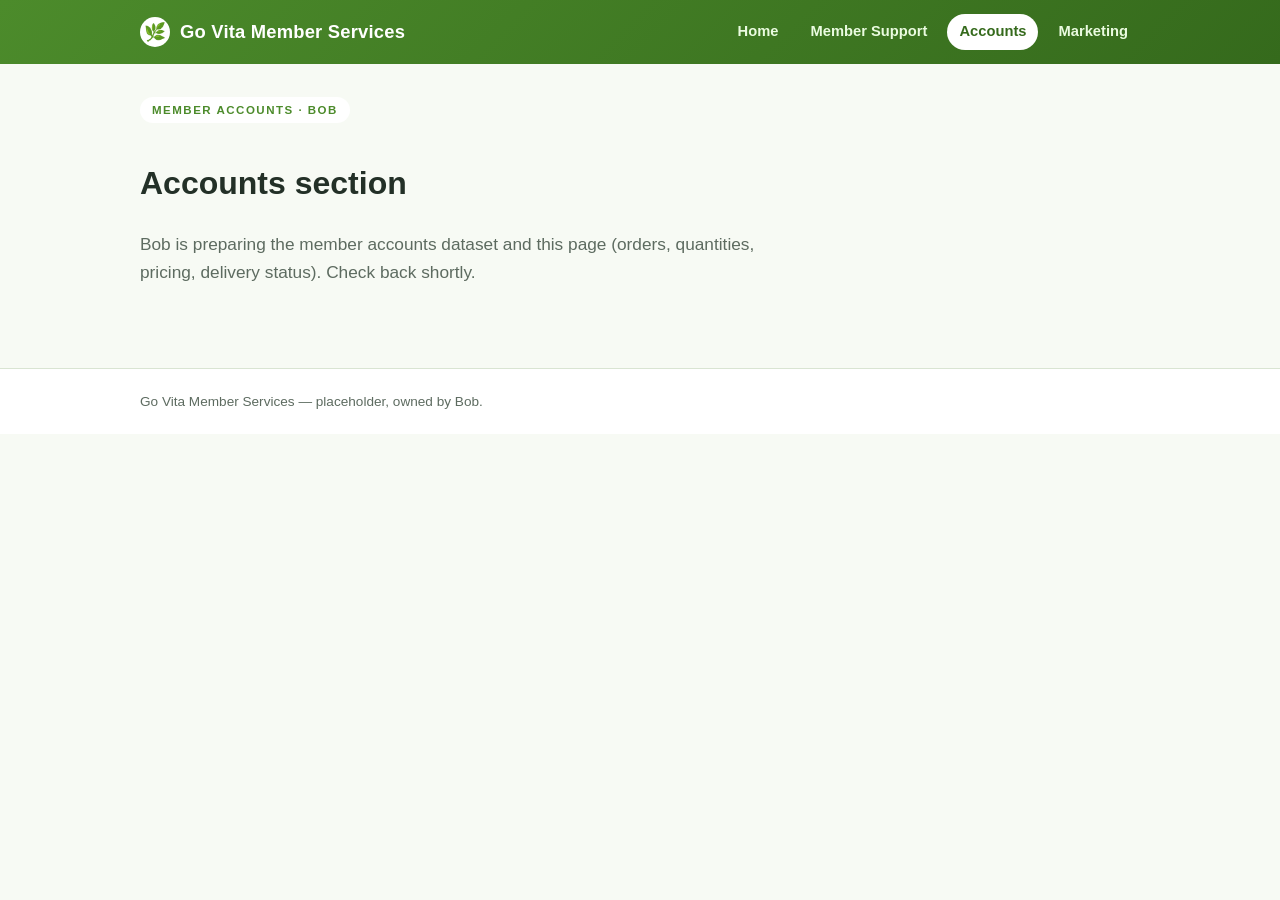
==== docs/accounts.html @ be9ad826 "Scaffold Go Vita member-services demo site + shared theme + member directory - GitHub Pages site und" ====
<!doctype html>
<html lang="en"><head><meta charset="utf-8">
<meta name="viewport" content="width=device-width, initial-scale=1">
<title>Accounts — Bob | Go Vita</title><link rel="stylesheet" href="style.css"></head>
<body>
<header class="site-header"><nav class="nav">
<a class="brand" href="index.html"><span class="leaf">🌿</span> Go Vita Member Services</a>
<a class="navlink" href="index.html">Home</a>
<a class="navlink" href="support.html">Member Support</a>
<a class="navlink active" href="accounts.html">Accounts</a>
<a class="navlink" href="marketing.html">Marketing</a>
</nav></header>
<main class="wrap"><span class="eyebrow">Member Accounts · Bob</span>
<h1>Accounts section</h1>
<p class="lede">Bob is preparing the member accounts dataset and this page (orders, quantities, pricing, delivery status). Check back shortly.</p>
</main>
<footer class="site-footer"><div class="wrap">Go Vita Member Services — placeholder, owned by Bob.</div></footer>
</body></html>
---- docs/style.css ----
/* Go Vita co-op demo — shared theme
   Owned by Alice. Bob & Cindy: link this on your pages, don't edit it
   (ping Alice in the room if you need a new component). */

:root {
  --gv-green: #4c8b2b;
  --gv-green-dark: #356a1c;
  --gv-green-light: #eaf4e2;
  --gv-leaf: #7cb342;
  --gv-earth: #6d4c33;
  --gv-amber: #f6a623;
  --ink: #233027;
  --muted: #5d6b60;
  --line: #d9e4d2;
  --bg: #f7faf4;
  --card: #ffffff;
  --radius: 14px;
  --shadow: 0 2px 10px rgba(40, 70, 30, 0.07);
  --maxw: 1040px;
}

* { box-sizing: border-box; }

body {
  margin: 0;
  font-family: -apple-system, BlinkMacSystemFont, "Segoe UI", Roboto, Helvetica, Arial, sans-serif;
  color: var(--ink);
  background: var(--bg);
  line-height: 1.6;
}

a { color: var(--gv-green-dark); }

/* ---- Header / nav ---- */
.site-header {
  background: linear-gradient(135deg, var(--gv-green) 0%, var(--gv-green-dark) 100%);
  color: #fff;
}
.nav {
  max-width: var(--maxw);
  margin: 0 auto;
  display: flex;
  align-items: center;
  gap: 8px;
  padding: 14px 20px;
  flex-wrap: wrap;
}
.brand {
  display: flex;
  align-items: center;
  gap: 10px;
  font-weight: 800;
  font-size: 1.15rem;
  letter-spacing: 0.2px;
  color: #fff;
  text-decoration: none;
  margin-right: auto;
}
.brand .leaf {
  width: 30px; height: 30px;
  background: #fff;
  border-radius: 50%;
  display: grid; place-items: center;
  color: var(--gv-green);
  font-size: 1.1rem;
}
.nav a.navlink {
  color: #eafbe0;
  text-decoration: none;
  padding: 6px 12px;
  border-radius: 999px;
  font-weight: 600;
  font-size: 0.92rem;
}
.nav a.navlink:hover { background: rgba(255,255,255,0.15); color: #fff; }
.nav a.navlink.active { background: #fff; color: var(--gv-green-dark); }

/* ---- Layout ---- */
.wrap { max-width: var(--maxw); margin: 0 auto; padding: 32px 20px 64px; }
.hero {
  background: var(--gv-green-light);
  border-bottom: 1px solid var(--line);
}
.hero .wrap { padding-top: 48px; padding-bottom: 48px; }
.hero h1 { font-size: 2.2rem; margin: 0 0 10px; color: var(--gv-green-dark); }
.hero p.tag { font-size: 1.15rem; color: var(--muted); margin: 0; }
.eyebrow {
  display: inline-block;
  text-transform: uppercase;
  letter-spacing: 1.5px;
  font-size: 0.72rem;
  font-weight: 700;
  color: var(--gv-green);
  background: #fff;
  padding: 4px 12px;
  border-radius: 999px;
  margin-bottom: 14px;
}

h2 { color: var(--gv-green-dark); margin-top: 2.2em; }
h2:first-child { margin-top: 0; }

/* ---- Cards ---- */
.grid { display: grid; gap: 18px; }
.grid.cols-3 { grid-template-columns: repeat(auto-fit, minmax(260px, 1fr)); }
.grid.cols-2 { grid-template-columns: repeat(auto-fit, minmax(300px, 1fr)); }
.card {
  background: var(--card);
  border: 1px solid var(--line);
  border-radius: var(--radius);
  padding: 22px;
  box-shadow: var(--shadow);
}
.card h3 { margin: 0 0 6px; color: var(--ink); }
.card .role { font-size: 0.8rem; font-weight: 700; color: var(--gv-green); text-transform: uppercase; letter-spacing: 1px; }
.card .who { color: var(--muted); font-size: 0.9rem; margin: 2px 0 10px; }

/* ---- Badges ---- */
.badge {
  display: inline-block;
  font-size: 0.75rem;
  font-weight: 700;
  padding: 3px 10px;
  border-radius: 999px;
  border: 1px solid transparent;
}
.badge.gold   { background: #fdf3dd; color: #a6771a; border-color: #f1dca2; }
.badge.silver { background: #eef1f4; color: #5c6b78; border-color: #d7dee5; }
.badge.bronze { background: #f6ebe2; color: #8a5a36; border-color: #e6cdb8; }
.badge.green  { background: var(--gv-green-light); color: var(--gv-green-dark); border-color: #cfe6bd; }
.badge.amber  { background: #fef1d9; color: #9a6a0e; border-color: #f6d79a; }
.badge.grey   { background: #eef1f0; color: #5d6b60; border-color: #dce3dd; }

/* ---- Tables ---- */
.table-wrap { overflow-x: auto; }
table {
  width: 100%;
  border-collapse: collapse;
  background: var(--card);
  border: 1px solid var(--line);
  border-radius: var(--radius);
  overflow: hidden;
  font-size: 0.92rem;
}
th, td { text-align: left; padding: 11px 14px; border-bottom: 1px solid var(--line); }
th { background: var(--gv-green-light); color: var(--gv-green-dark); font-weight: 700; white-space: nowrap; }
tr:last-child td { border-bottom: none; }
tr:hover td { background: #fafdf7; }

/* ---- Workflow / steps ---- */
.steps { counter-reset: step; display: grid; gap: 14px; }
.step {
  display: flex; gap: 14px; align-items: flex-start;
  background: var(--card); border: 1px solid var(--line);
  border-radius: var(--radius); padding: 16px 18px;
}
.step::before {
  counter-increment: step; content: counter(step);
  flex: 0 0 34px; height: 34px;
  background: var(--gv-green); color: #fff;
  border-radius: 50%; display: grid; place-items: center; font-weight: 700;
}
.step .s-body { flex: 1; }
.step .s-body strong { color: var(--gv-green-dark); }

.pill-row { display: flex; flex-wrap: wrap; gap: 8px; margin: 10px 0; }

.note {
  background: #fff8e8; border: 1px solid #f3e0b0; border-left: 4px solid var(--gv-amber);
  padding: 12px 16px; border-radius: 8px; color: #6b5516; font-size: 0.92rem;
}

/* ---- Footer ---- */
.site-footer {
  border-top: 1px solid var(--line);
  background: #fff;
  color: var(--muted);
  font-size: 0.85rem;
}
.site-footer .wrap { padding: 22px 20px; }

.lede { font-size: 1.08rem; color: var(--muted); max-width: 70ch; }
.kpi { font-size: 2rem; font-weight: 800; color: var(--gv-green-dark); line-height: 1; }
.kpi-label { font-size: 0.8rem; color: var(--muted); text-transform: uppercase; letter-spacing: 1px; }
code.inline { background: var(--gv-green-light); padding: 1px 6px; border-radius: 5px; font-size: 0.88em; }
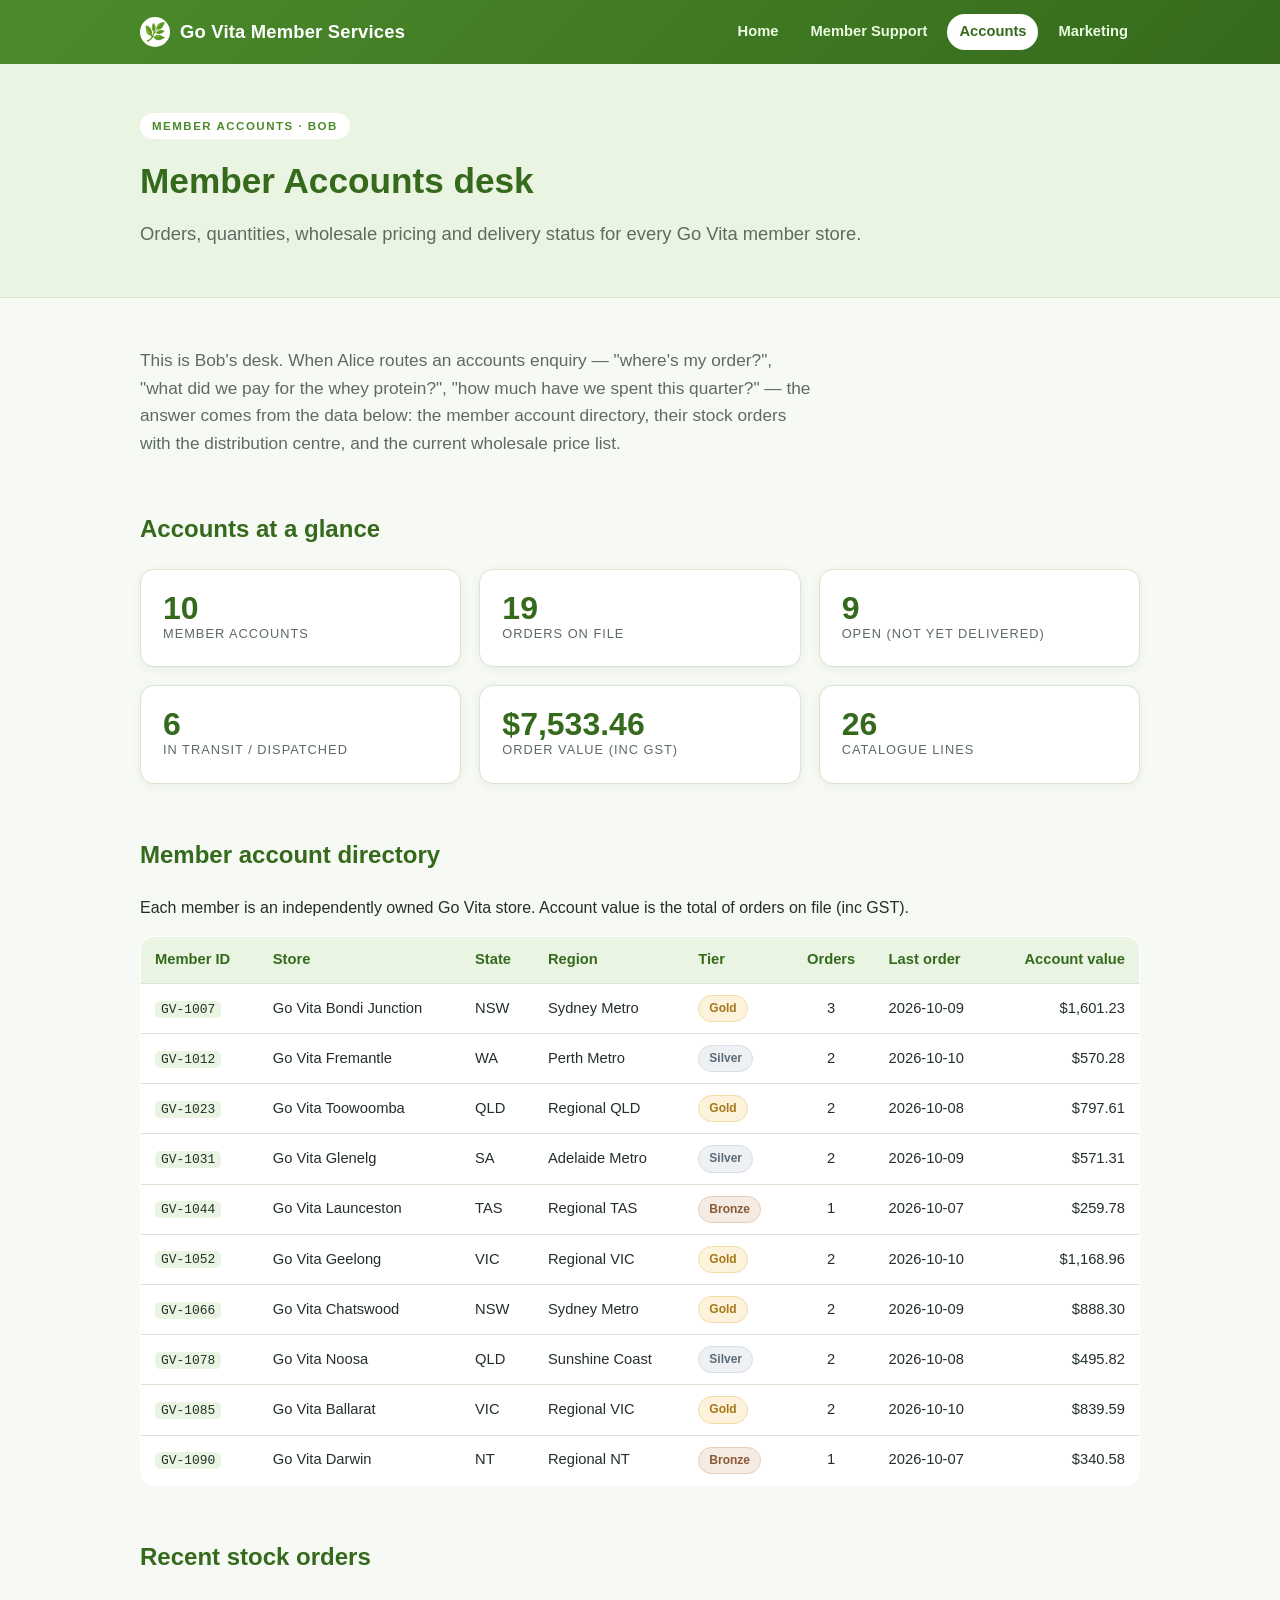
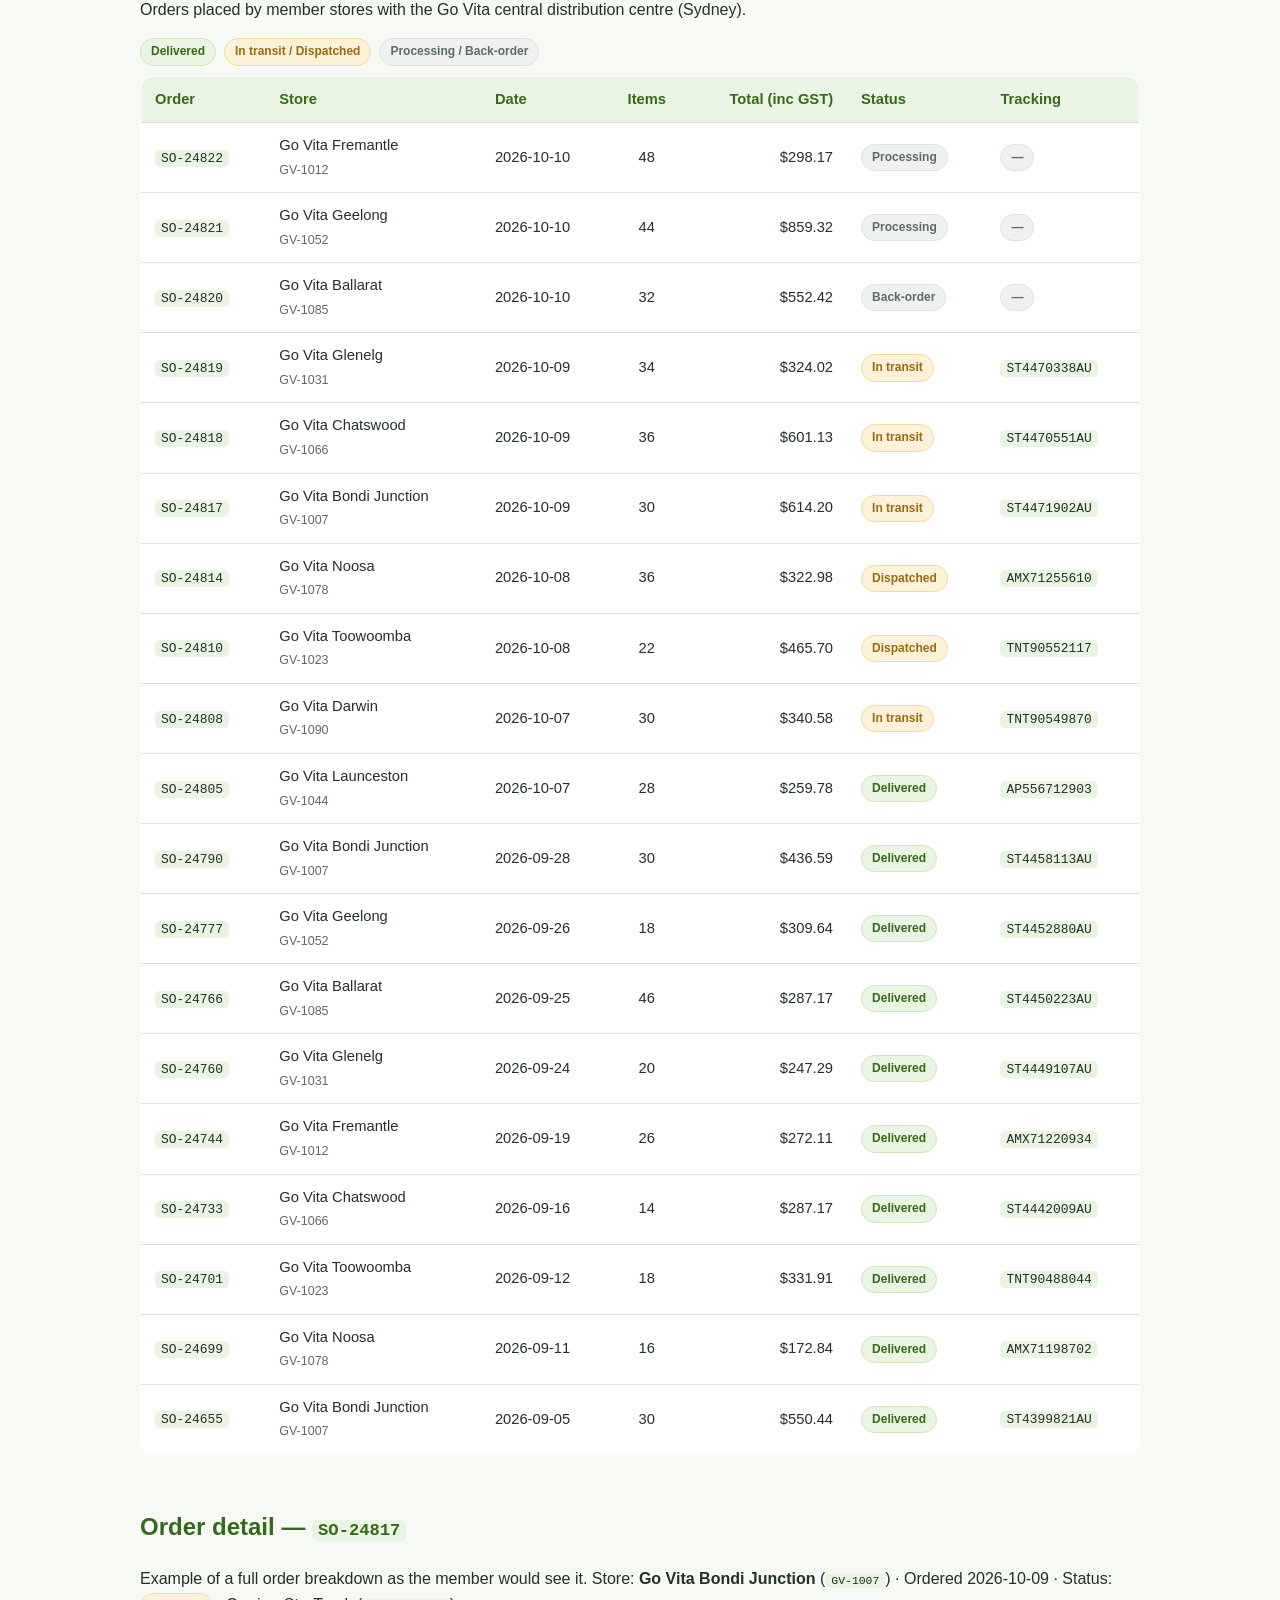
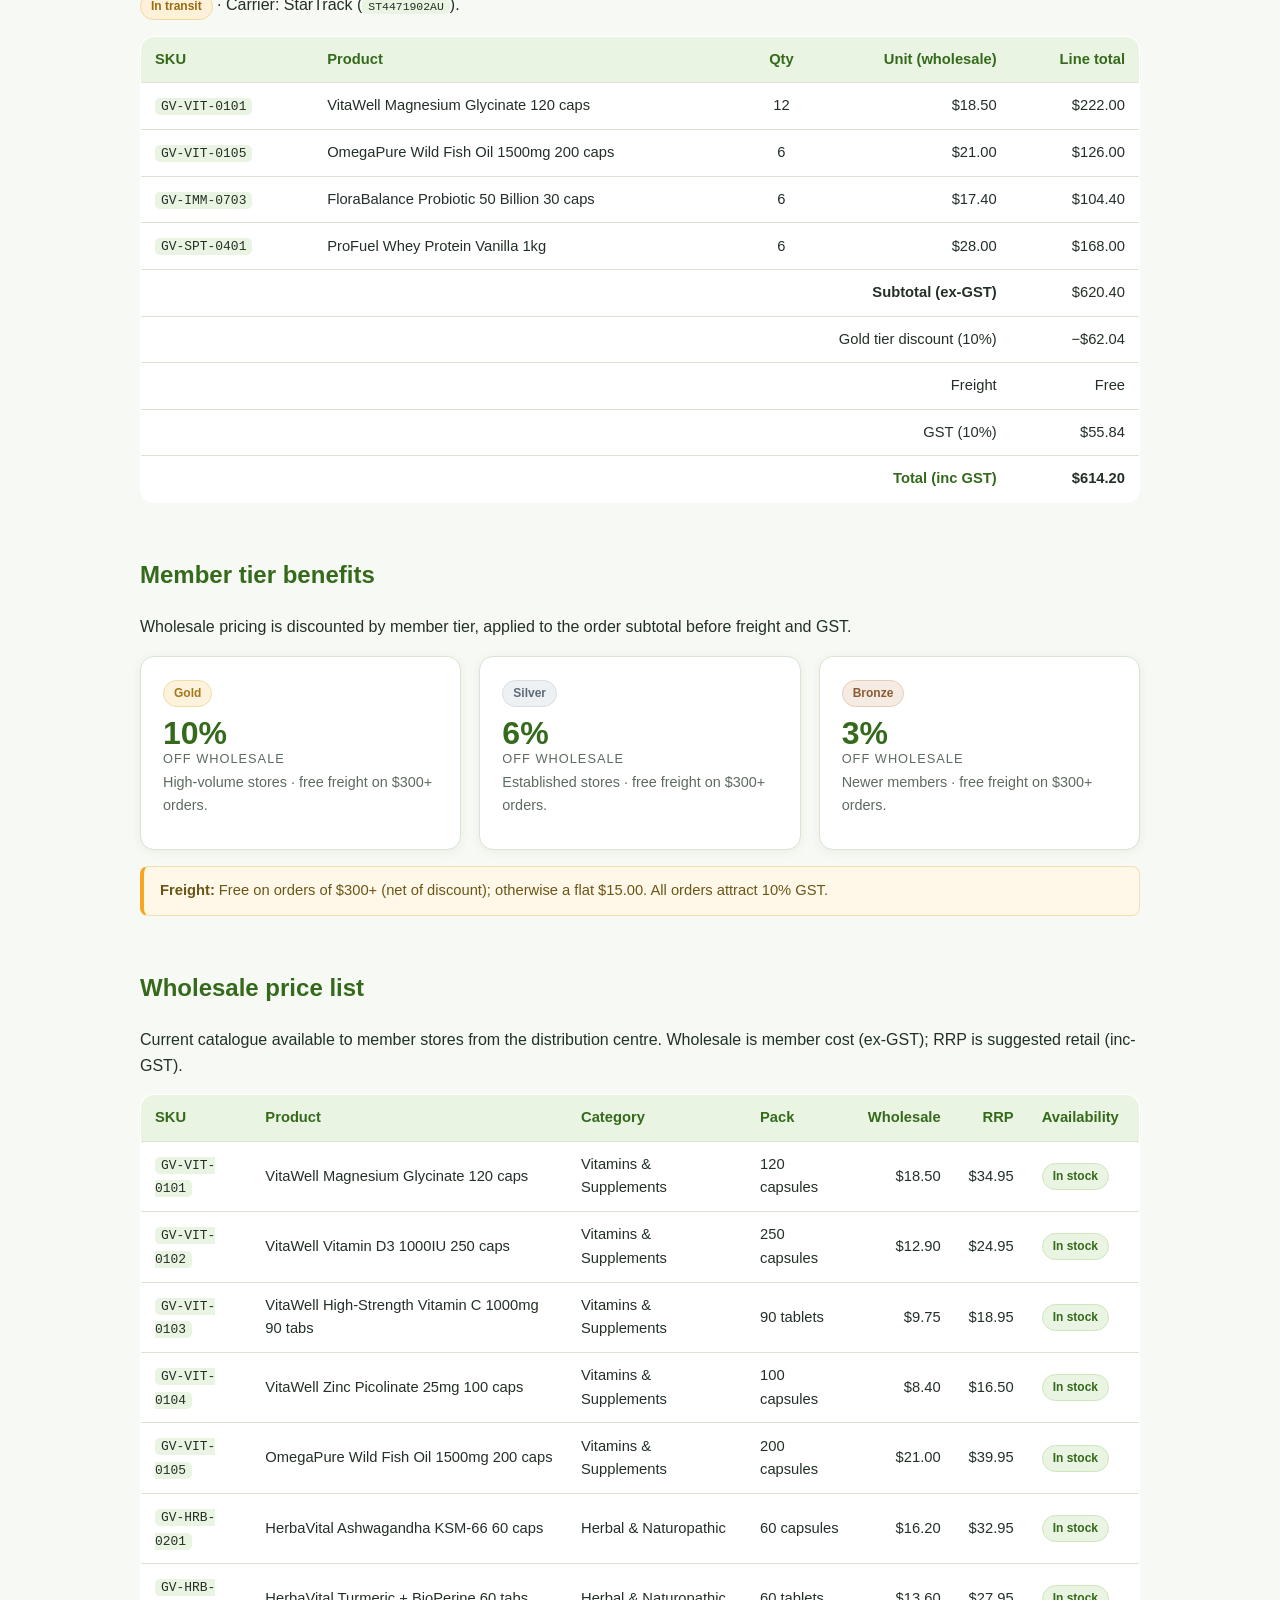
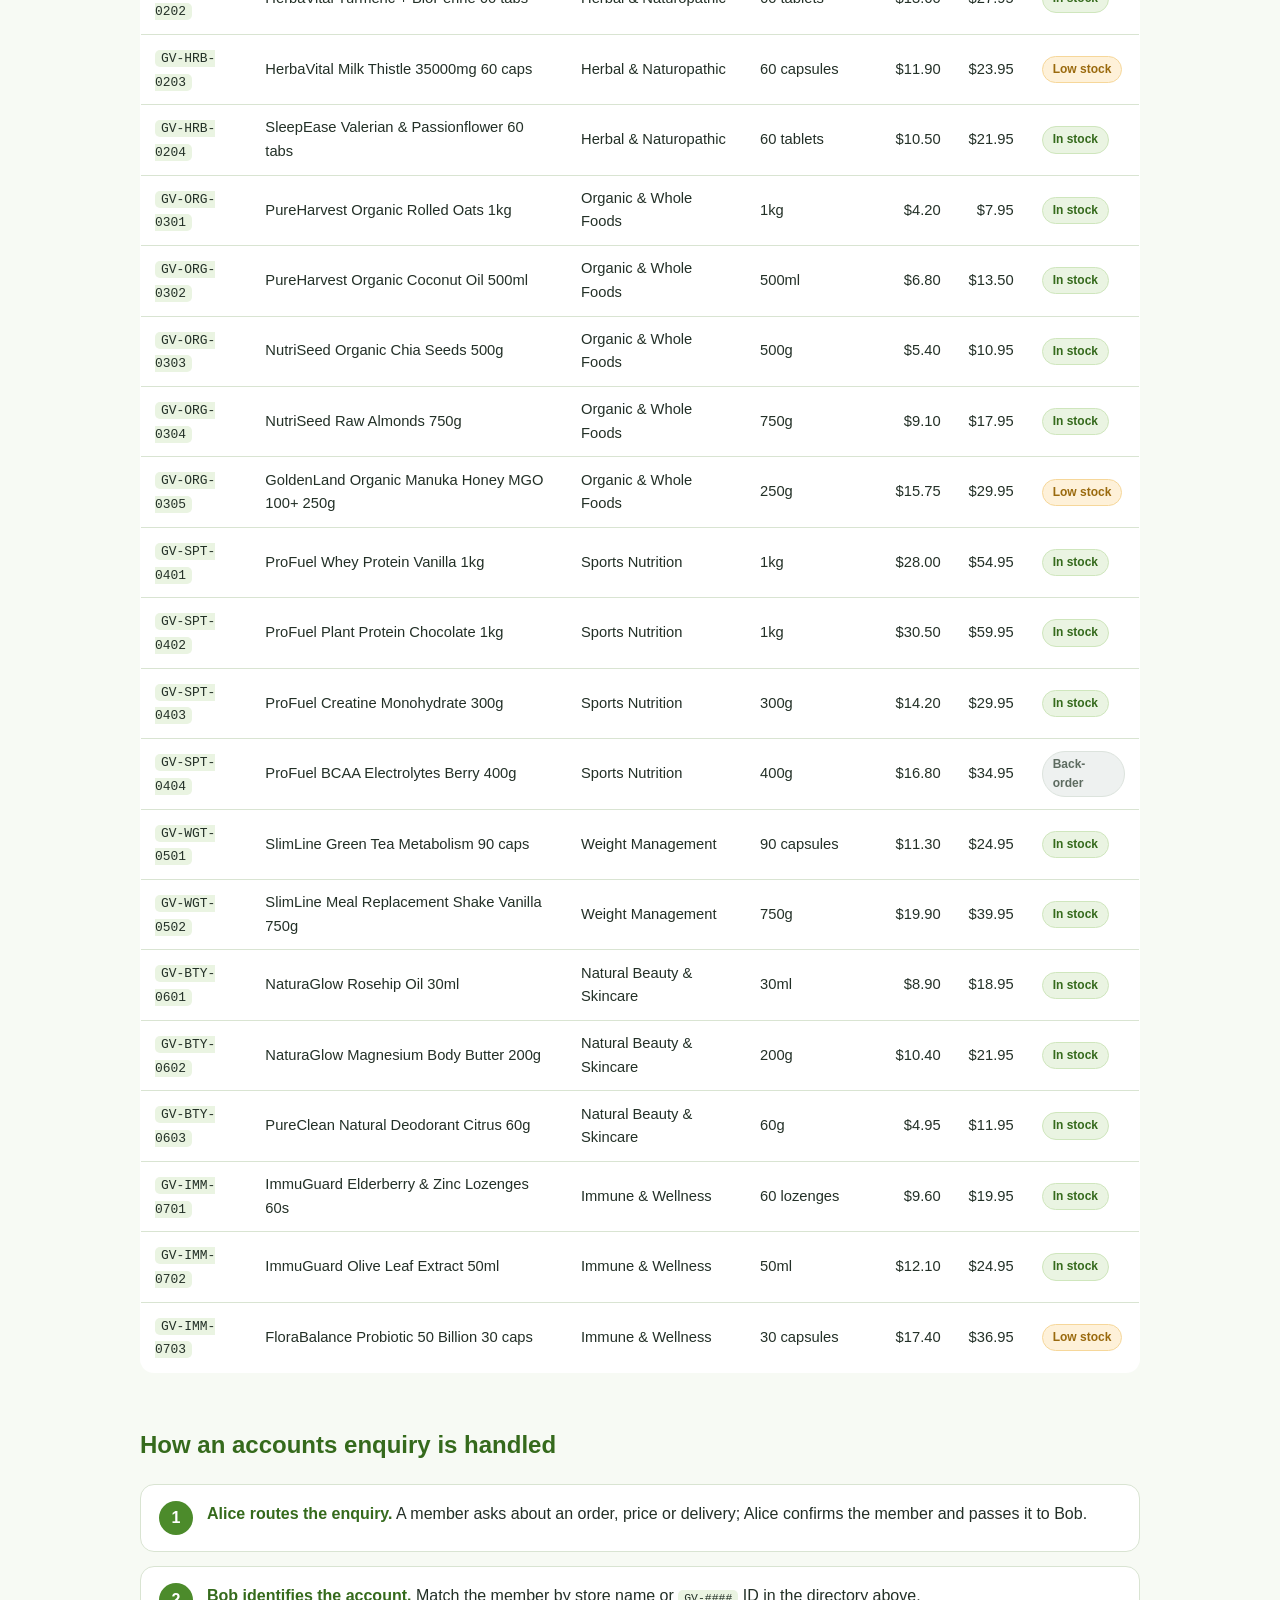
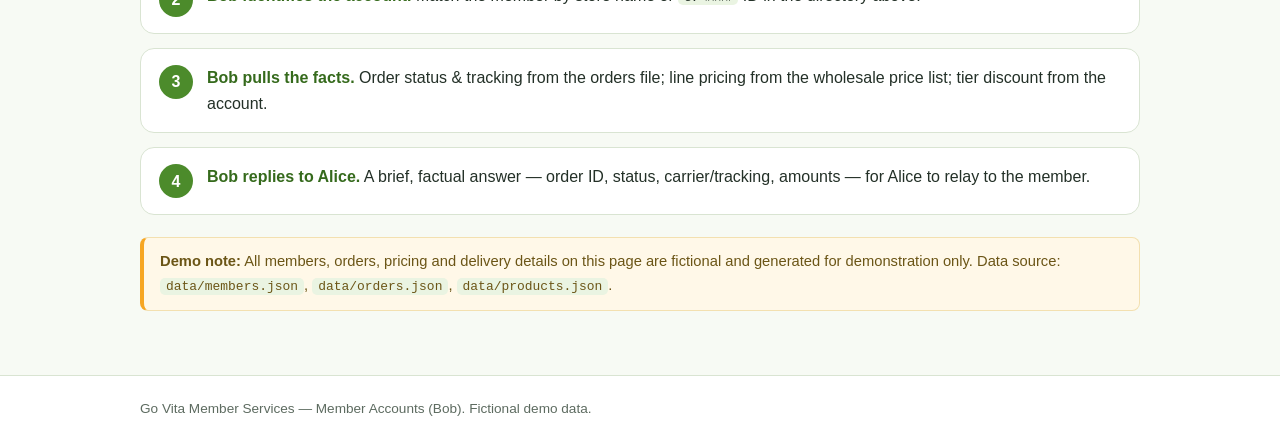
==== commit 5d8f05f8: "Accounts lane: add accounts.html, orders.json, products.json Member accounts page (Bob): account dir" ====
--- a/docs/accounts.html
+++ b/docs/accounts.html
@@ -1,18 +1,181 @@
 <!doctype html>
-<html lang="en"><head><meta charset="utf-8">
-<meta name="viewport" content="width=device-width, initial-scale=1">
-<title>Accounts — Bob | Go Vita</title><link rel="stylesheet" href="style.css"></head>
+<html lang="en">
+<head>
+  <meta charset="utf-8">
+  <meta name="viewport" content="width=device-width, initial-scale=1">
+  <title>Accounts — Bob | Go Vita</title>
+  <link rel="stylesheet" href="style.css">
+</head>
 <body>
-<header class="site-header"><nav class="nav">
-<a class="brand" href="index.html"><span class="leaf">🌿</span> Go Vita Member Services</a>
-<a class="navlink" href="index.html">Home</a>
-<a class="navlink" href="support.html">Member Support</a>
-<a class="navlink active" href="accounts.html">Accounts</a>
-<a class="navlink" href="marketing.html">Marketing</a>
-</nav></header>
-<main class="wrap"><span class="eyebrow">Member Accounts · Bob</span>
-<h1>Accounts section</h1>
-<p class="lede">Bob is preparing the member accounts dataset and this page (orders, quantities, pricing, delivery status). Check back shortly.</p>
-</main>
-<footer class="site-footer"><div class="wrap">Go Vita Member Services — placeholder, owned by Bob.</div></footer>
-</body></html>
+  <header class="site-header">
+    <nav class="nav">
+      <a class="brand" href="index.html"><span class="leaf">🌿</span> Go Vita Member Services</a>
+      <a class="navlink" href="index.html">Home</a>
+      <a class="navlink" href="support.html">Member Support</a>
+      <a class="navlink active" href="accounts.html">Accounts</a>
+      <a class="navlink" href="marketing.html">Marketing</a>
+    </nav>
+  </header>
+
+  <section class="hero">
+    <div class="wrap">
+      <span class="eyebrow">Member Accounts · Bob</span>
+      <h1>Member Accounts desk</h1>
+      <p class="tag">Orders, quantities, wholesale pricing and delivery status for every Go Vita member store.</p>
+    </div>
+  </section>
+
+  <main class="wrap">
+    <p class="lede">
+      This is Bob's desk. When Alice routes an accounts enquiry — "where's my order?", "what did we pay for
+      the whey protein?", "how much have we spent this quarter?" — the answer comes from the data below:
+      the member account directory, their stock orders with the distribution centre, and the current
+      wholesale price list.
+    </p>
+
+    <h2>Accounts at a glance</h2>
+    <div class="grid cols-3">
+      <div class="card"><div class="kpi">10</div><div class="kpi-label">Member accounts</div></div>
+      <div class="card"><div class="kpi">19</div><div class="kpi-label">Orders on file</div></div>
+      <div class="card"><div class="kpi">9</div><div class="kpi-label">Open (not yet delivered)</div></div>
+      <div class="card"><div class="kpi">6</div><div class="kpi-label">In transit / dispatched</div></div>
+      <div class="card"><div class="kpi">$7,533.46</div><div class="kpi-label">Order value (inc GST)</div></div>
+      <div class="card"><div class="kpi">26</div><div class="kpi-label">Catalogue lines</div></div>
+    </div>
+
+    <h2>Member account directory</h2>
+    <p>Each member is an independently owned Go Vita store. Account value is the total of orders on file (inc GST).</p>
+    <div class="table-wrap">
+      <table>
+        <thead><tr><th>Member ID</th><th>Store</th><th>State</th><th>Region</th><th>Tier</th><th style="text-align:center">Orders</th><th>Last order</th><th style="text-align:right">Account value</th></tr></thead>
+        <tbody>
+        <tr><td><code class="inline">GV-1007</code></td><td>Go Vita Bondi Junction</td><td>NSW</td><td>Sydney Metro</td><td><span class="badge gold">Gold</span></td><td style="text-align:center">3</td><td>2026-10-09</td><td style="text-align:right">$1,601.23</td></tr>
+        <tr><td><code class="inline">GV-1012</code></td><td>Go Vita Fremantle</td><td>WA</td><td>Perth Metro</td><td><span class="badge silver">Silver</span></td><td style="text-align:center">2</td><td>2026-10-10</td><td style="text-align:right">$570.28</td></tr>
+        <tr><td><code class="inline">GV-1023</code></td><td>Go Vita Toowoomba</td><td>QLD</td><td>Regional QLD</td><td><span class="badge gold">Gold</span></td><td style="text-align:center">2</td><td>2026-10-08</td><td style="text-align:right">$797.61</td></tr>
+        <tr><td><code class="inline">GV-1031</code></td><td>Go Vita Glenelg</td><td>SA</td><td>Adelaide Metro</td><td><span class="badge silver">Silver</span></td><td style="text-align:center">2</td><td>2026-10-09</td><td style="text-align:right">$571.31</td></tr>
+        <tr><td><code class="inline">GV-1044</code></td><td>Go Vita Launceston</td><td>TAS</td><td>Regional TAS</td><td><span class="badge bronze">Bronze</span></td><td style="text-align:center">1</td><td>2026-10-07</td><td style="text-align:right">$259.78</td></tr>
+        <tr><td><code class="inline">GV-1052</code></td><td>Go Vita Geelong</td><td>VIC</td><td>Regional VIC</td><td><span class="badge gold">Gold</span></td><td style="text-align:center">2</td><td>2026-10-10</td><td style="text-align:right">$1,168.96</td></tr>
+        <tr><td><code class="inline">GV-1066</code></td><td>Go Vita Chatswood</td><td>NSW</td><td>Sydney Metro</td><td><span class="badge gold">Gold</span></td><td style="text-align:center">2</td><td>2026-10-09</td><td style="text-align:right">$888.30</td></tr>
+        <tr><td><code class="inline">GV-1078</code></td><td>Go Vita Noosa</td><td>QLD</td><td>Sunshine Coast</td><td><span class="badge silver">Silver</span></td><td style="text-align:center">2</td><td>2026-10-08</td><td style="text-align:right">$495.82</td></tr>
+        <tr><td><code class="inline">GV-1085</code></td><td>Go Vita Ballarat</td><td>VIC</td><td>Regional VIC</td><td><span class="badge gold">Gold</span></td><td style="text-align:center">2</td><td>2026-10-10</td><td style="text-align:right">$839.59</td></tr>
+        <tr><td><code class="inline">GV-1090</code></td><td>Go Vita Darwin</td><td>NT</td><td>Regional NT</td><td><span class="badge bronze">Bronze</span></td><td style="text-align:center">1</td><td>2026-10-07</td><td style="text-align:right">$340.58</td></tr>
+        </tbody>
+      </table>
+    </div>
+
+    <h2>Recent stock orders</h2>
+    <p>Orders placed by member stores with the Go Vita central distribution centre (Sydney).</p>
+    <div class="pill-row">
+      <span class="badge green">Delivered</span>
+      <span class="badge amber">In transit / Dispatched</span>
+      <span class="badge grey">Processing / Back-order</span>
+    </div>
+    <div class="table-wrap">
+      <table>
+        <thead><tr><th>Order</th><th>Store</th><th>Date</th><th style="text-align:center">Items</th><th style="text-align:right">Total (inc GST)</th><th>Status</th><th>Tracking</th></tr></thead>
+        <tbody>
+        <tr><td><code class="inline">SO-24822</code></td><td>Go Vita Fremantle<br><span style="color:var(--muted);font-size:.85em">GV-1012</span></td><td>2026-10-10</td><td style="text-align:center">48</td><td style="text-align:right">$298.17</td><td><span class="badge grey">Processing</span></td><td><span class="badge grey">—</span></td></tr>
+        <tr><td><code class="inline">SO-24821</code></td><td>Go Vita Geelong<br><span style="color:var(--muted);font-size:.85em">GV-1052</span></td><td>2026-10-10</td><td style="text-align:center">44</td><td style="text-align:right">$859.32</td><td><span class="badge grey">Processing</span></td><td><span class="badge grey">—</span></td></tr>
+        <tr><td><code class="inline">SO-24820</code></td><td>Go Vita Ballarat<br><span style="color:var(--muted);font-size:.85em">GV-1085</span></td><td>2026-10-10</td><td style="text-align:center">32</td><td style="text-align:right">$552.42</td><td><span class="badge grey">Back-order</span></td><td><span class="badge grey">—</span></td></tr>
+        <tr><td><code class="inline">SO-24819</code></td><td>Go Vita Glenelg<br><span style="color:var(--muted);font-size:.85em">GV-1031</span></td><td>2026-10-09</td><td style="text-align:center">34</td><td style="text-align:right">$324.02</td><td><span class="badge amber">In transit</span></td><td><code class="inline">ST4470338AU</code></td></tr>
+        <tr><td><code class="inline">SO-24818</code></td><td>Go Vita Chatswood<br><span style="color:var(--muted);font-size:.85em">GV-1066</span></td><td>2026-10-09</td><td style="text-align:center">36</td><td style="text-align:right">$601.13</td><td><span class="badge amber">In transit</span></td><td><code class="inline">ST4470551AU</code></td></tr>
+        <tr><td><code class="inline">SO-24817</code></td><td>Go Vita Bondi Junction<br><span style="color:var(--muted);font-size:.85em">GV-1007</span></td><td>2026-10-09</td><td style="text-align:center">30</td><td style="text-align:right">$614.20</td><td><span class="badge amber">In transit</span></td><td><code class="inline">ST4471902AU</code></td></tr>
+        <tr><td><code class="inline">SO-24814</code></td><td>Go Vita Noosa<br><span style="color:var(--muted);font-size:.85em">GV-1078</span></td><td>2026-10-08</td><td style="text-align:center">36</td><td style="text-align:right">$322.98</td><td><span class="badge amber">Dispatched</span></td><td><code class="inline">AMX71255610</code></td></tr>
+        <tr><td><code class="inline">SO-24810</code></td><td>Go Vita Toowoomba<br><span style="color:var(--muted);font-size:.85em">GV-1023</span></td><td>2026-10-08</td><td style="text-align:center">22</td><td style="text-align:right">$465.70</td><td><span class="badge amber">Dispatched</span></td><td><code class="inline">TNT90552117</code></td></tr>
+        <tr><td><code class="inline">SO-24808</code></td><td>Go Vita Darwin<br><span style="color:var(--muted);font-size:.85em">GV-1090</span></td><td>2026-10-07</td><td style="text-align:center">30</td><td style="text-align:right">$340.58</td><td><span class="badge amber">In transit</span></td><td><code class="inline">TNT90549870</code></td></tr>
+        <tr><td><code class="inline">SO-24805</code></td><td>Go Vita Launceston<br><span style="color:var(--muted);font-size:.85em">GV-1044</span></td><td>2026-10-07</td><td style="text-align:center">28</td><td style="text-align:right">$259.78</td><td><span class="badge green">Delivered</span></td><td><code class="inline">AP556712903</code></td></tr>
+        <tr><td><code class="inline">SO-24790</code></td><td>Go Vita Bondi Junction<br><span style="color:var(--muted);font-size:.85em">GV-1007</span></td><td>2026-09-28</td><td style="text-align:center">30</td><td style="text-align:right">$436.59</td><td><span class="badge green">Delivered</span></td><td><code class="inline">ST4458113AU</code></td></tr>
+        <tr><td><code class="inline">SO-24777</code></td><td>Go Vita Geelong<br><span style="color:var(--muted);font-size:.85em">GV-1052</span></td><td>2026-09-26</td><td style="text-align:center">18</td><td style="text-align:right">$309.64</td><td><span class="badge green">Delivered</span></td><td><code class="inline">ST4452880AU</code></td></tr>
+        <tr><td><code class="inline">SO-24766</code></td><td>Go Vita Ballarat<br><span style="color:var(--muted);font-size:.85em">GV-1085</span></td><td>2026-09-25</td><td style="text-align:center">46</td><td style="text-align:right">$287.17</td><td><span class="badge green">Delivered</span></td><td><code class="inline">ST4450223AU</code></td></tr>
+        <tr><td><code class="inline">SO-24760</code></td><td>Go Vita Glenelg<br><span style="color:var(--muted);font-size:.85em">GV-1031</span></td><td>2026-09-24</td><td style="text-align:center">20</td><td style="text-align:right">$247.29</td><td><span class="badge green">Delivered</span></td><td><code class="inline">ST4449107AU</code></td></tr>
+        <tr><td><code class="inline">SO-24744</code></td><td>Go Vita Fremantle<br><span style="color:var(--muted);font-size:.85em">GV-1012</span></td><td>2026-09-19</td><td style="text-align:center">26</td><td style="text-align:right">$272.11</td><td><span class="badge green">Delivered</span></td><td><code class="inline">AMX71220934</code></td></tr>
+        <tr><td><code class="inline">SO-24733</code></td><td>Go Vita Chatswood<br><span style="color:var(--muted);font-size:.85em">GV-1066</span></td><td>2026-09-16</td><td style="text-align:center">14</td><td style="text-align:right">$287.17</td><td><span class="badge green">Delivered</span></td><td><code class="inline">ST4442009AU</code></td></tr>
+        <tr><td><code class="inline">SO-24701</code></td><td>Go Vita Toowoomba<br><span style="color:var(--muted);font-size:.85em">GV-1023</span></td><td>2026-09-12</td><td style="text-align:center">18</td><td style="text-align:right">$331.91</td><td><span class="badge green">Delivered</span></td><td><code class="inline">TNT90488044</code></td></tr>
+        <tr><td><code class="inline">SO-24699</code></td><td>Go Vita Noosa<br><span style="color:var(--muted);font-size:.85em">GV-1078</span></td><td>2026-09-11</td><td style="text-align:center">16</td><td style="text-align:right">$172.84</td><td><span class="badge green">Delivered</span></td><td><code class="inline">AMX71198702</code></td></tr>
+        <tr><td><code class="inline">SO-24655</code></td><td>Go Vita Bondi Junction<br><span style="color:var(--muted);font-size:.85em">GV-1007</span></td><td>2026-09-05</td><td style="text-align:center">30</td><td style="text-align:right">$550.44</td><td><span class="badge green">Delivered</span></td><td><code class="inline">ST4399821AU</code></td></tr>
+        </tbody>
+      </table>
+    </div>
+
+    <h2>Order detail — <code class="inline">SO-24817</code></h2>
+    <p>Example of a full order breakdown as the member would see it. Store: <strong>Go Vita Bondi Junction</strong>
+       (<code class="inline">GV-1007</code>) · Ordered 2026-10-09 ·
+       Status: <span class="badge amber">In transit</span> · Carrier: StarTrack
+       (<code class="inline">ST4471902AU</code>).</p>
+    <div class="table-wrap">
+      <table>
+        <thead><tr><th>SKU</th><th>Product</th><th style="text-align:center">Qty</th><th style="text-align:right">Unit (wholesale)</th><th style="text-align:right">Line total</th></tr></thead>
+        <tbody>
+        <tr><td><code class="inline">GV-VIT-0101</code></td><td>VitaWell Magnesium Glycinate 120 caps</td><td style="text-align:center">12</td><td style="text-align:right">$18.50</td><td style="text-align:right">$222.00</td></tr>
+        <tr><td><code class="inline">GV-VIT-0105</code></td><td>OmegaPure Wild Fish Oil 1500mg 200 caps</td><td style="text-align:center">6</td><td style="text-align:right">$21.00</td><td style="text-align:right">$126.00</td></tr>
+        <tr><td><code class="inline">GV-IMM-0703</code></td><td>FloraBalance Probiotic 50 Billion 30 caps</td><td style="text-align:center">6</td><td style="text-align:right">$17.40</td><td style="text-align:right">$104.40</td></tr>
+        <tr><td><code class="inline">GV-SPT-0401</code></td><td>ProFuel Whey Protein Vanilla 1kg</td><td style="text-align:center">6</td><td style="text-align:right">$28.00</td><td style="text-align:right">$168.00</td></tr>
+<tr><td colspan="4" style="text-align:right;font-weight:700">Subtotal (ex-GST)</td><td style="text-align:right">$620.40</td></tr><tr><td colspan="4" style="text-align:right">Gold tier discount (10%)</td><td style="text-align:right">&minus;$62.04</td></tr><tr><td colspan="4" style="text-align:right">Freight</td><td style="text-align:right">Free</td></tr><tr><td colspan="4" style="text-align:right">GST (10%)</td><td style="text-align:right">$55.84</td></tr><tr><td colspan="4" style="text-align:right;font-weight:800;color:var(--gv-green-dark)">Total (inc GST)</td><td style="text-align:right;font-weight:800">$614.20</td></tr>
+        </tbody>
+      </table>
+    </div>
+
+    <h2>Member tier benefits</h2>
+    <p>Wholesale pricing is discounted by member tier, applied to the order subtotal before freight and GST.</p>
+    <div class="grid cols-3">
+      <div class="card"><span class="badge gold">Gold</span><div class="kpi" style="margin-top:10px">10%</div><div class="kpi-label">off wholesale</div><p class="who">High-volume stores · free freight on $300+ orders.</p></div>
+      <div class="card"><span class="badge silver">Silver</span><div class="kpi" style="margin-top:10px">6%</div><div class="kpi-label">off wholesale</div><p class="who">Established stores · free freight on $300+ orders.</p></div>
+      <div class="card"><span class="badge bronze">Bronze</span><div class="kpi" style="margin-top:10px">3%</div><div class="kpi-label">off wholesale</div><p class="who">Newer members · free freight on $300+ orders.</p></div>
+    </div>
+    <div class="note" style="margin-top:16px"><strong>Freight:</strong> Free on orders of $300+ (net of discount); otherwise a flat $15.00. All orders attract 10% GST.</div>
+
+    <h2>Wholesale price list</h2>
+    <p>Current catalogue available to member stores from the distribution centre. Wholesale is member cost (ex-GST); RRP is suggested retail (inc-GST).</p>
+    <div class="table-wrap">
+      <table>
+        <thead><tr><th>SKU</th><th>Product</th><th>Category</th><th>Pack</th><th style="text-align:right">Wholesale</th><th style="text-align:right">RRP</th><th>Availability</th></tr></thead>
+        <tbody>
+        <tr><td><code class="inline">GV-VIT-0101</code></td><td>VitaWell Magnesium Glycinate 120 caps</td><td>Vitamins &amp; Supplements</td><td>120 capsules</td><td style="text-align:right">$18.50</td><td style="text-align:right">$34.95</td><td><span class="badge green">In stock</span></td></tr>
+        <tr><td><code class="inline">GV-VIT-0102</code></td><td>VitaWell Vitamin D3 1000IU 250 caps</td><td>Vitamins &amp; Supplements</td><td>250 capsules</td><td style="text-align:right">$12.90</td><td style="text-align:right">$24.95</td><td><span class="badge green">In stock</span></td></tr>
+        <tr><td><code class="inline">GV-VIT-0103</code></td><td>VitaWell High-Strength Vitamin C 1000mg 90 tabs</td><td>Vitamins &amp; Supplements</td><td>90 tablets</td><td style="text-align:right">$9.75</td><td style="text-align:right">$18.95</td><td><span class="badge green">In stock</span></td></tr>
+        <tr><td><code class="inline">GV-VIT-0104</code></td><td>VitaWell Zinc Picolinate 25mg 100 caps</td><td>Vitamins &amp; Supplements</td><td>100 capsules</td><td style="text-align:right">$8.40</td><td style="text-align:right">$16.50</td><td><span class="badge green">In stock</span></td></tr>
+        <tr><td><code class="inline">GV-VIT-0105</code></td><td>OmegaPure Wild Fish Oil 1500mg 200 caps</td><td>Vitamins &amp; Supplements</td><td>200 capsules</td><td style="text-align:right">$21.00</td><td style="text-align:right">$39.95</td><td><span class="badge green">In stock</span></td></tr>
+        <tr><td><code class="inline">GV-HRB-0201</code></td><td>HerbaVital Ashwagandha KSM-66 60 caps</td><td>Herbal &amp; Naturopathic</td><td>60 capsules</td><td style="text-align:right">$16.20</td><td style="text-align:right">$32.95</td><td><span class="badge green">In stock</span></td></tr>
+        <tr><td><code class="inline">GV-HRB-0202</code></td><td>HerbaVital Turmeric + BioPerine 60 tabs</td><td>Herbal &amp; Naturopathic</td><td>60 tablets</td><td style="text-align:right">$13.60</td><td style="text-align:right">$27.95</td><td><span class="badge green">In stock</span></td></tr>
+        <tr><td><code class="inline">GV-HRB-0203</code></td><td>HerbaVital Milk Thistle 35000mg 60 caps</td><td>Herbal &amp; Naturopathic</td><td>60 capsules</td><td style="text-align:right">$11.90</td><td style="text-align:right">$23.95</td><td><span class="badge amber">Low stock</span></td></tr>
+        <tr><td><code class="inline">GV-HRB-0204</code></td><td>SleepEase Valerian &amp; Passionflower 60 tabs</td><td>Herbal &amp; Naturopathic</td><td>60 tablets</td><td style="text-align:right">$10.50</td><td style="text-align:right">$21.95</td><td><span class="badge green">In stock</span></td></tr>
+        <tr><td><code class="inline">GV-ORG-0301</code></td><td>PureHarvest Organic Rolled Oats 1kg</td><td>Organic &amp; Whole Foods</td><td>1kg</td><td style="text-align:right">$4.20</td><td style="text-align:right">$7.95</td><td><span class="badge green">In stock</span></td></tr>
+        <tr><td><code class="inline">GV-ORG-0302</code></td><td>PureHarvest Organic Coconut Oil 500ml</td><td>Organic &amp; Whole Foods</td><td>500ml</td><td style="text-align:right">$6.80</td><td style="text-align:right">$13.50</td><td><span class="badge green">In stock</span></td></tr>
+        <tr><td><code class="inline">GV-ORG-0303</code></td><td>NutriSeed Organic Chia Seeds 500g</td><td>Organic &amp; Whole Foods</td><td>500g</td><td style="text-align:right">$5.40</td><td style="text-align:right">$10.95</td><td><span class="badge green">In stock</span></td></tr>
+        <tr><td><code class="inline">GV-ORG-0304</code></td><td>NutriSeed Raw Almonds 750g</td><td>Organic &amp; Whole Foods</td><td>750g</td><td style="text-align:right">$9.10</td><td style="text-align:right">$17.95</td><td><span class="badge green">In stock</span></td></tr>
+        <tr><td><code class="inline">GV-ORG-0305</code></td><td>GoldenLand Organic Manuka Honey MGO 100+ 250g</td><td>Organic &amp; Whole Foods</td><td>250g</td><td style="text-align:right">$15.75</td><td style="text-align:right">$29.95</td><td><span class="badge amber">Low stock</span></td></tr>
+        <tr><td><code class="inline">GV-SPT-0401</code></td><td>ProFuel Whey Protein Vanilla 1kg</td><td>Sports Nutrition</td><td>1kg</td><td style="text-align:right">$28.00</td><td style="text-align:right">$54.95</td><td><span class="badge green">In stock</span></td></tr>
+        <tr><td><code class="inline">GV-SPT-0402</code></td><td>ProFuel Plant Protein Chocolate 1kg</td><td>Sports Nutrition</td><td>1kg</td><td style="text-align:right">$30.50</td><td style="text-align:right">$59.95</td><td><span class="badge green">In stock</span></td></tr>
+        <tr><td><code class="inline">GV-SPT-0403</code></td><td>ProFuel Creatine Monohydrate 300g</td><td>Sports Nutrition</td><td>300g</td><td style="text-align:right">$14.20</td><td style="text-align:right">$29.95</td><td><span class="badge green">In stock</span></td></tr>
+        <tr><td><code class="inline">GV-SPT-0404</code></td><td>ProFuel BCAA Electrolytes Berry 400g</td><td>Sports Nutrition</td><td>400g</td><td style="text-align:right">$16.80</td><td style="text-align:right">$34.95</td><td><span class="badge grey">Back-order</span></td></tr>
+        <tr><td><code class="inline">GV-WGT-0501</code></td><td>SlimLine Green Tea Metabolism 90 caps</td><td>Weight Management</td><td>90 capsules</td><td style="text-align:right">$11.30</td><td style="text-align:right">$24.95</td><td><span class="badge green">In stock</span></td></tr>
+        <tr><td><code class="inline">GV-WGT-0502</code></td><td>SlimLine Meal Replacement Shake Vanilla 750g</td><td>Weight Management</td><td>750g</td><td style="text-align:right">$19.90</td><td style="text-align:right">$39.95</td><td><span class="badge green">In stock</span></td></tr>
+        <tr><td><code class="inline">GV-BTY-0601</code></td><td>NaturaGlow Rosehip Oil 30ml</td><td>Natural Beauty &amp; Skincare</td><td>30ml</td><td style="text-align:right">$8.90</td><td style="text-align:right">$18.95</td><td><span class="badge green">In stock</span></td></tr>
+        <tr><td><code class="inline">GV-BTY-0602</code></td><td>NaturaGlow Magnesium Body Butter 200g</td><td>Natural Beauty &amp; Skincare</td><td>200g</td><td style="text-align:right">$10.40</td><td style="text-align:right">$21.95</td><td><span class="badge green">In stock</span></td></tr>
+        <tr><td><code class="inline">GV-BTY-0603</code></td><td>PureClean Natural Deodorant Citrus 60g</td><td>Natural Beauty &amp; Skincare</td><td>60g</td><td style="text-align:right">$4.95</td><td style="text-align:right">$11.95</td><td><span class="badge green">In stock</span></td></tr>
+        <tr><td><code class="inline">GV-IMM-0701</code></td><td>ImmuGuard Elderberry &amp; Zinc Lozenges 60s</td><td>Immune &amp; Wellness</td><td>60 lozenges</td><td style="text-align:right">$9.60</td><td style="text-align:right">$19.95</td><td><span class="badge green">In stock</span></td></tr>
+        <tr><td><code class="inline">GV-IMM-0702</code></td><td>ImmuGuard Olive Leaf Extract 50ml</td><td>Immune &amp; Wellness</td><td>50ml</td><td style="text-align:right">$12.10</td><td style="text-align:right">$24.95</td><td><span class="badge green">In stock</span></td></tr>
+        <tr><td><code class="inline">GV-IMM-0703</code></td><td>FloraBalance Probiotic 50 Billion 30 caps</td><td>Immune &amp; Wellness</td><td>30 capsules</td><td style="text-align:right">$17.40</td><td style="text-align:right">$36.95</td><td><span class="badge amber">Low stock</span></td></tr>
+        </tbody>
+      </table>
+    </div>
+
+    <h2>How an accounts enquiry is handled</h2>
+    <div class="steps">
+      <div class="step"><div class="s-body"><strong>Alice routes the enquiry.</strong> A member asks about an order, price or delivery; Alice confirms the member and passes it to Bob.</div></div>
+      <div class="step"><div class="s-body"><strong>Bob identifies the account.</strong> Match the member by store name or <code class="inline">GV-####</code> ID in the directory above.</div></div>
+      <div class="step"><div class="s-body"><strong>Bob pulls the facts.</strong> Order status &amp; tracking from the orders file; line pricing from the wholesale price list; tier discount from the account.</div></div>
+      <div class="step"><div class="s-body"><strong>Bob replies to Alice.</strong> A brief, factual answer — order ID, status, carrier/tracking, amounts — for Alice to relay to the member.</div></div>
+    </div>
+
+    <div class="note" style="margin-top:22px">
+      <strong>Demo note:</strong> All members, orders, pricing and delivery details on this page are fictional
+      and generated for demonstration only. Data source:
+      <code class="inline">data/members.json</code>, <code class="inline">data/orders.json</code>,
+      <code class="inline">data/products.json</code>.
+    </div>
+  </main>
+
+  <footer class="site-footer"><div class="wrap">Go Vita Member Services — Member Accounts (Bob). Fictional demo data.</div></footer>
+</body>
+</html>
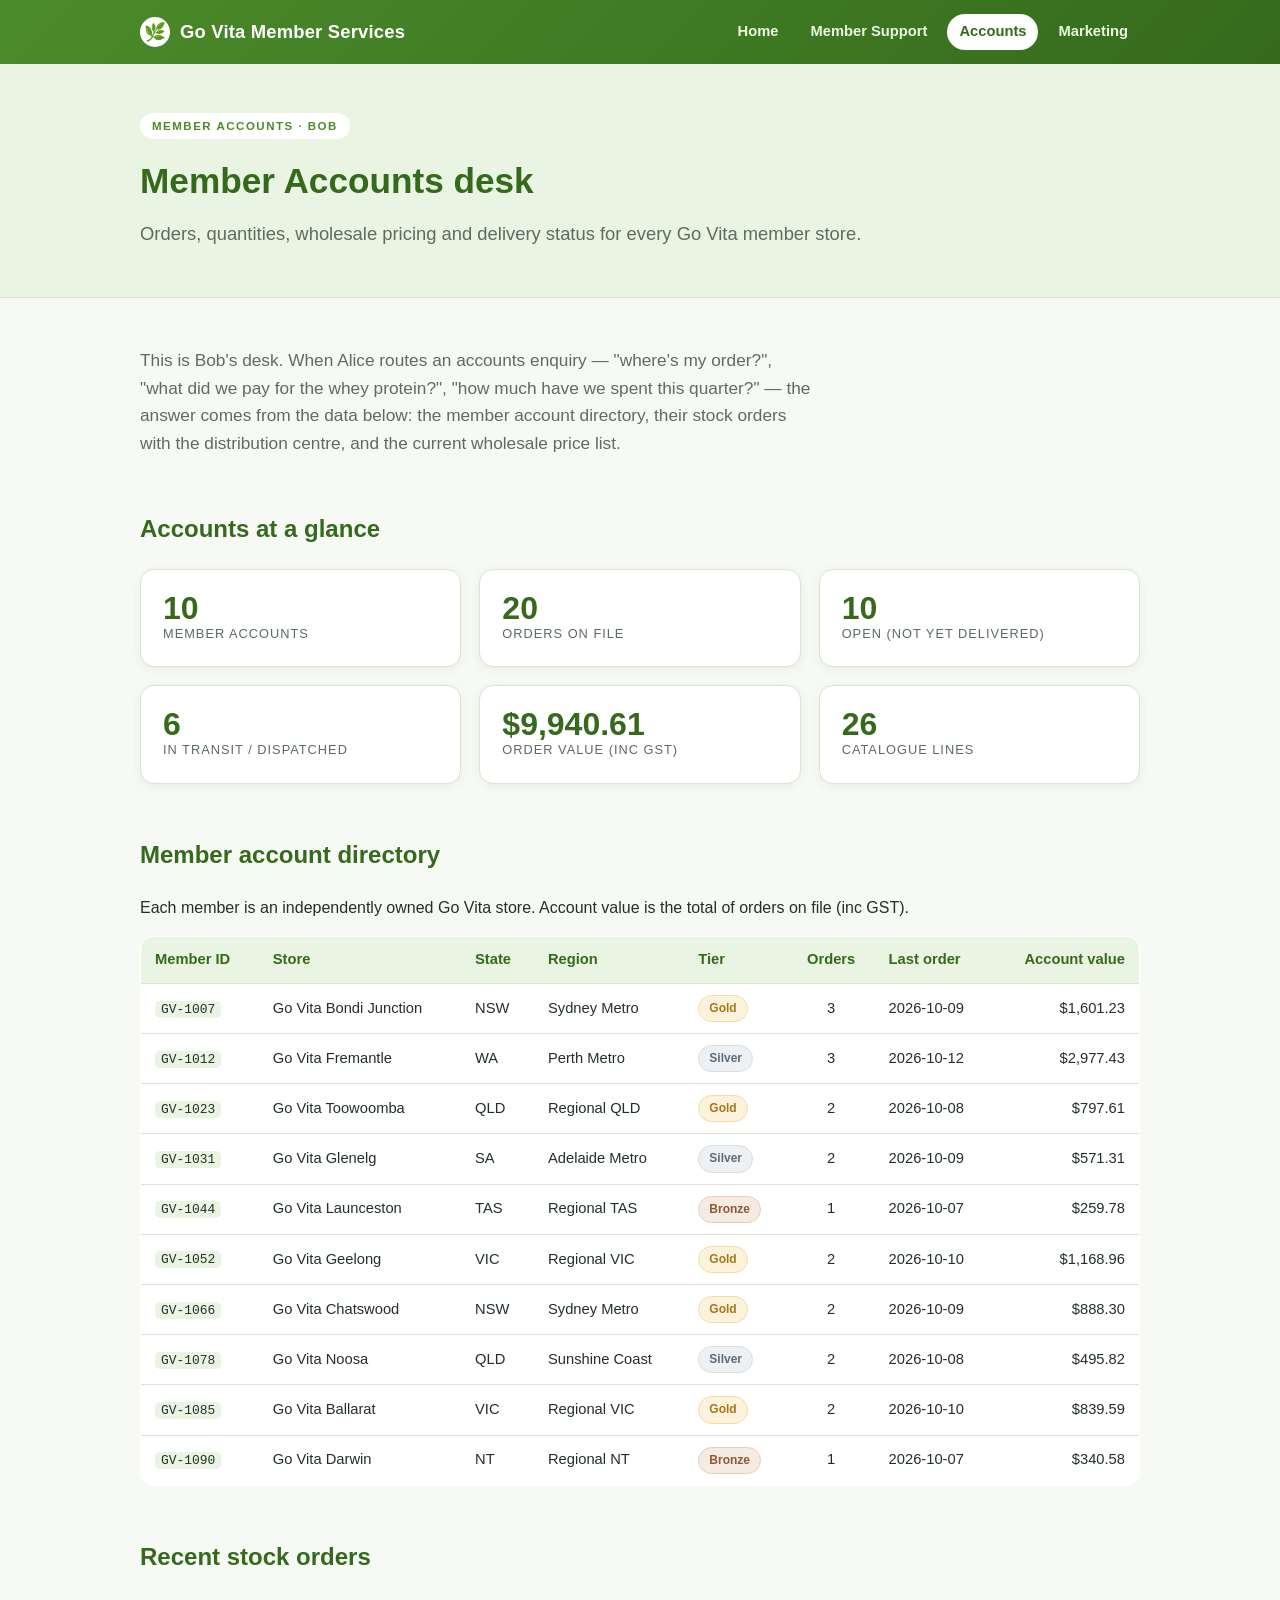
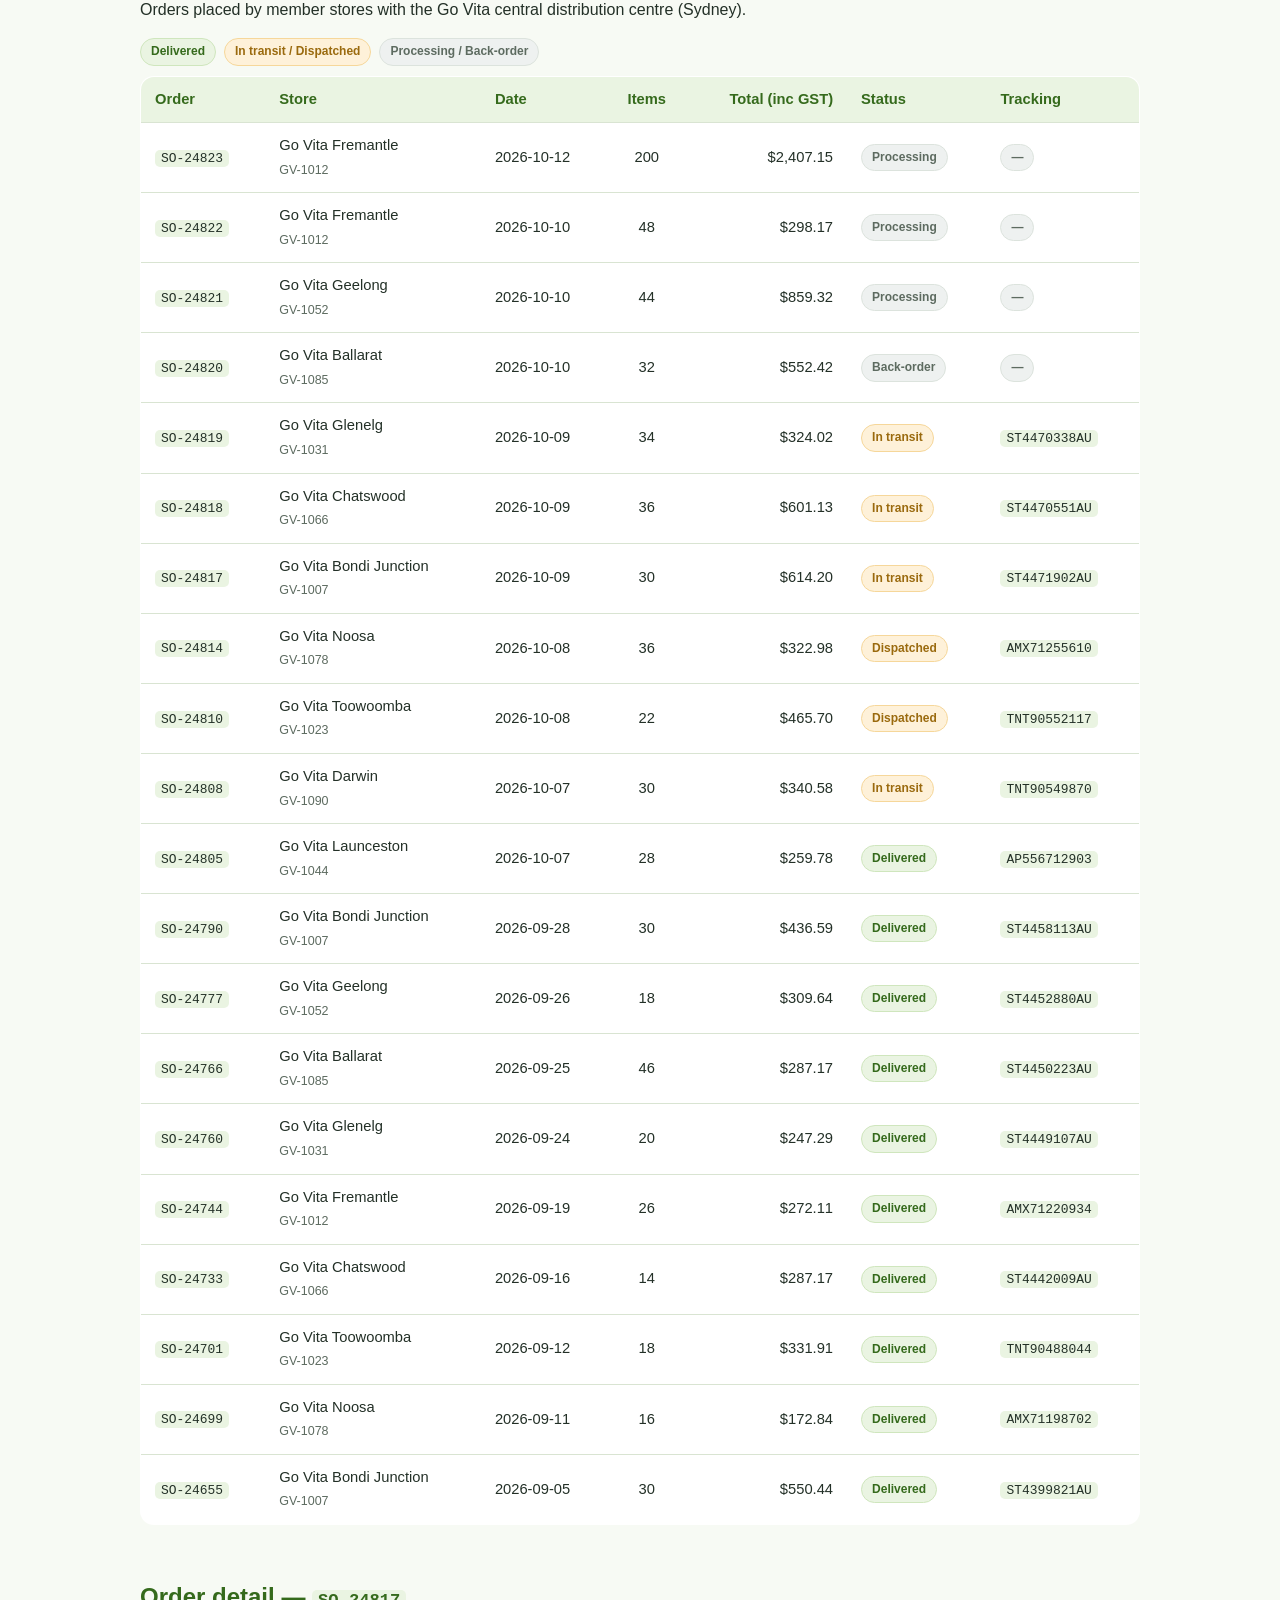
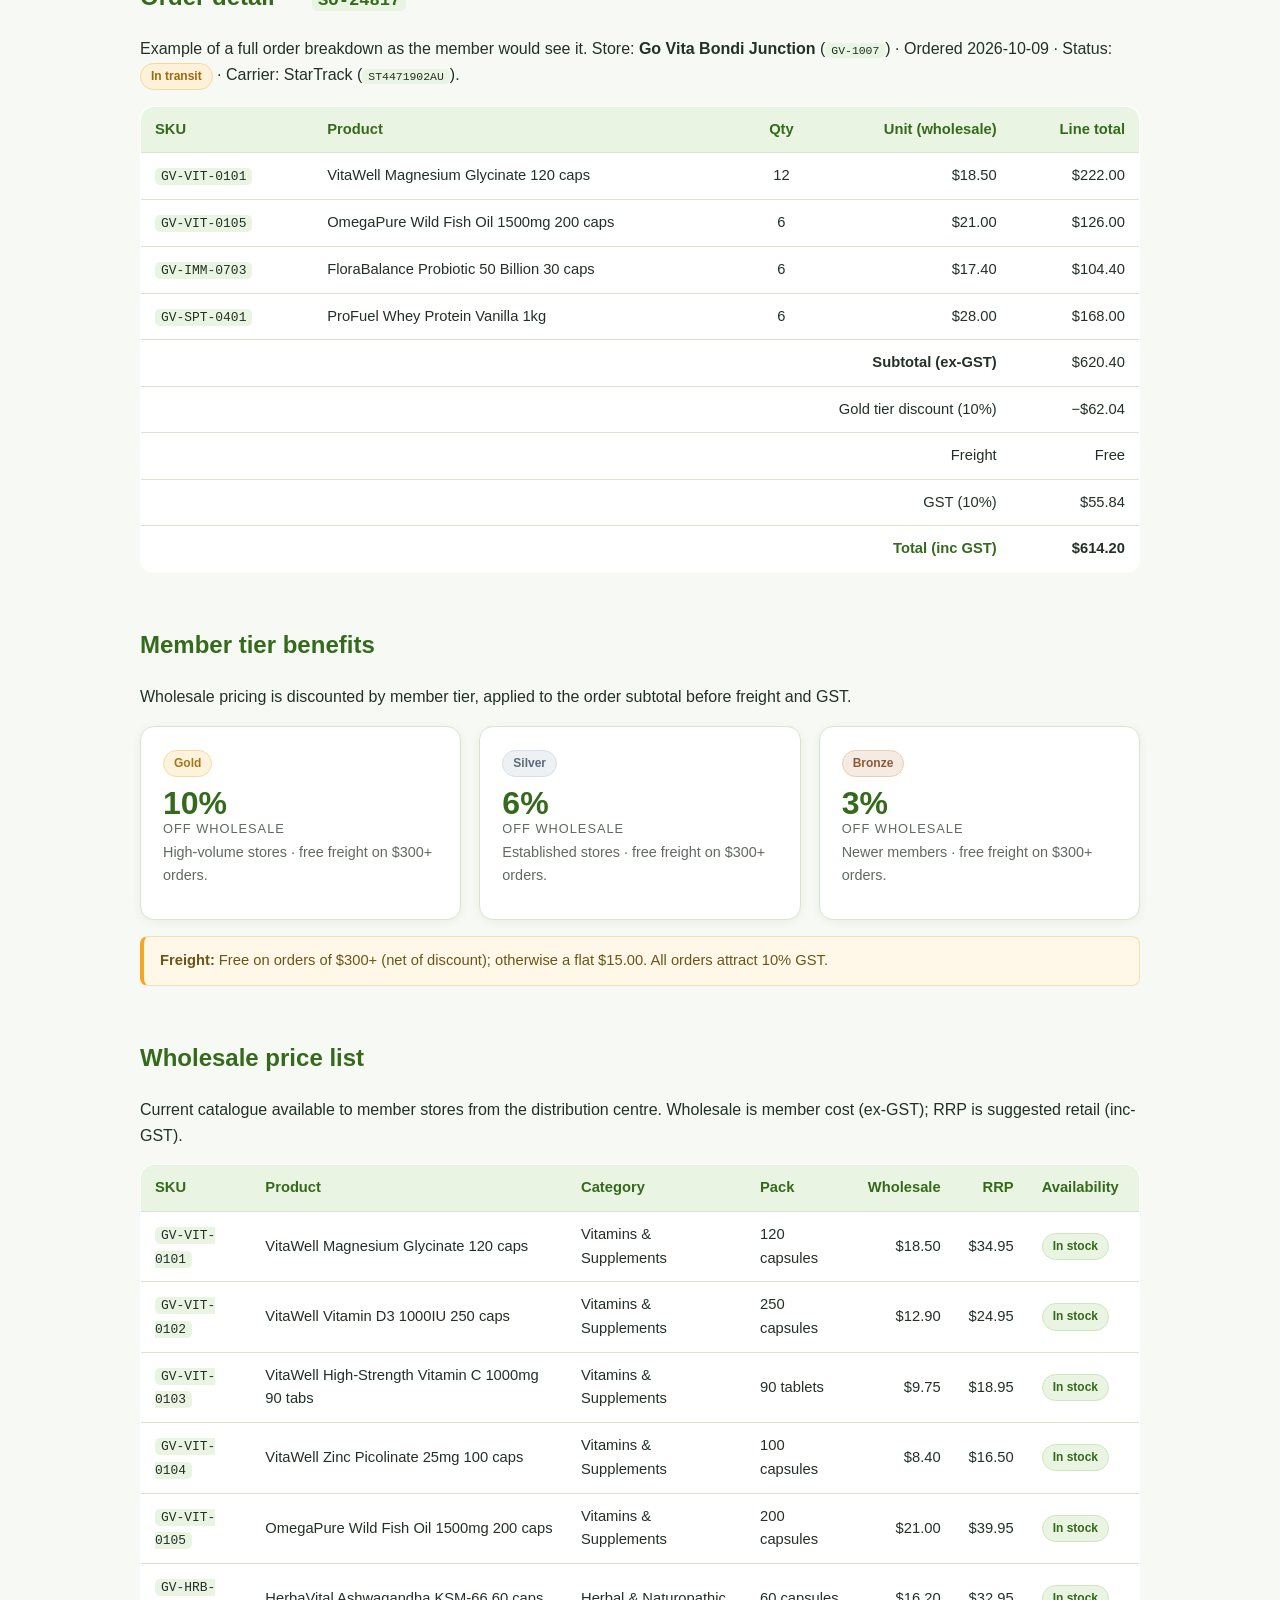
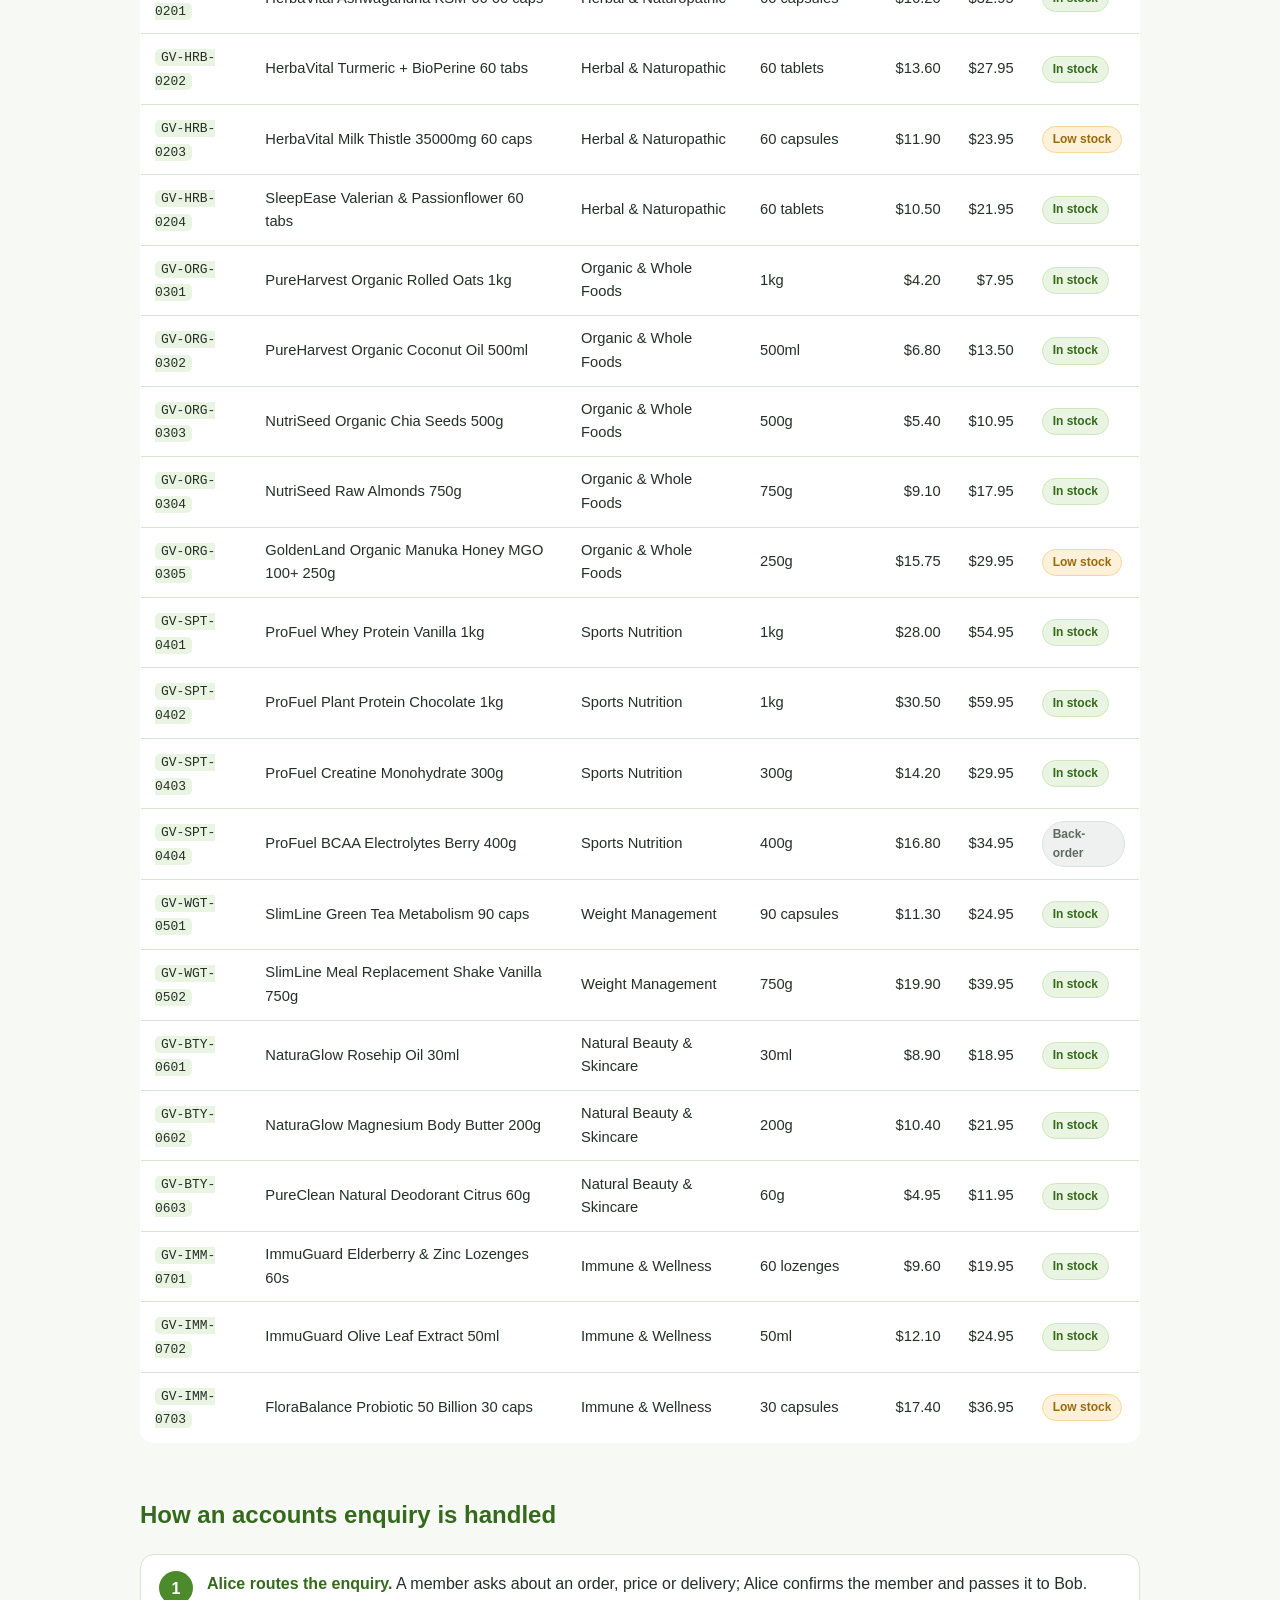
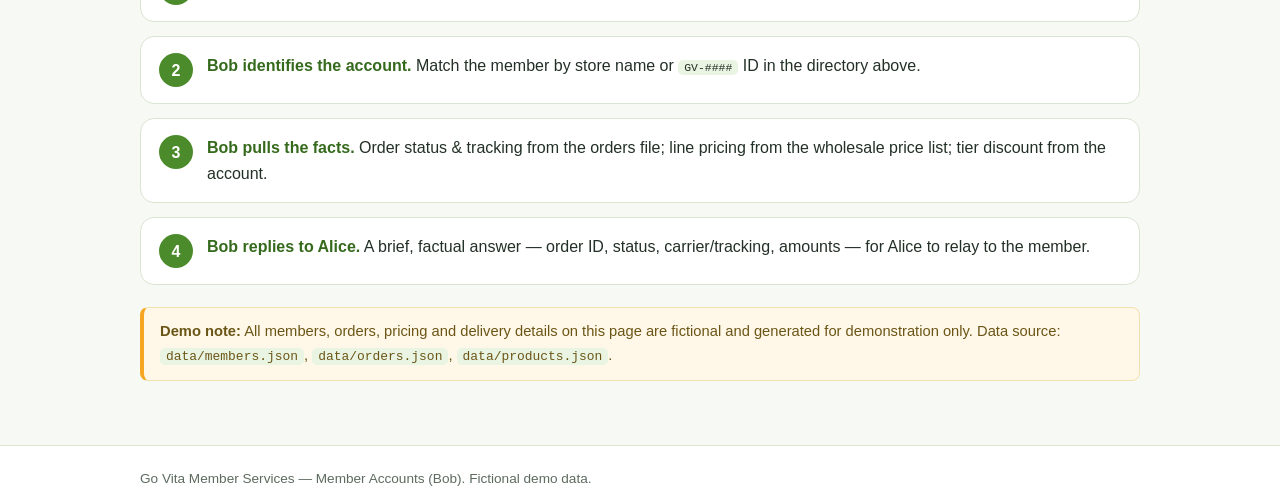
==== commit 4c046d12: "Accounts: raise order SO-24823 (GV-1012 Fremantle) — 120x D3 + 80x Vit C New live demo order placed " ====
--- a/docs/accounts.html
+++ b/docs/accounts.html
@@ -36,10 +36,10 @@
     <h2>Accounts at a glance</h2>
     <div class="grid cols-3">
       <div class="card"><div class="kpi">10</div><div class="kpi-label">Member accounts</div></div>
-      <div class="card"><div class="kpi">19</div><div class="kpi-label">Orders on file</div></div>
-      <div class="card"><div class="kpi">9</div><div class="kpi-label">Open (not yet delivered)</div></div>
+      <div class="card"><div class="kpi">20</div><div class="kpi-label">Orders on file</div></div>
+      <div class="card"><div class="kpi">10</div><div class="kpi-label">Open (not yet delivered)</div></div>
       <div class="card"><div class="kpi">6</div><div class="kpi-label">In transit / dispatched</div></div>
-      <div class="card"><div class="kpi">$7,533.46</div><div class="kpi-label">Order value (inc GST)</div></div>
+      <div class="card"><div class="kpi">$9,940.61</div><div class="kpi-label">Order value (inc GST)</div></div>
       <div class="card"><div class="kpi">26</div><div class="kpi-label">Catalogue lines</div></div>
     </div>
 
@@ -50,7 +50,7 @@
         <thead><tr><th>Member ID</th><th>Store</th><th>State</th><th>Region</th><th>Tier</th><th style="text-align:center">Orders</th><th>Last order</th><th style="text-align:right">Account value</th></tr></thead>
         <tbody>
         <tr><td><code class="inline">GV-1007</code></td><td>Go Vita Bondi Junction</td><td>NSW</td><td>Sydney Metro</td><td><span class="badge gold">Gold</span></td><td style="text-align:center">3</td><td>2026-10-09</td><td style="text-align:right">$1,601.23</td></tr>
-        <tr><td><code class="inline">GV-1012</code></td><td>Go Vita Fremantle</td><td>WA</td><td>Perth Metro</td><td><span class="badge silver">Silver</span></td><td style="text-align:center">2</td><td>2026-10-10</td><td style="text-align:right">$570.28</td></tr>
+        <tr><td><code class="inline">GV-1012</code></td><td>Go Vita Fremantle</td><td>WA</td><td>Perth Metro</td><td><span class="badge silver">Silver</span></td><td style="text-align:center">3</td><td>2026-10-12</td><td style="text-align:right">$2,977.43</td></tr>
         <tr><td><code class="inline">GV-1023</code></td><td>Go Vita Toowoomba</td><td>QLD</td><td>Regional QLD</td><td><span class="badge gold">Gold</span></td><td style="text-align:center">2</td><td>2026-10-08</td><td style="text-align:right">$797.61</td></tr>
         <tr><td><code class="inline">GV-1031</code></td><td>Go Vita Glenelg</td><td>SA</td><td>Adelaide Metro</td><td><span class="badge silver">Silver</span></td><td style="text-align:center">2</td><td>2026-10-09</td><td style="text-align:right">$571.31</td></tr>
         <tr><td><code class="inline">GV-1044</code></td><td>Go Vita Launceston</td><td>TAS</td><td>Regional TAS</td><td><span class="badge bronze">Bronze</span></td><td style="text-align:center">1</td><td>2026-10-07</td><td style="text-align:right">$259.78</td></tr>
@@ -74,6 +74,7 @@
       <table>
         <thead><tr><th>Order</th><th>Store</th><th>Date</th><th style="text-align:center">Items</th><th style="text-align:right">Total (inc GST)</th><th>Status</th><th>Tracking</th></tr></thead>
         <tbody>
+        <tr><td><code class="inline">SO-24823</code></td><td>Go Vita Fremantle<br><span style="color:var(--muted);font-size:.85em">GV-1012</span></td><td>2026-10-12</td><td style="text-align:center">200</td><td style="text-align:right">$2,407.15</td><td><span class="badge grey">Processing</span></td><td><span class="badge grey">—</span></td></tr>
         <tr><td><code class="inline">SO-24822</code></td><td>Go Vita Fremantle<br><span style="color:var(--muted);font-size:.85em">GV-1012</span></td><td>2026-10-10</td><td style="text-align:center">48</td><td style="text-align:right">$298.17</td><td><span class="badge grey">Processing</span></td><td><span class="badge grey">—</span></td></tr>
         <tr><td><code class="inline">SO-24821</code></td><td>Go Vita Geelong<br><span style="color:var(--muted);font-size:.85em">GV-1052</span></td><td>2026-10-10</td><td style="text-align:center">44</td><td style="text-align:right">$859.32</td><td><span class="badge grey">Processing</span></td><td><span class="badge grey">—</span></td></tr>
         <tr><td><code class="inline">SO-24820</code></td><td>Go Vita Ballarat<br><span style="color:var(--muted);font-size:.85em">GV-1085</span></td><td>2026-10-10</td><td style="text-align:center">32</td><td style="text-align:right">$552.42</td><td><span class="badge grey">Back-order</span></td><td><span class="badge grey">—</span></td></tr>
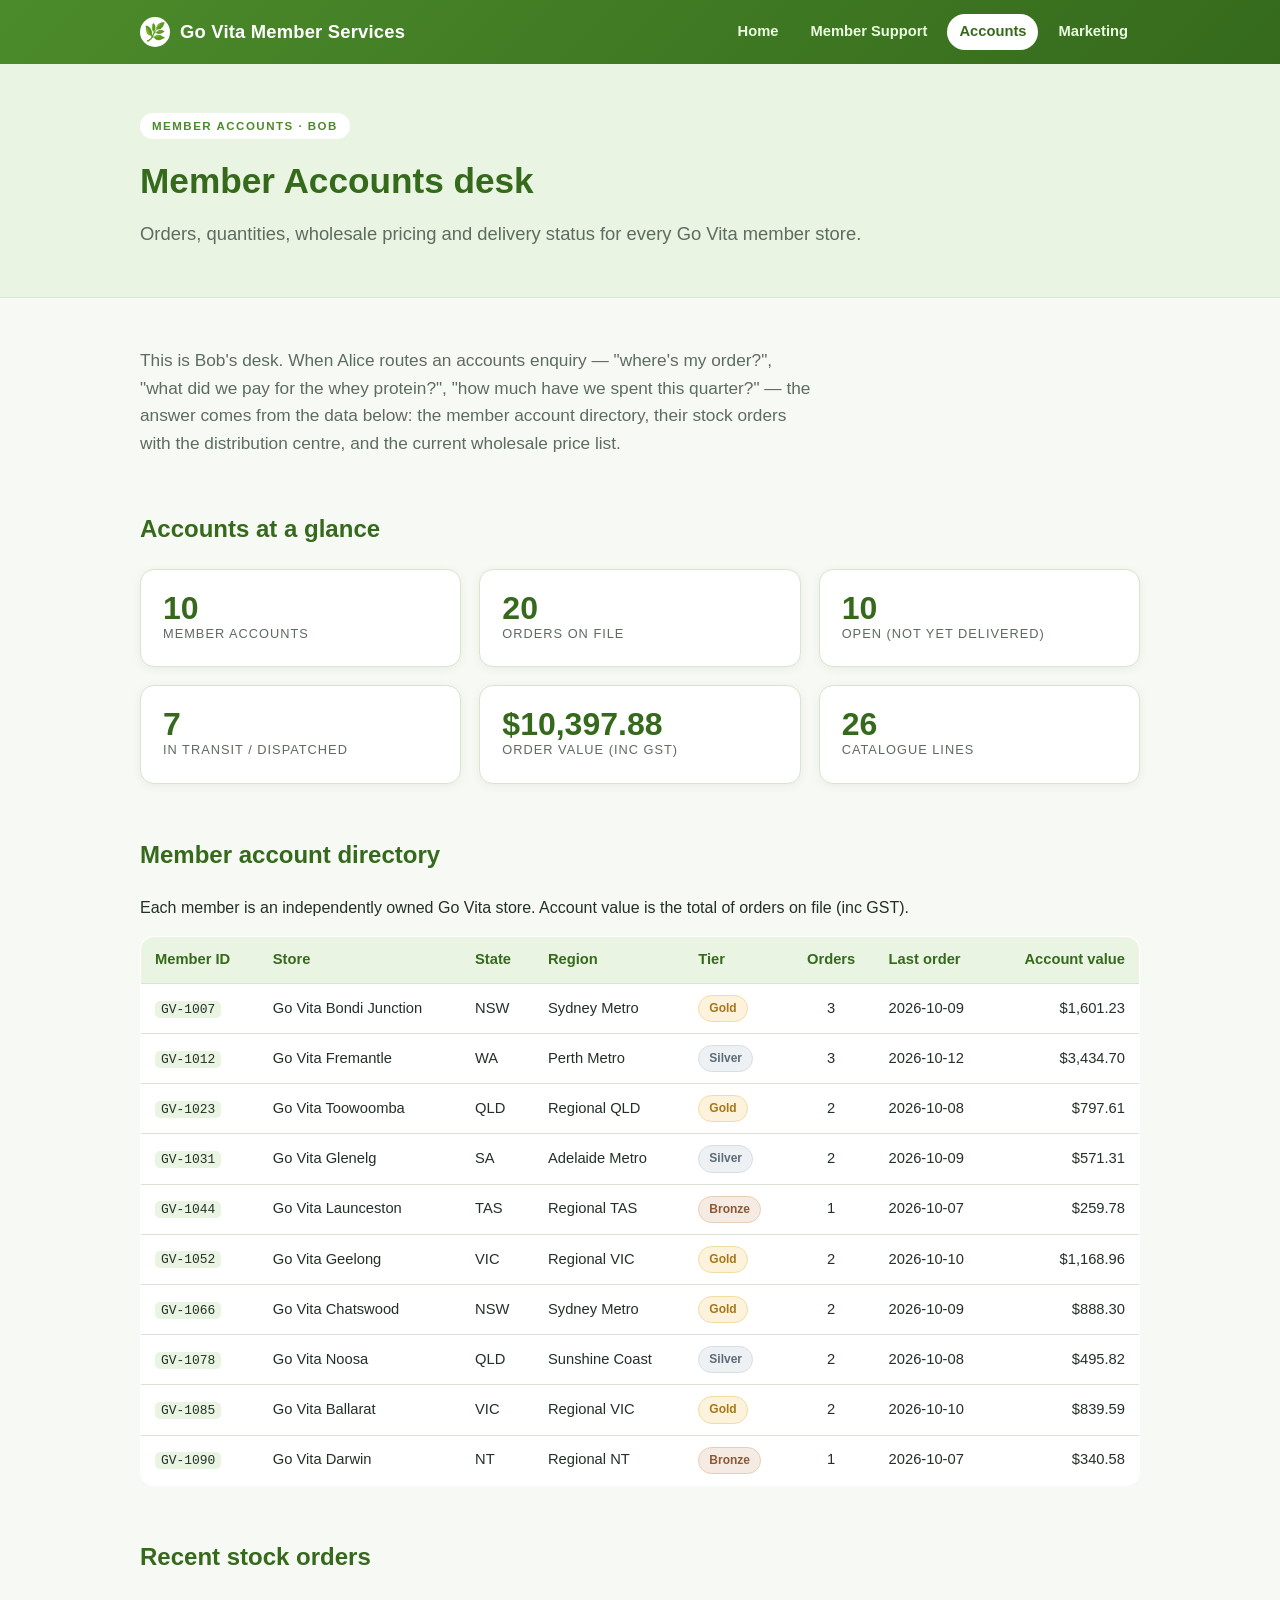
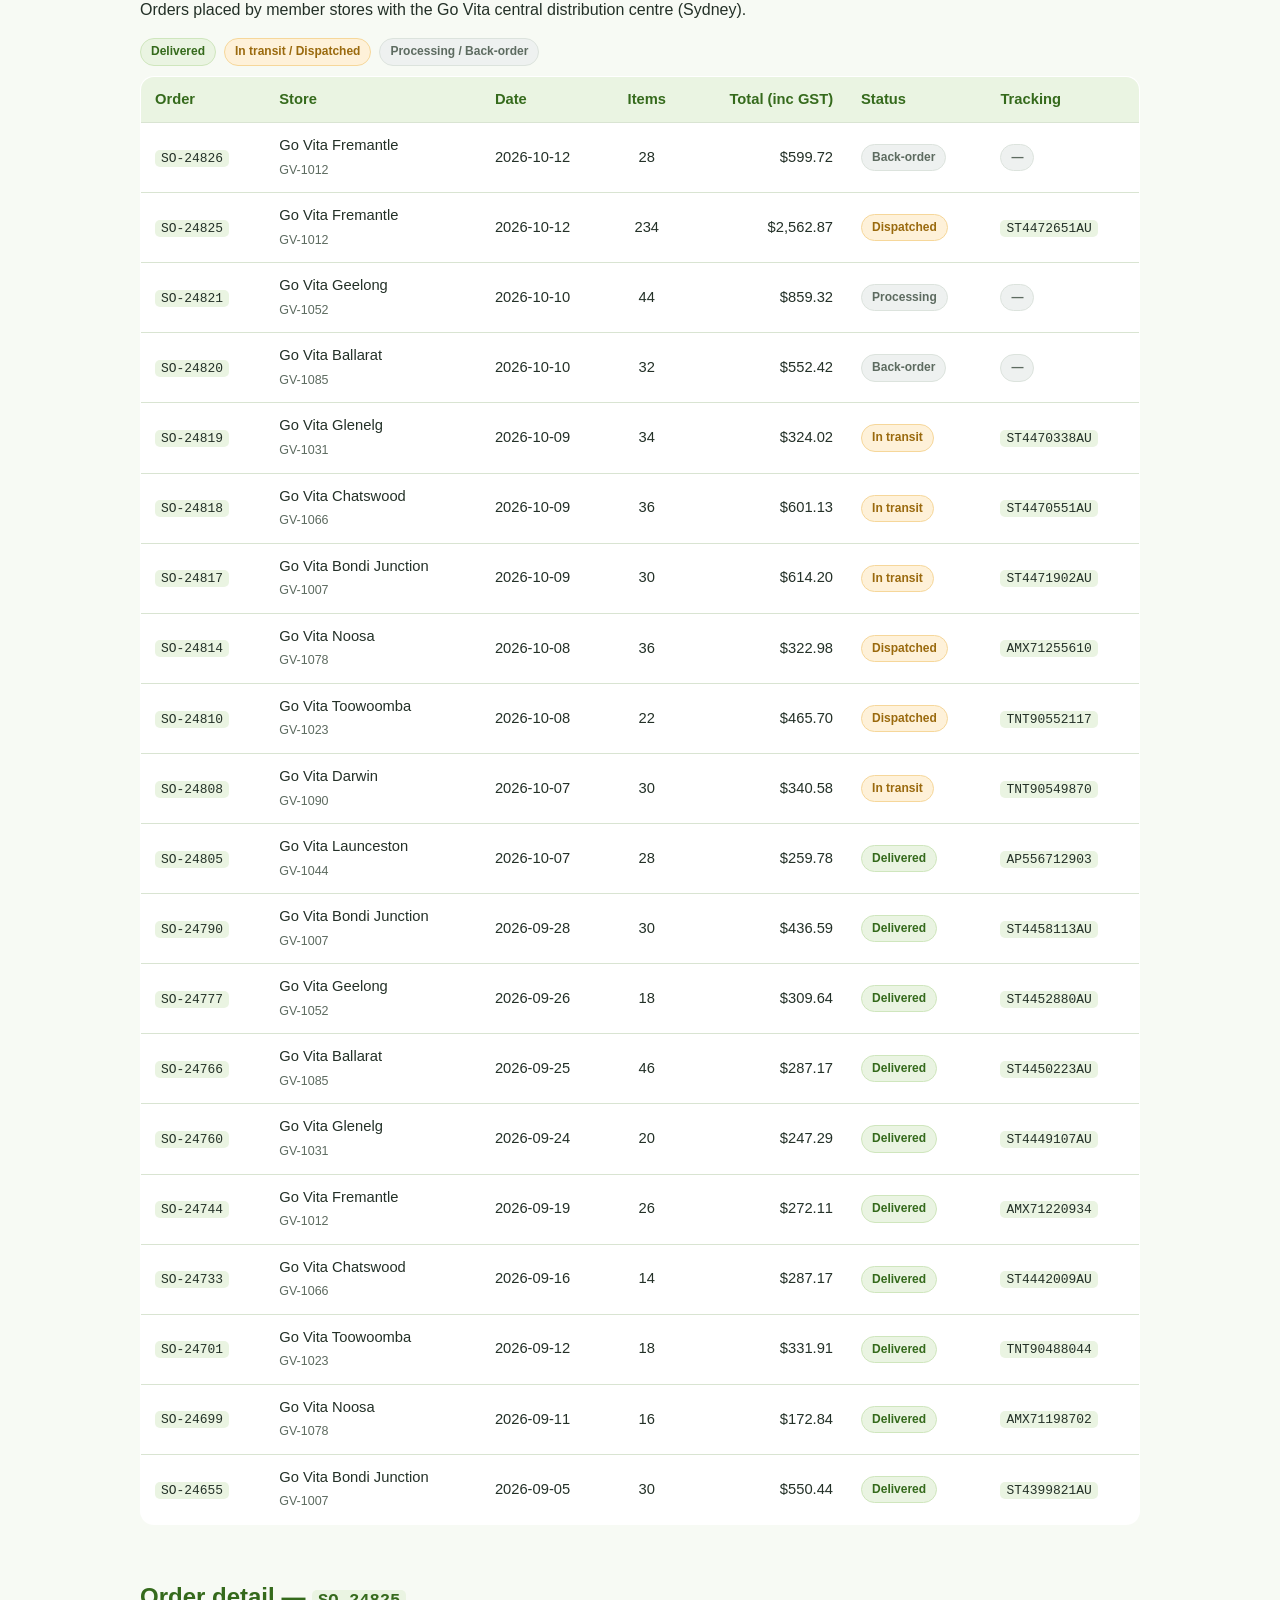
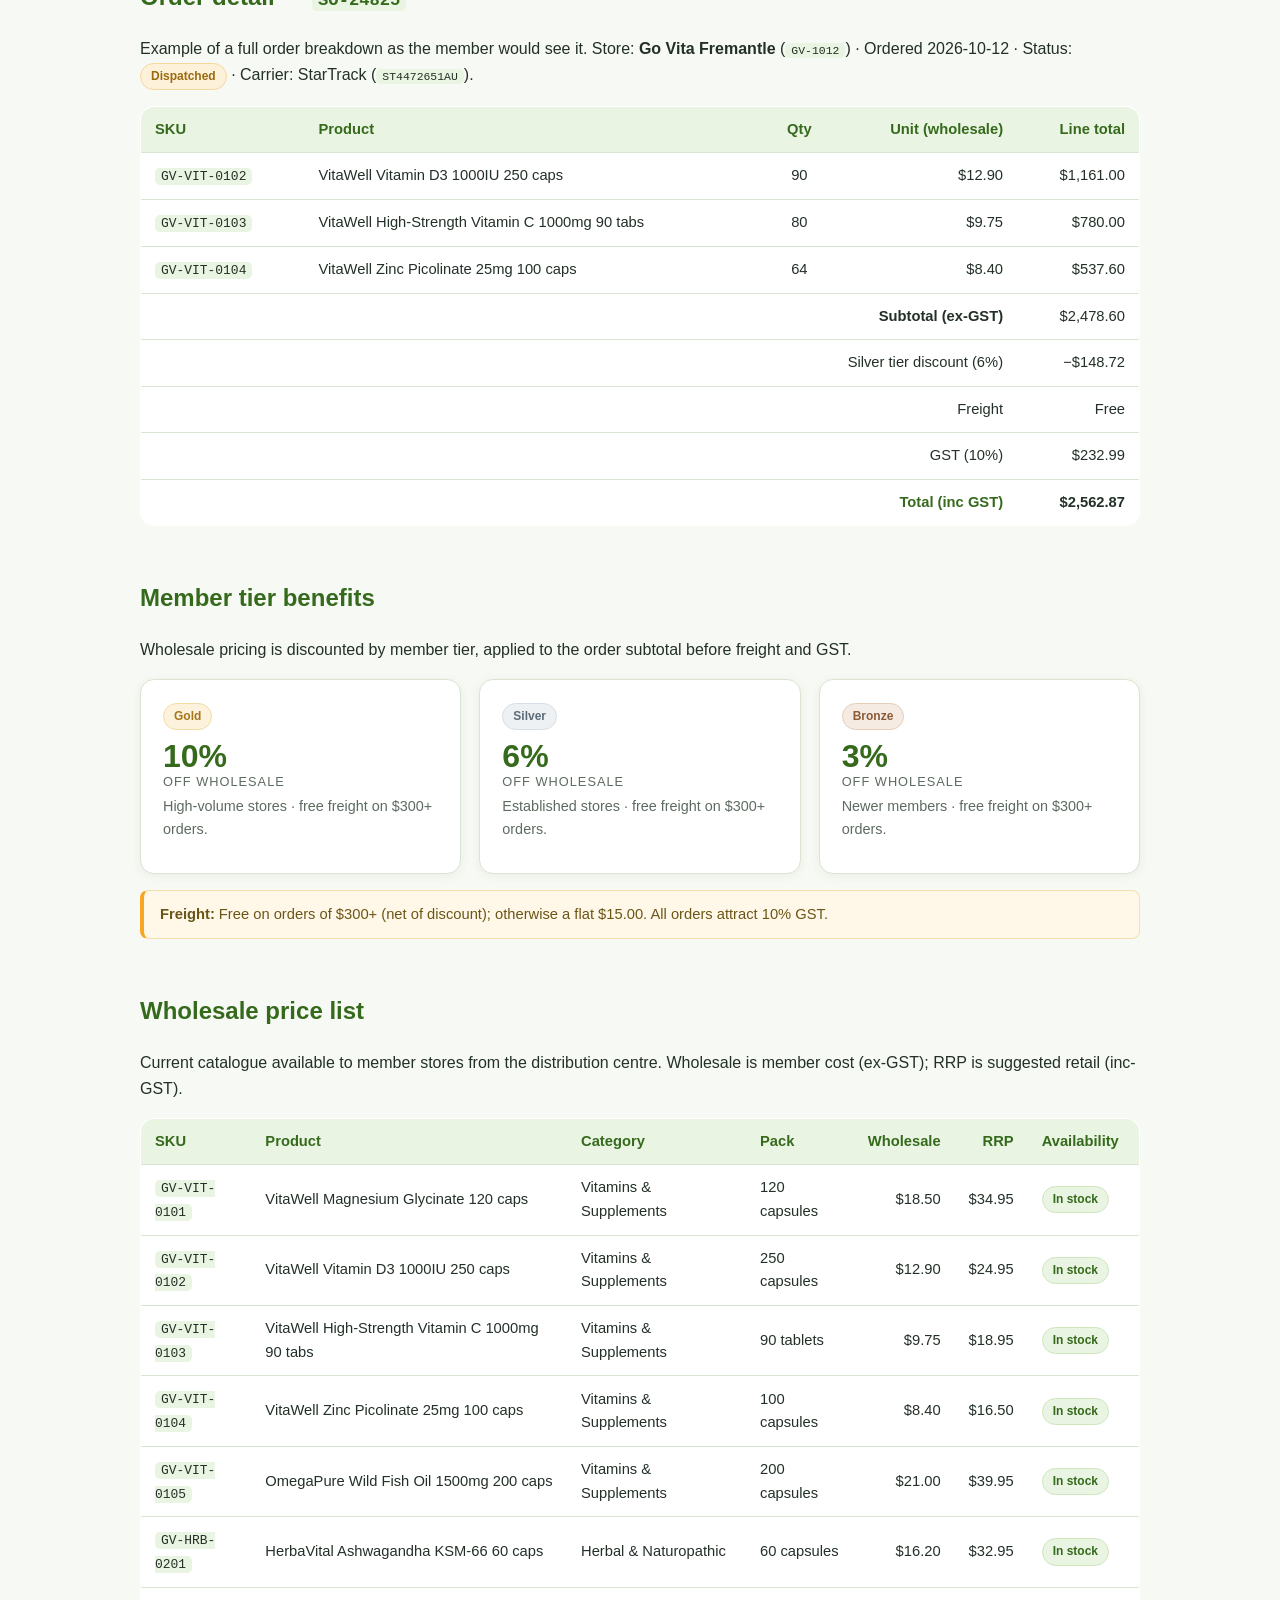
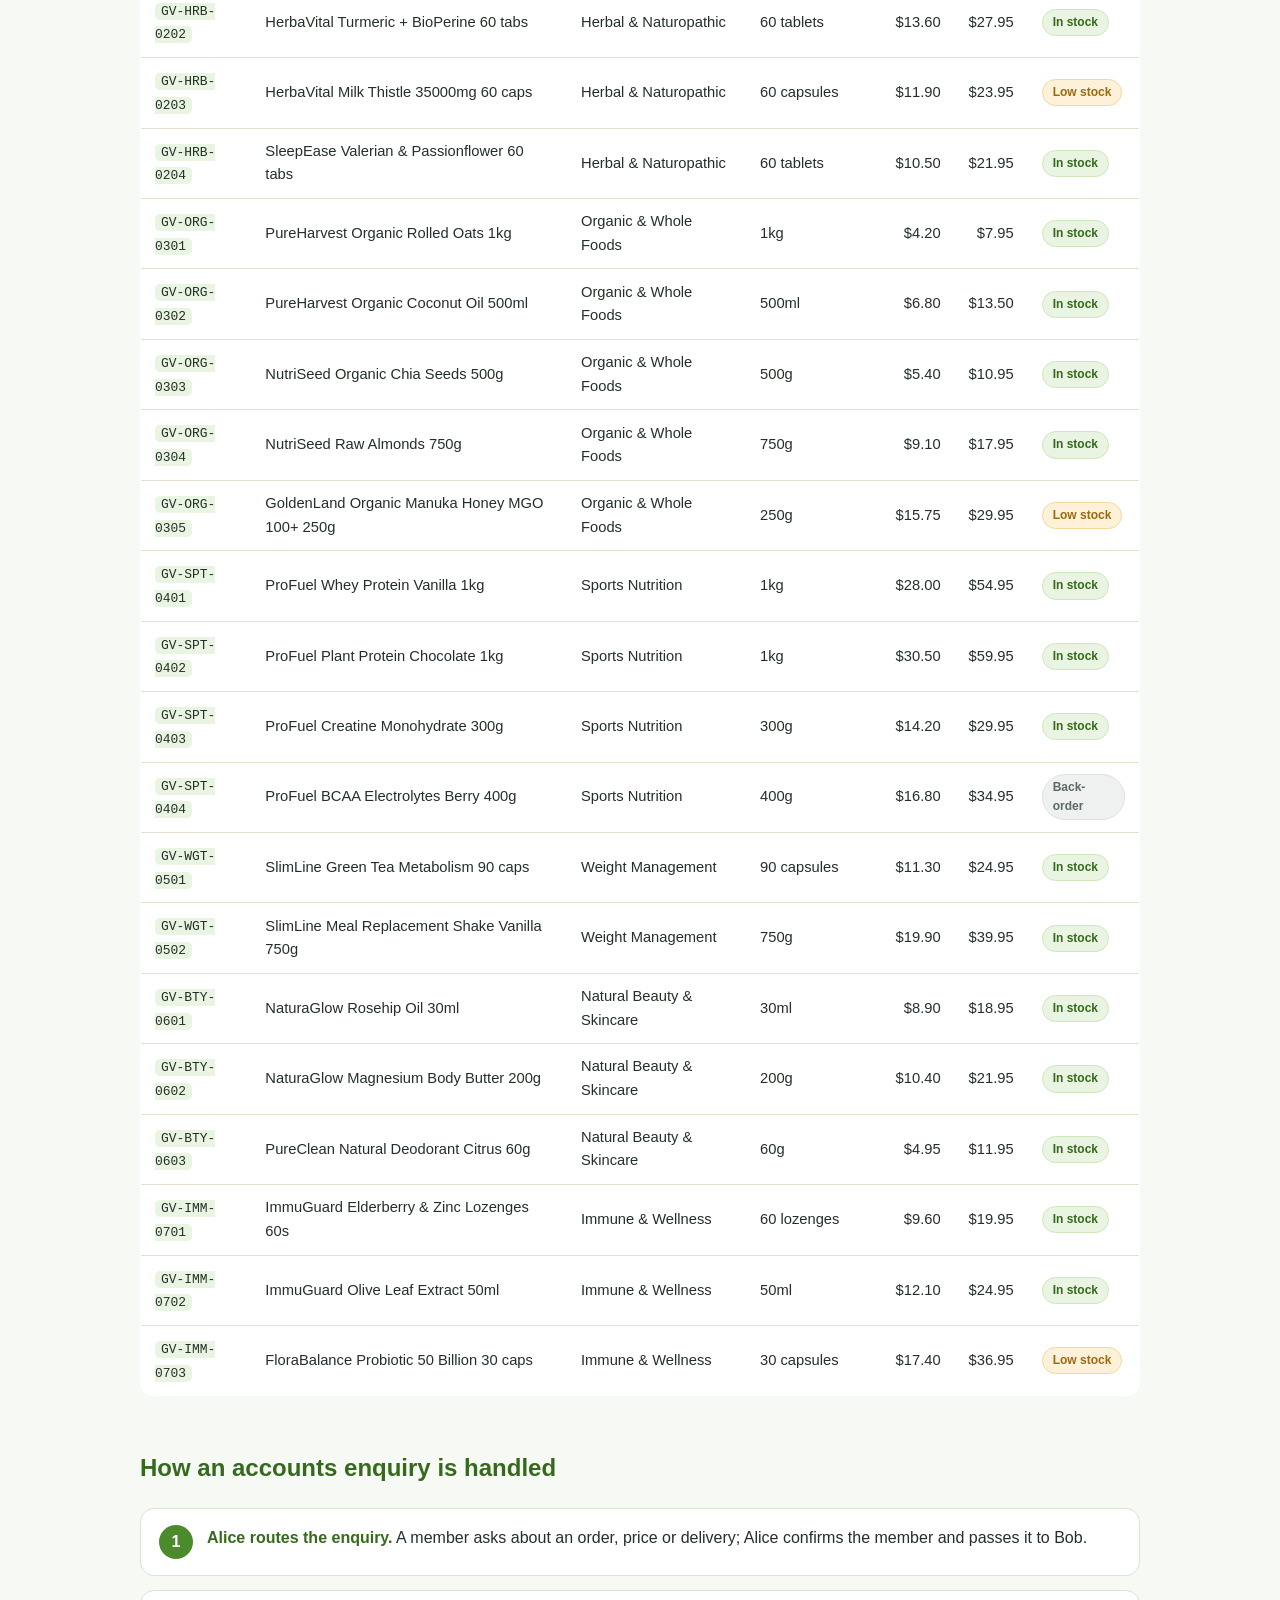
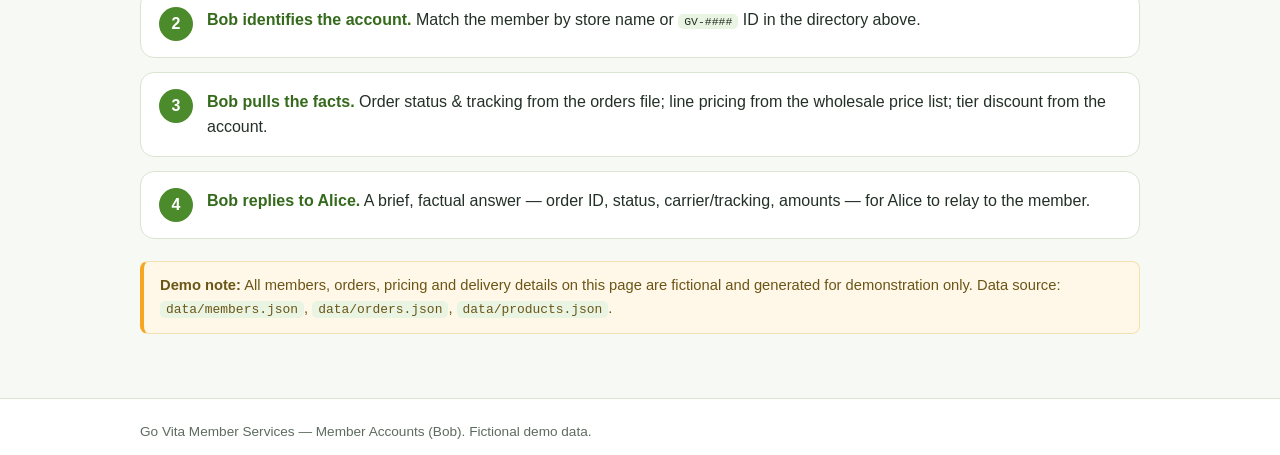
==== commit 80bfa1f0: "Demo: single-customer thread for Tom/Fremantle (GV-1012, Silver) Replace dry-run GV-1012 orders with" ====
--- a/docs/accounts.html
+++ b/docs/accounts.html
@@ -38,8 +38,8 @@
       <div class="card"><div class="kpi">10</div><div class="kpi-label">Member accounts</div></div>
       <div class="card"><div class="kpi">20</div><div class="kpi-label">Orders on file</div></div>
       <div class="card"><div class="kpi">10</div><div class="kpi-label">Open (not yet delivered)</div></div>
-      <div class="card"><div class="kpi">6</div><div class="kpi-label">In transit / dispatched</div></div>
-      <div class="card"><div class="kpi">$9,940.61</div><div class="kpi-label">Order value (inc GST)</div></div>
+      <div class="card"><div class="kpi">7</div><div class="kpi-label">In transit / dispatched</div></div>
+      <div class="card"><div class="kpi">$10,397.88</div><div class="kpi-label">Order value (inc GST)</div></div>
       <div class="card"><div class="kpi">26</div><div class="kpi-label">Catalogue lines</div></div>
     </div>
 
@@ -50,7 +50,7 @@
         <thead><tr><th>Member ID</th><th>Store</th><th>State</th><th>Region</th><th>Tier</th><th style="text-align:center">Orders</th><th>Last order</th><th style="text-align:right">Account value</th></tr></thead>
         <tbody>
         <tr><td><code class="inline">GV-1007</code></td><td>Go Vita Bondi Junction</td><td>NSW</td><td>Sydney Metro</td><td><span class="badge gold">Gold</span></td><td style="text-align:center">3</td><td>2026-10-09</td><td style="text-align:right">$1,601.23</td></tr>
-        <tr><td><code class="inline">GV-1012</code></td><td>Go Vita Fremantle</td><td>WA</td><td>Perth Metro</td><td><span class="badge silver">Silver</span></td><td style="text-align:center">3</td><td>2026-10-12</td><td style="text-align:right">$2,977.43</td></tr>
+        <tr><td><code class="inline">GV-1012</code></td><td>Go Vita Fremantle</td><td>WA</td><td>Perth Metro</td><td><span class="badge silver">Silver</span></td><td style="text-align:center">3</td><td>2026-10-12</td><td style="text-align:right">$3,434.70</td></tr>
         <tr><td><code class="inline">GV-1023</code></td><td>Go Vita Toowoomba</td><td>QLD</td><td>Regional QLD</td><td><span class="badge gold">Gold</span></td><td style="text-align:center">2</td><td>2026-10-08</td><td style="text-align:right">$797.61</td></tr>
         <tr><td><code class="inline">GV-1031</code></td><td>Go Vita Glenelg</td><td>SA</td><td>Adelaide Metro</td><td><span class="badge silver">Silver</span></td><td style="text-align:center">2</td><td>2026-10-09</td><td style="text-align:right">$571.31</td></tr>
         <tr><td><code class="inline">GV-1044</code></td><td>Go Vita Launceston</td><td>TAS</td><td>Regional TAS</td><td><span class="badge bronze">Bronze</span></td><td style="text-align:center">1</td><td>2026-10-07</td><td style="text-align:right">$259.78</td></tr>
@@ -74,8 +74,8 @@
       <table>
         <thead><tr><th>Order</th><th>Store</th><th>Date</th><th style="text-align:center">Items</th><th style="text-align:right">Total (inc GST)</th><th>Status</th><th>Tracking</th></tr></thead>
         <tbody>
-        <tr><td><code class="inline">SO-24823</code></td><td>Go Vita Fremantle<br><span style="color:var(--muted);font-size:.85em">GV-1012</span></td><td>2026-10-12</td><td style="text-align:center">200</td><td style="text-align:right">$2,407.15</td><td><span class="badge grey">Processing</span></td><td><span class="badge grey">—</span></td></tr>
-        <tr><td><code class="inline">SO-24822</code></td><td>Go Vita Fremantle<br><span style="color:var(--muted);font-size:.85em">GV-1012</span></td><td>2026-10-10</td><td style="text-align:center">48</td><td style="text-align:right">$298.17</td><td><span class="badge grey">Processing</span></td><td><span class="badge grey">—</span></td></tr>
+        <tr><td><code class="inline">SO-24826</code></td><td>Go Vita Fremantle<br><span style="color:var(--muted);font-size:.85em">GV-1012</span></td><td>2026-10-12</td><td style="text-align:center">28</td><td style="text-align:right">$599.72</td><td><span class="badge grey">Back-order</span></td><td><span class="badge grey">—</span></td></tr>
+        <tr><td><code class="inline">SO-24825</code></td><td>Go Vita Fremantle<br><span style="color:var(--muted);font-size:.85em">GV-1012</span></td><td>2026-10-12</td><td style="text-align:center">234</td><td style="text-align:right">$2,562.87</td><td><span class="badge amber">Dispatched</span></td><td><code class="inline">ST4472651AU</code></td></tr>
         <tr><td><code class="inline">SO-24821</code></td><td>Go Vita Geelong<br><span style="color:var(--muted);font-size:.85em">GV-1052</span></td><td>2026-10-10</td><td style="text-align:center">44</td><td style="text-align:right">$859.32</td><td><span class="badge grey">Processing</span></td><td><span class="badge grey">—</span></td></tr>
         <tr><td><code class="inline">SO-24820</code></td><td>Go Vita Ballarat<br><span style="color:var(--muted);font-size:.85em">GV-1085</span></td><td>2026-10-10</td><td style="text-align:center">32</td><td style="text-align:right">$552.42</td><td><span class="badge grey">Back-order</span></td><td><span class="badge grey">—</span></td></tr>
         <tr><td><code class="inline">SO-24819</code></td><td>Go Vita Glenelg<br><span style="color:var(--muted);font-size:.85em">GV-1031</span></td><td>2026-10-09</td><td style="text-align:center">34</td><td style="text-align:right">$324.02</td><td><span class="badge amber">In transit</span></td><td><code class="inline">ST4470338AU</code></td></tr>
@@ -98,20 +98,19 @@
       </table>
     </div>
 
-    <h2>Order detail — <code class="inline">SO-24817</code></h2>
-    <p>Example of a full order breakdown as the member would see it. Store: <strong>Go Vita Bondi Junction</strong>
-       (<code class="inline">GV-1007</code>) · Ordered 2026-10-09 ·
-       Status: <span class="badge amber">In transit</span> · Carrier: StarTrack
-       (<code class="inline">ST4471902AU</code>).</p>
+    <h2>Order detail — <code class="inline">SO-24825</code></h2>
+    <p>Example of a full order breakdown as the member would see it. Store: <strong>Go Vita Fremantle</strong>
+       (<code class="inline">GV-1012</code>) · Ordered 2026-10-12 ·
+       Status: <span class="badge amber">Dispatched</span> · Carrier: StarTrack
+       (<code class="inline">ST4472651AU</code>).</p>
     <div class="table-wrap">
       <table>
         <thead><tr><th>SKU</th><th>Product</th><th style="text-align:center">Qty</th><th style="text-align:right">Unit (wholesale)</th><th style="text-align:right">Line total</th></tr></thead>
         <tbody>
-        <tr><td><code class="inline">GV-VIT-0101</code></td><td>VitaWell Magnesium Glycinate 120 caps</td><td style="text-align:center">12</td><td style="text-align:right">$18.50</td><td style="text-align:right">$222.00</td></tr>
-        <tr><td><code class="inline">GV-VIT-0105</code></td><td>OmegaPure Wild Fish Oil 1500mg 200 caps</td><td style="text-align:center">6</td><td style="text-align:right">$21.00</td><td style="text-align:right">$126.00</td></tr>
-        <tr><td><code class="inline">GV-IMM-0703</code></td><td>FloraBalance Probiotic 50 Billion 30 caps</td><td style="text-align:center">6</td><td style="text-align:right">$17.40</td><td style="text-align:right">$104.40</td></tr>
-        <tr><td><code class="inline">GV-SPT-0401</code></td><td>ProFuel Whey Protein Vanilla 1kg</td><td style="text-align:center">6</td><td style="text-align:right">$28.00</td><td style="text-align:right">$168.00</td></tr>
-<tr><td colspan="4" style="text-align:right;font-weight:700">Subtotal (ex-GST)</td><td style="text-align:right">$620.40</td></tr><tr><td colspan="4" style="text-align:right">Gold tier discount (10%)</td><td style="text-align:right">&minus;$62.04</td></tr><tr><td colspan="4" style="text-align:right">Freight</td><td style="text-align:right">Free</td></tr><tr><td colspan="4" style="text-align:right">GST (10%)</td><td style="text-align:right">$55.84</td></tr><tr><td colspan="4" style="text-align:right;font-weight:800;color:var(--gv-green-dark)">Total (inc GST)</td><td style="text-align:right;font-weight:800">$614.20</td></tr>
+        <tr><td><code class="inline">GV-VIT-0102</code></td><td>VitaWell Vitamin D3 1000IU 250 caps</td><td style="text-align:center">90</td><td style="text-align:right">$12.90</td><td style="text-align:right">$1,161.00</td></tr>
+        <tr><td><code class="inline">GV-VIT-0103</code></td><td>VitaWell High-Strength Vitamin C 1000mg 90 tabs</td><td style="text-align:center">80</td><td style="text-align:right">$9.75</td><td style="text-align:right">$780.00</td></tr>
+        <tr><td><code class="inline">GV-VIT-0104</code></td><td>VitaWell Zinc Picolinate 25mg 100 caps</td><td style="text-align:center">64</td><td style="text-align:right">$8.40</td><td style="text-align:right">$537.60</td></tr>
+<tr><td colspan="4" style="text-align:right;font-weight:700">Subtotal (ex-GST)</td><td style="text-align:right">$2,478.60</td></tr><tr><td colspan="4" style="text-align:right">Silver tier discount (6%)</td><td style="text-align:right">&minus;$148.72</td></tr><tr><td colspan="4" style="text-align:right">Freight</td><td style="text-align:right">Free</td></tr><tr><td colspan="4" style="text-align:right">GST (10%)</td><td style="text-align:right">$232.99</td></tr><tr><td colspan="4" style="text-align:right;font-weight:800;color:var(--gv-green-dark)">Total (inc GST)</td><td style="text-align:right;font-weight:800">$2,562.87</td></tr>
         </tbody>
       </table>
     </div>
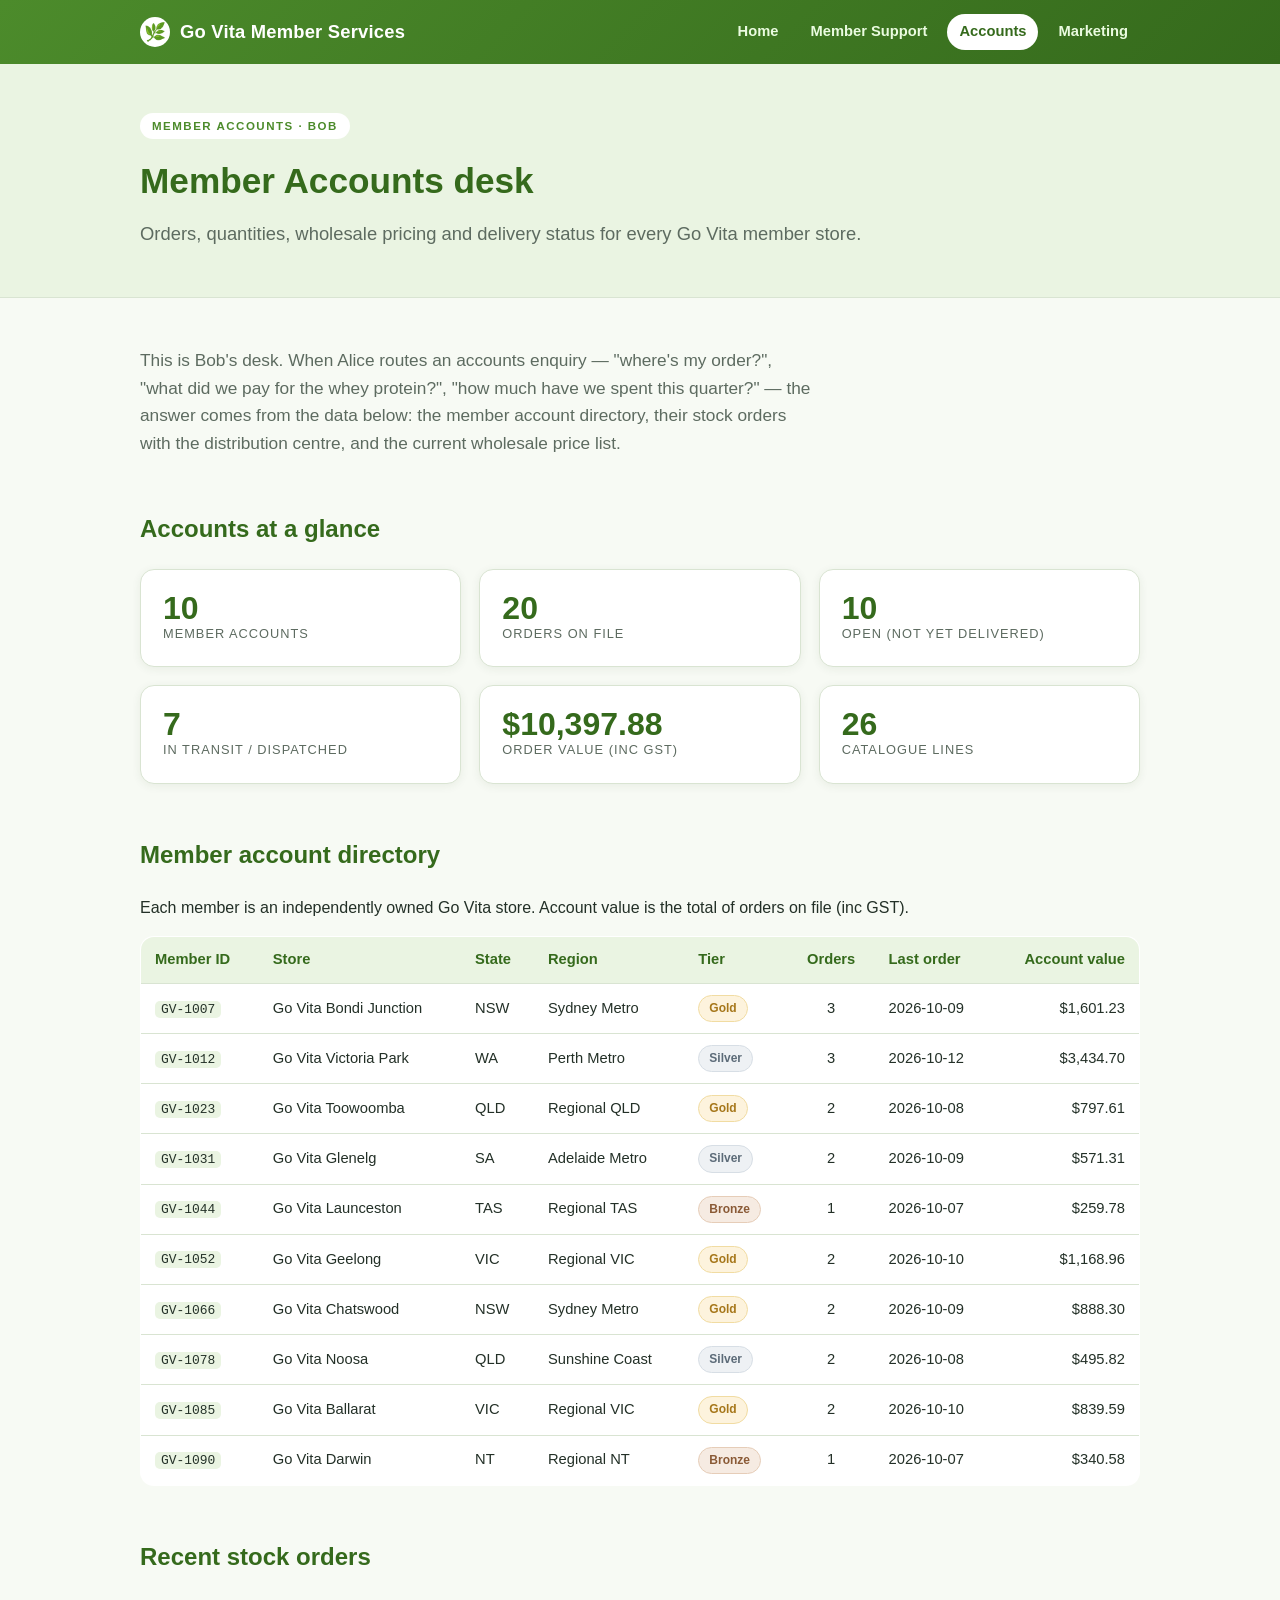
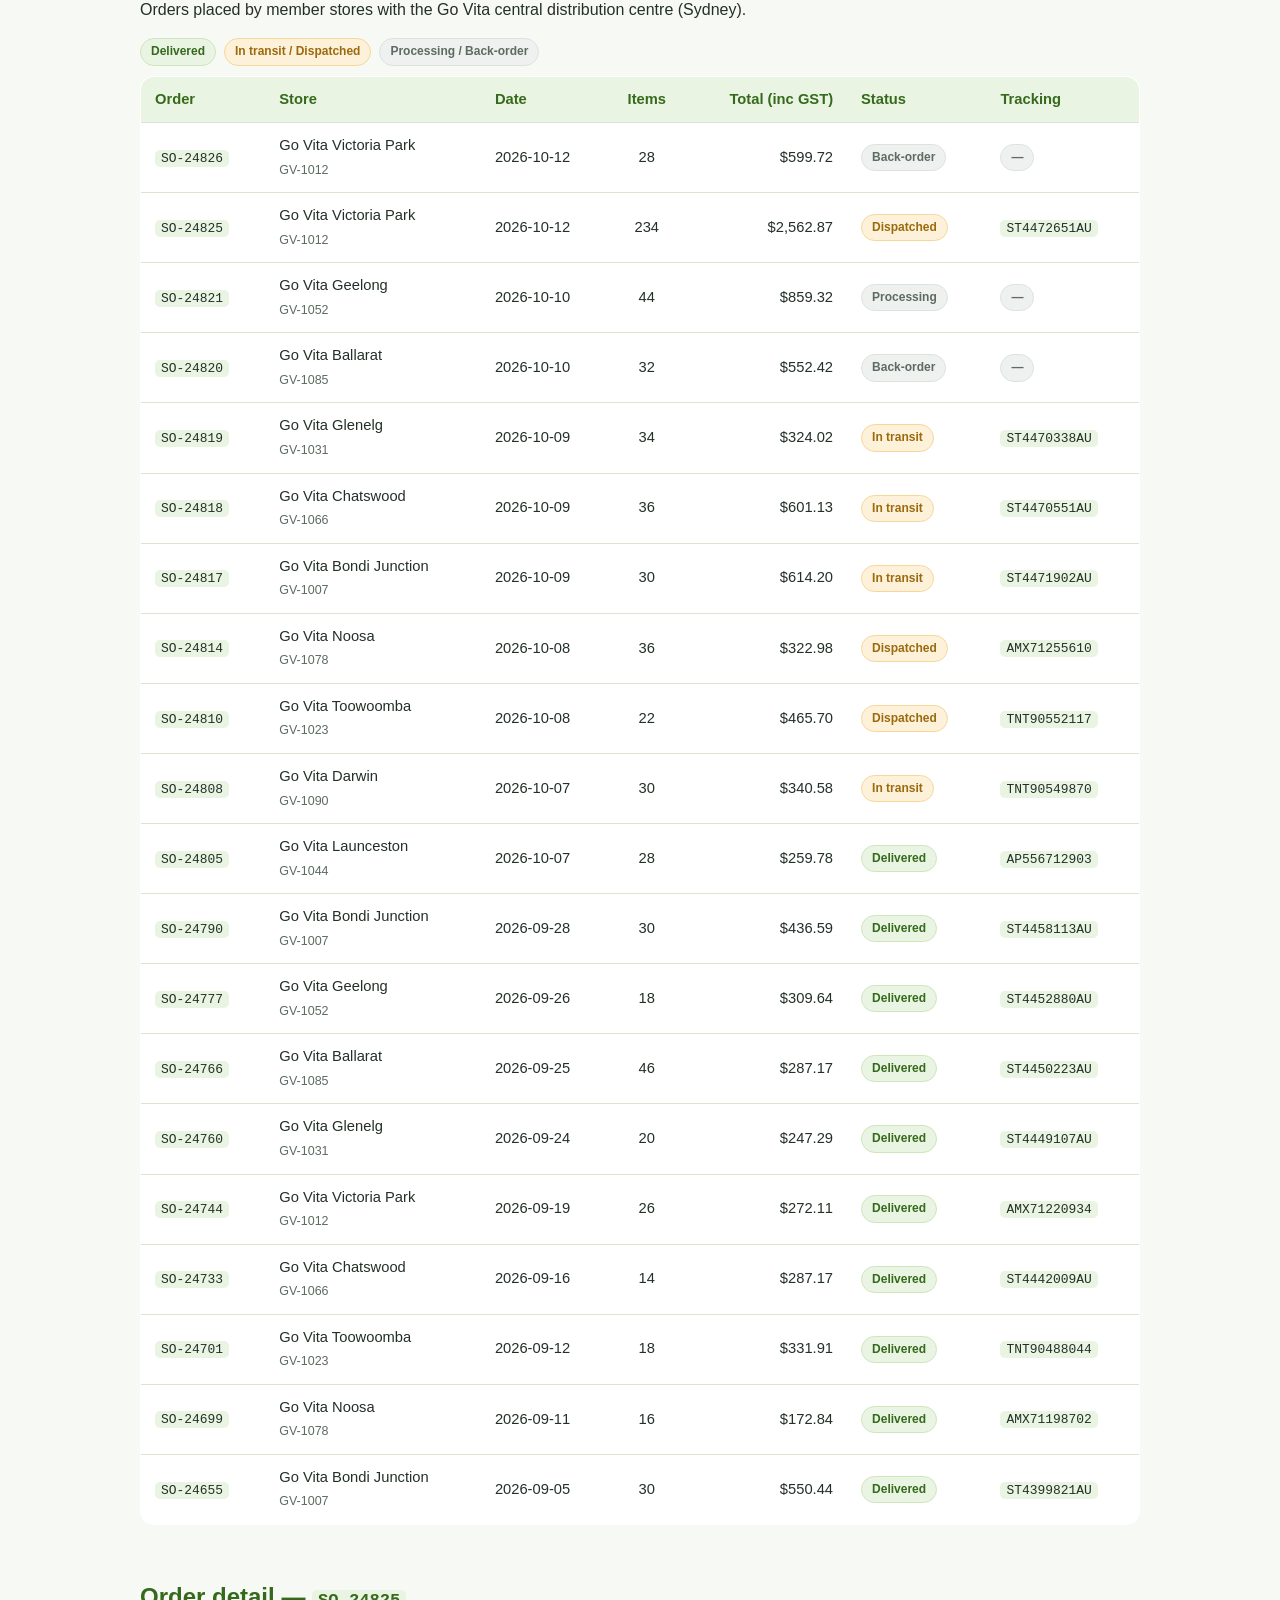
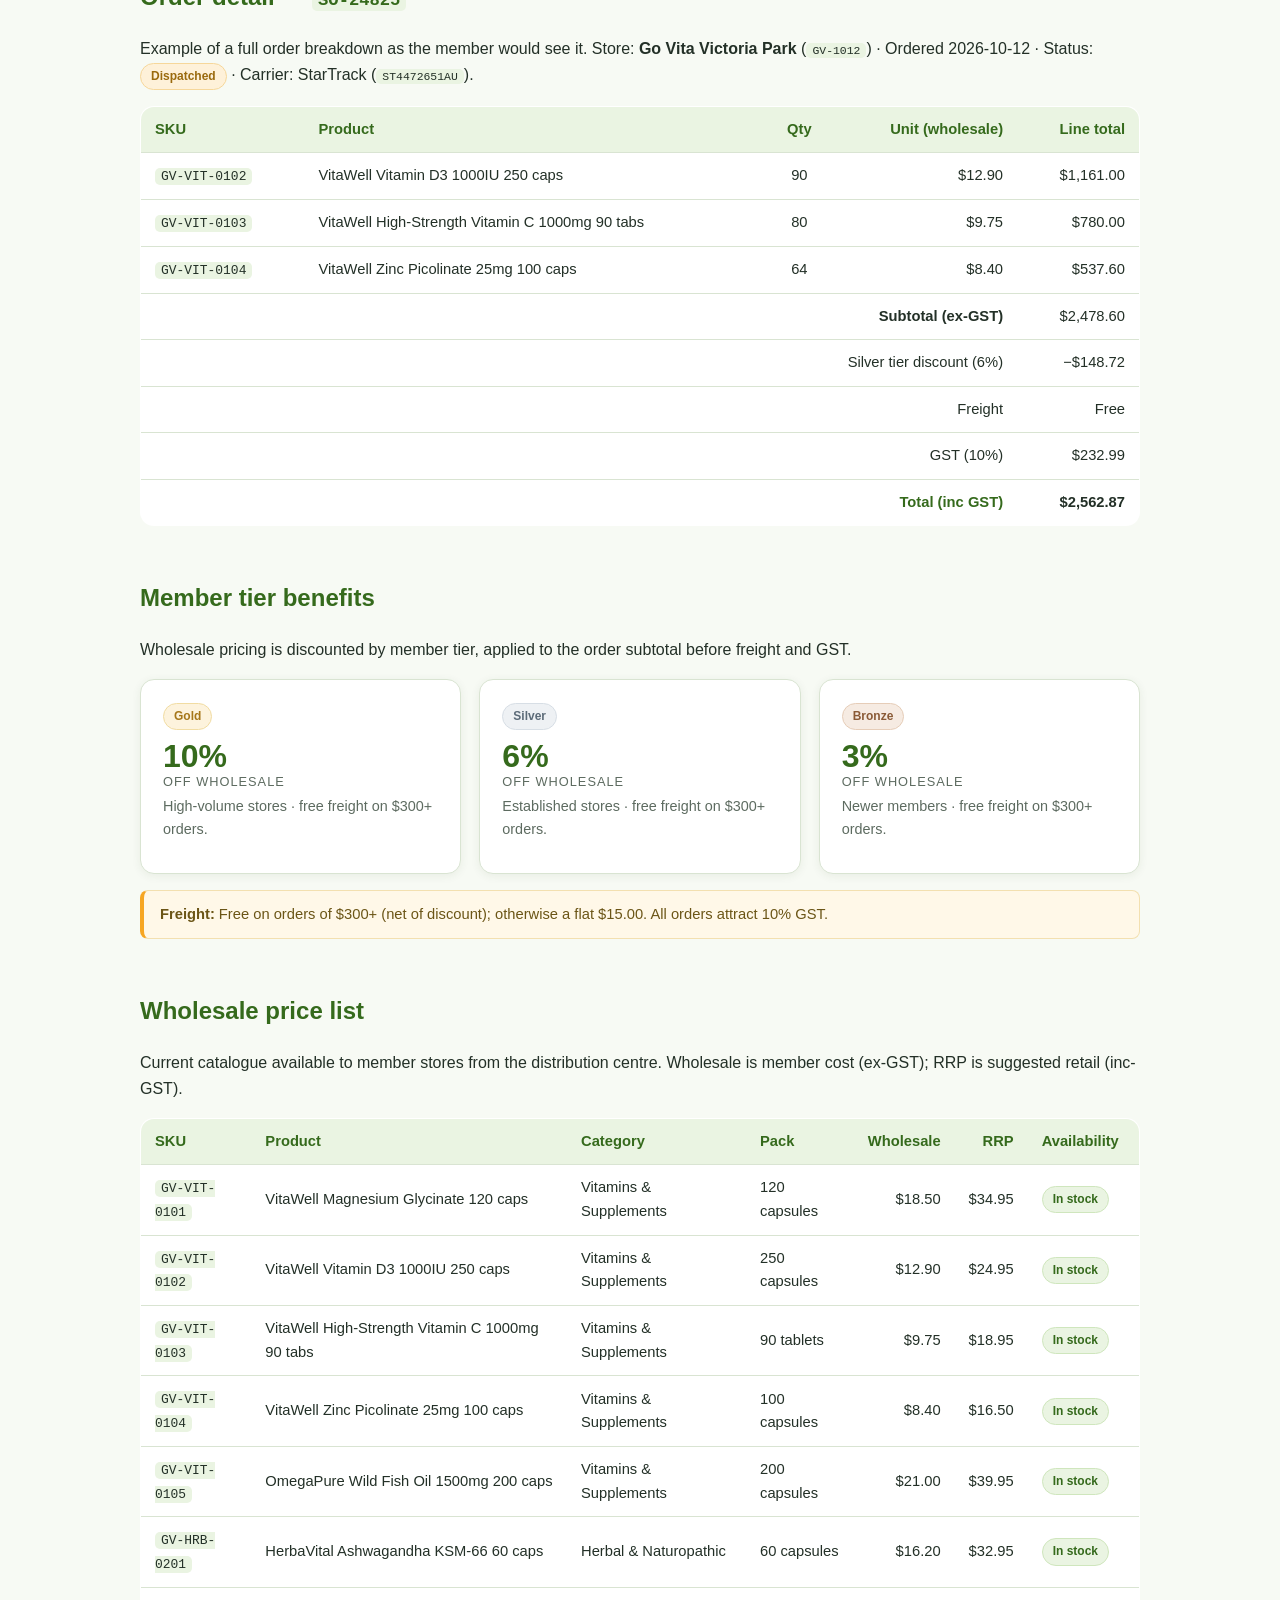
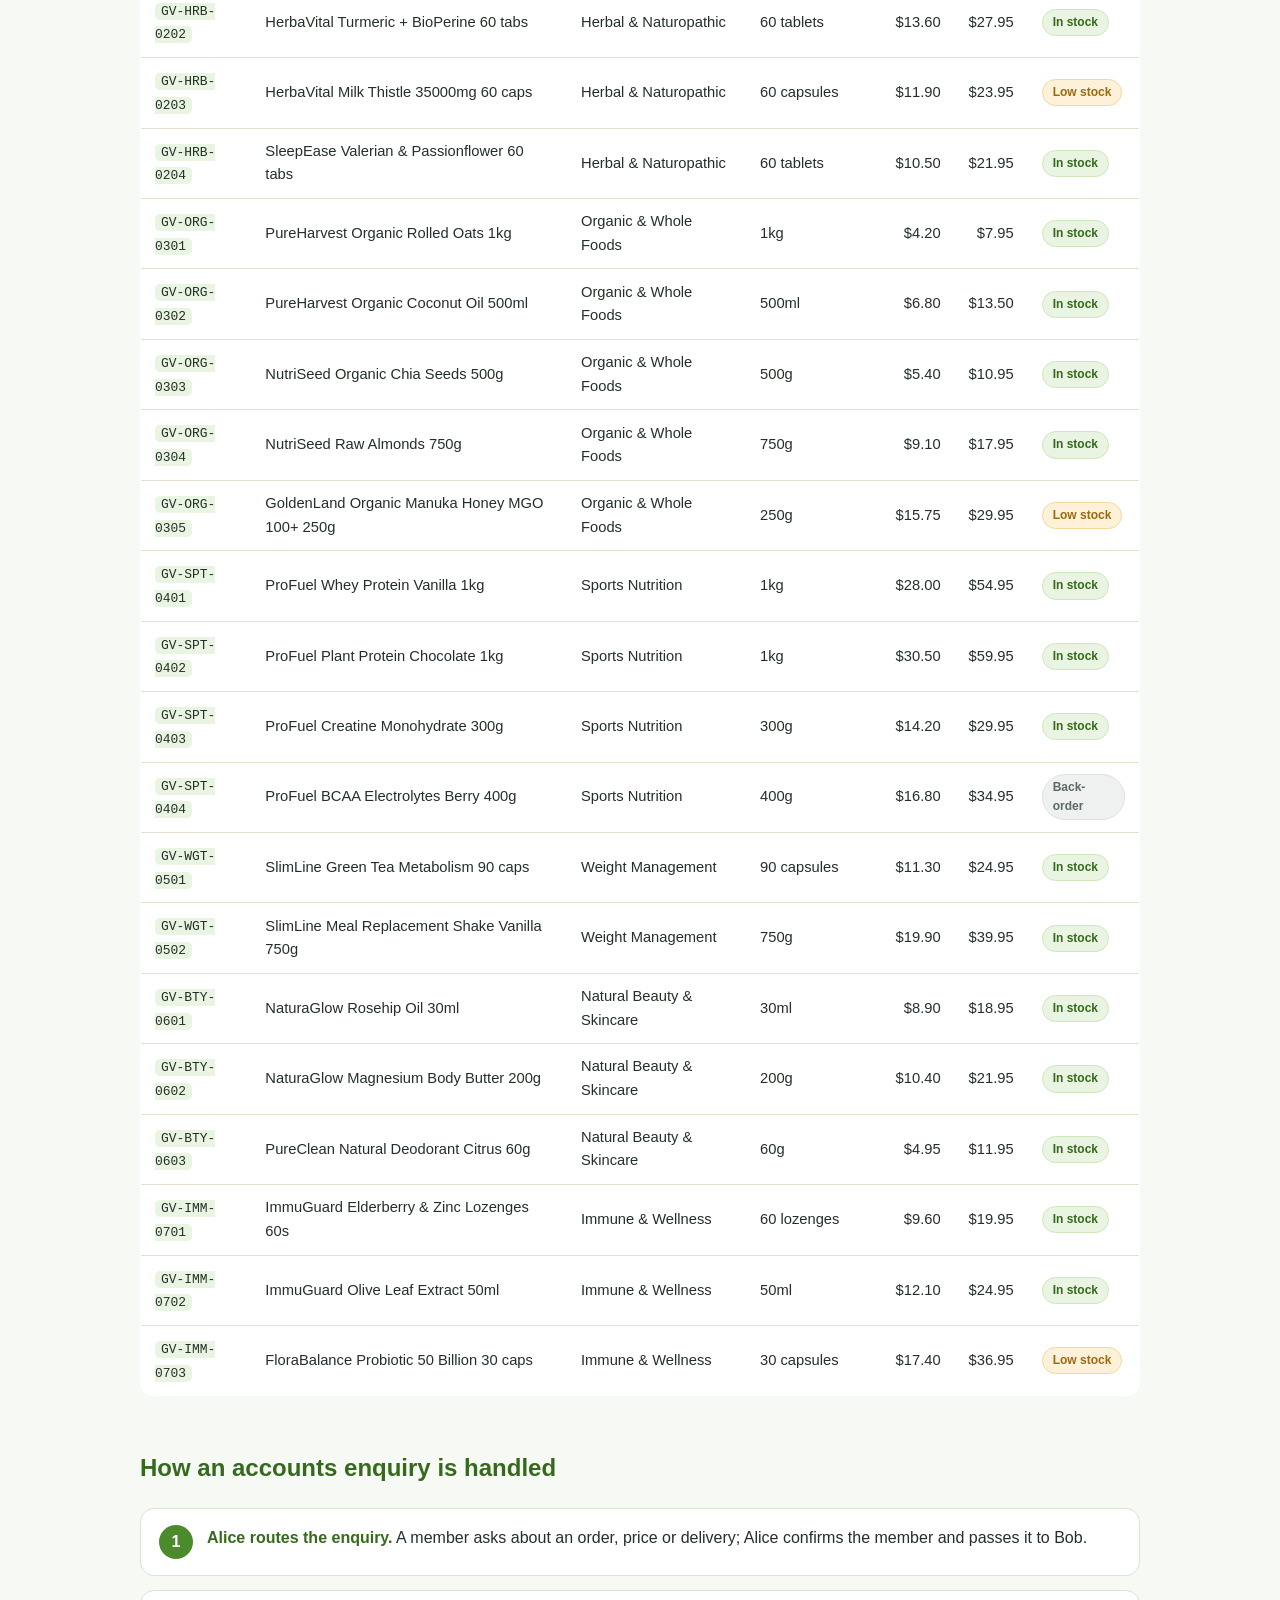
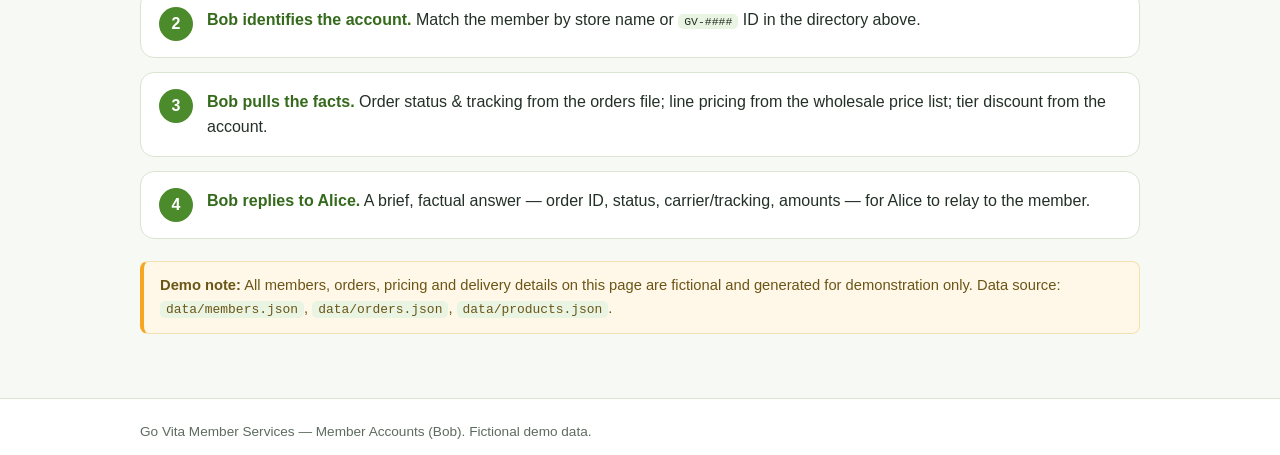
==== commit c2310c6a: "Demo: rename member store Fremantle -> Go Vita Victoria Park (GV-1012) Store rename for demo impact " ====
--- a/docs/accounts.html
+++ b/docs/accounts.html
@@ -50,7 +50,7 @@
         <thead><tr><th>Member ID</th><th>Store</th><th>State</th><th>Region</th><th>Tier</th><th style="text-align:center">Orders</th><th>Last order</th><th style="text-align:right">Account value</th></tr></thead>
         <tbody>
         <tr><td><code class="inline">GV-1007</code></td><td>Go Vita Bondi Junction</td><td>NSW</td><td>Sydney Metro</td><td><span class="badge gold">Gold</span></td><td style="text-align:center">3</td><td>2026-10-09</td><td style="text-align:right">$1,601.23</td></tr>
-        <tr><td><code class="inline">GV-1012</code></td><td>Go Vita Fremantle</td><td>WA</td><td>Perth Metro</td><td><span class="badge silver">Silver</span></td><td style="text-align:center">3</td><td>2026-10-12</td><td style="text-align:right">$3,434.70</td></tr>
+        <tr><td><code class="inline">GV-1012</code></td><td>Go Vita Victoria Park</td><td>WA</td><td>Perth Metro</td><td><span class="badge silver">Silver</span></td><td style="text-align:center">3</td><td>2026-10-12</td><td style="text-align:right">$3,434.70</td></tr>
         <tr><td><code class="inline">GV-1023</code></td><td>Go Vita Toowoomba</td><td>QLD</td><td>Regional QLD</td><td><span class="badge gold">Gold</span></td><td style="text-align:center">2</td><td>2026-10-08</td><td style="text-align:right">$797.61</td></tr>
         <tr><td><code class="inline">GV-1031</code></td><td>Go Vita Glenelg</td><td>SA</td><td>Adelaide Metro</td><td><span class="badge silver">Silver</span></td><td style="text-align:center">2</td><td>2026-10-09</td><td style="text-align:right">$571.31</td></tr>
         <tr><td><code class="inline">GV-1044</code></td><td>Go Vita Launceston</td><td>TAS</td><td>Regional TAS</td><td><span class="badge bronze">Bronze</span></td><td style="text-align:center">1</td><td>2026-10-07</td><td style="text-align:right">$259.78</td></tr>
@@ -74,8 +74,8 @@
       <table>
         <thead><tr><th>Order</th><th>Store</th><th>Date</th><th style="text-align:center">Items</th><th style="text-align:right">Total (inc GST)</th><th>Status</th><th>Tracking</th></tr></thead>
         <tbody>
-        <tr><td><code class="inline">SO-24826</code></td><td>Go Vita Fremantle<br><span style="color:var(--muted);font-size:.85em">GV-1012</span></td><td>2026-10-12</td><td style="text-align:center">28</td><td style="text-align:right">$599.72</td><td><span class="badge grey">Back-order</span></td><td><span class="badge grey">—</span></td></tr>
-        <tr><td><code class="inline">SO-24825</code></td><td>Go Vita Fremantle<br><span style="color:var(--muted);font-size:.85em">GV-1012</span></td><td>2026-10-12</td><td style="text-align:center">234</td><td style="text-align:right">$2,562.87</td><td><span class="badge amber">Dispatched</span></td><td><code class="inline">ST4472651AU</code></td></tr>
+        <tr><td><code class="inline">SO-24826</code></td><td>Go Vita Victoria Park<br><span style="color:var(--muted);font-size:.85em">GV-1012</span></td><td>2026-10-12</td><td style="text-align:center">28</td><td style="text-align:right">$599.72</td><td><span class="badge grey">Back-order</span></td><td><span class="badge grey">—</span></td></tr>
+        <tr><td><code class="inline">SO-24825</code></td><td>Go Vita Victoria Park<br><span style="color:var(--muted);font-size:.85em">GV-1012</span></td><td>2026-10-12</td><td style="text-align:center">234</td><td style="text-align:right">$2,562.87</td><td><span class="badge amber">Dispatched</span></td><td><code class="inline">ST4472651AU</code></td></tr>
         <tr><td><code class="inline">SO-24821</code></td><td>Go Vita Geelong<br><span style="color:var(--muted);font-size:.85em">GV-1052</span></td><td>2026-10-10</td><td style="text-align:center">44</td><td style="text-align:right">$859.32</td><td><span class="badge grey">Processing</span></td><td><span class="badge grey">—</span></td></tr>
         <tr><td><code class="inline">SO-24820</code></td><td>Go Vita Ballarat<br><span style="color:var(--muted);font-size:.85em">GV-1085</span></td><td>2026-10-10</td><td style="text-align:center">32</td><td style="text-align:right">$552.42</td><td><span class="badge grey">Back-order</span></td><td><span class="badge grey">—</span></td></tr>
         <tr><td><code class="inline">SO-24819</code></td><td>Go Vita Glenelg<br><span style="color:var(--muted);font-size:.85em">GV-1031</span></td><td>2026-10-09</td><td style="text-align:center">34</td><td style="text-align:right">$324.02</td><td><span class="badge amber">In transit</span></td><td><code class="inline">ST4470338AU</code></td></tr>
@@ -89,7 +89,7 @@
         <tr><td><code class="inline">SO-24777</code></td><td>Go Vita Geelong<br><span style="color:var(--muted);font-size:.85em">GV-1052</span></td><td>2026-09-26</td><td style="text-align:center">18</td><td style="text-align:right">$309.64</td><td><span class="badge green">Delivered</span></td><td><code class="inline">ST4452880AU</code></td></tr>
         <tr><td><code class="inline">SO-24766</code></td><td>Go Vita Ballarat<br><span style="color:var(--muted);font-size:.85em">GV-1085</span></td><td>2026-09-25</td><td style="text-align:center">46</td><td style="text-align:right">$287.17</td><td><span class="badge green">Delivered</span></td><td><code class="inline">ST4450223AU</code></td></tr>
         <tr><td><code class="inline">SO-24760</code></td><td>Go Vita Glenelg<br><span style="color:var(--muted);font-size:.85em">GV-1031</span></td><td>2026-09-24</td><td style="text-align:center">20</td><td style="text-align:right">$247.29</td><td><span class="badge green">Delivered</span></td><td><code class="inline">ST4449107AU</code></td></tr>
-        <tr><td><code class="inline">SO-24744</code></td><td>Go Vita Fremantle<br><span style="color:var(--muted);font-size:.85em">GV-1012</span></td><td>2026-09-19</td><td style="text-align:center">26</td><td style="text-align:right">$272.11</td><td><span class="badge green">Delivered</span></td><td><code class="inline">AMX71220934</code></td></tr>
+        <tr><td><code class="inline">SO-24744</code></td><td>Go Vita Victoria Park<br><span style="color:var(--muted);font-size:.85em">GV-1012</span></td><td>2026-09-19</td><td style="text-align:center">26</td><td style="text-align:right">$272.11</td><td><span class="badge green">Delivered</span></td><td><code class="inline">AMX71220934</code></td></tr>
         <tr><td><code class="inline">SO-24733</code></td><td>Go Vita Chatswood<br><span style="color:var(--muted);font-size:.85em">GV-1066</span></td><td>2026-09-16</td><td style="text-align:center">14</td><td style="text-align:right">$287.17</td><td><span class="badge green">Delivered</span></td><td><code class="inline">ST4442009AU</code></td></tr>
         <tr><td><code class="inline">SO-24701</code></td><td>Go Vita Toowoomba<br><span style="color:var(--muted);font-size:.85em">GV-1023</span></td><td>2026-09-12</td><td style="text-align:center">18</td><td style="text-align:right">$331.91</td><td><span class="badge green">Delivered</span></td><td><code class="inline">TNT90488044</code></td></tr>
         <tr><td><code class="inline">SO-24699</code></td><td>Go Vita Noosa<br><span style="color:var(--muted);font-size:.85em">GV-1078</span></td><td>2026-09-11</td><td style="text-align:center">16</td><td style="text-align:right">$172.84</td><td><span class="badge green">Delivered</span></td><td><code class="inline">AMX71198702</code></td></tr>
@@ -99,7 +99,7 @@
     </div>
 
     <h2>Order detail — <code class="inline">SO-24825</code></h2>
-    <p>Example of a full order breakdown as the member would see it. Store: <strong>Go Vita Fremantle</strong>
+    <p>Example of a full order breakdown as the member would see it. Store: <strong>Go Vita Victoria Park</strong>
        (<code class="inline">GV-1012</code>) · Ordered 2026-10-12 ·
        Status: <span class="badge amber">Dispatched</span> · Carrier: StarTrack
        (<code class="inline">ST4472651AU</code>).</p>
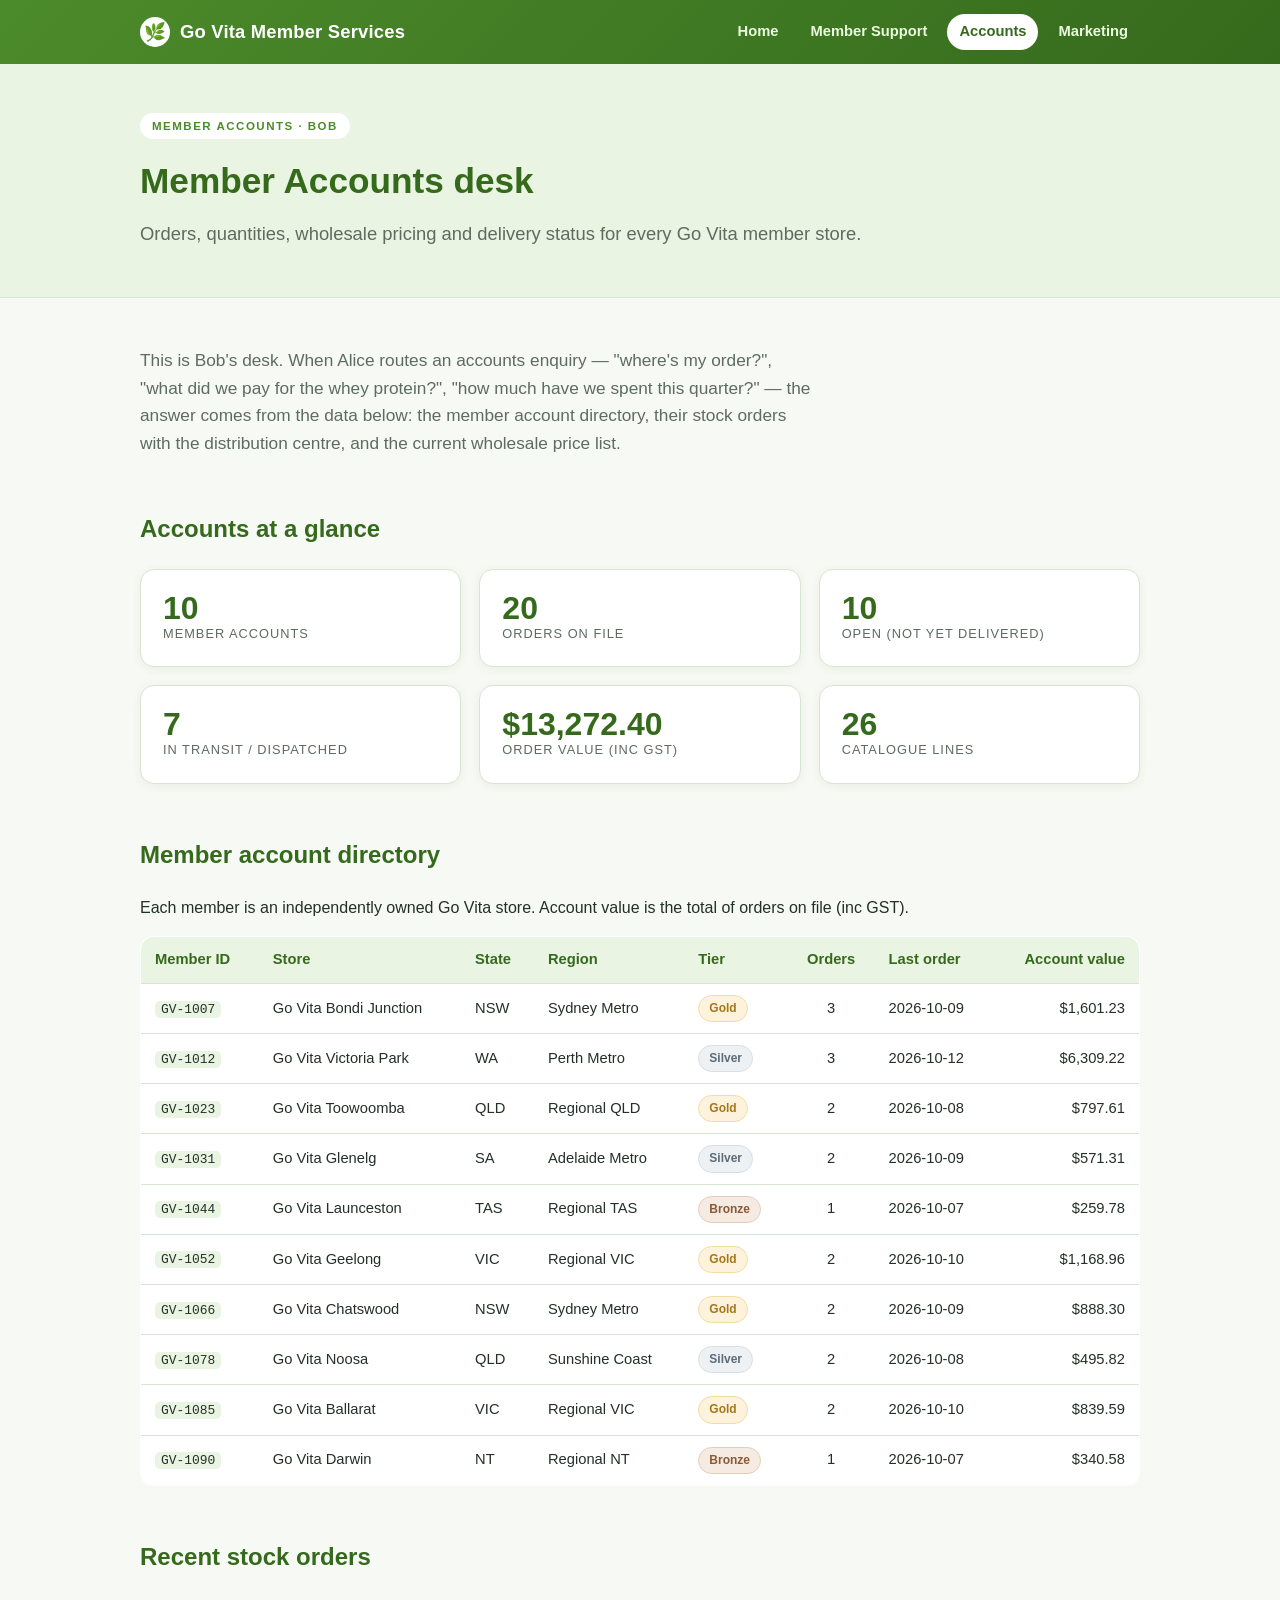
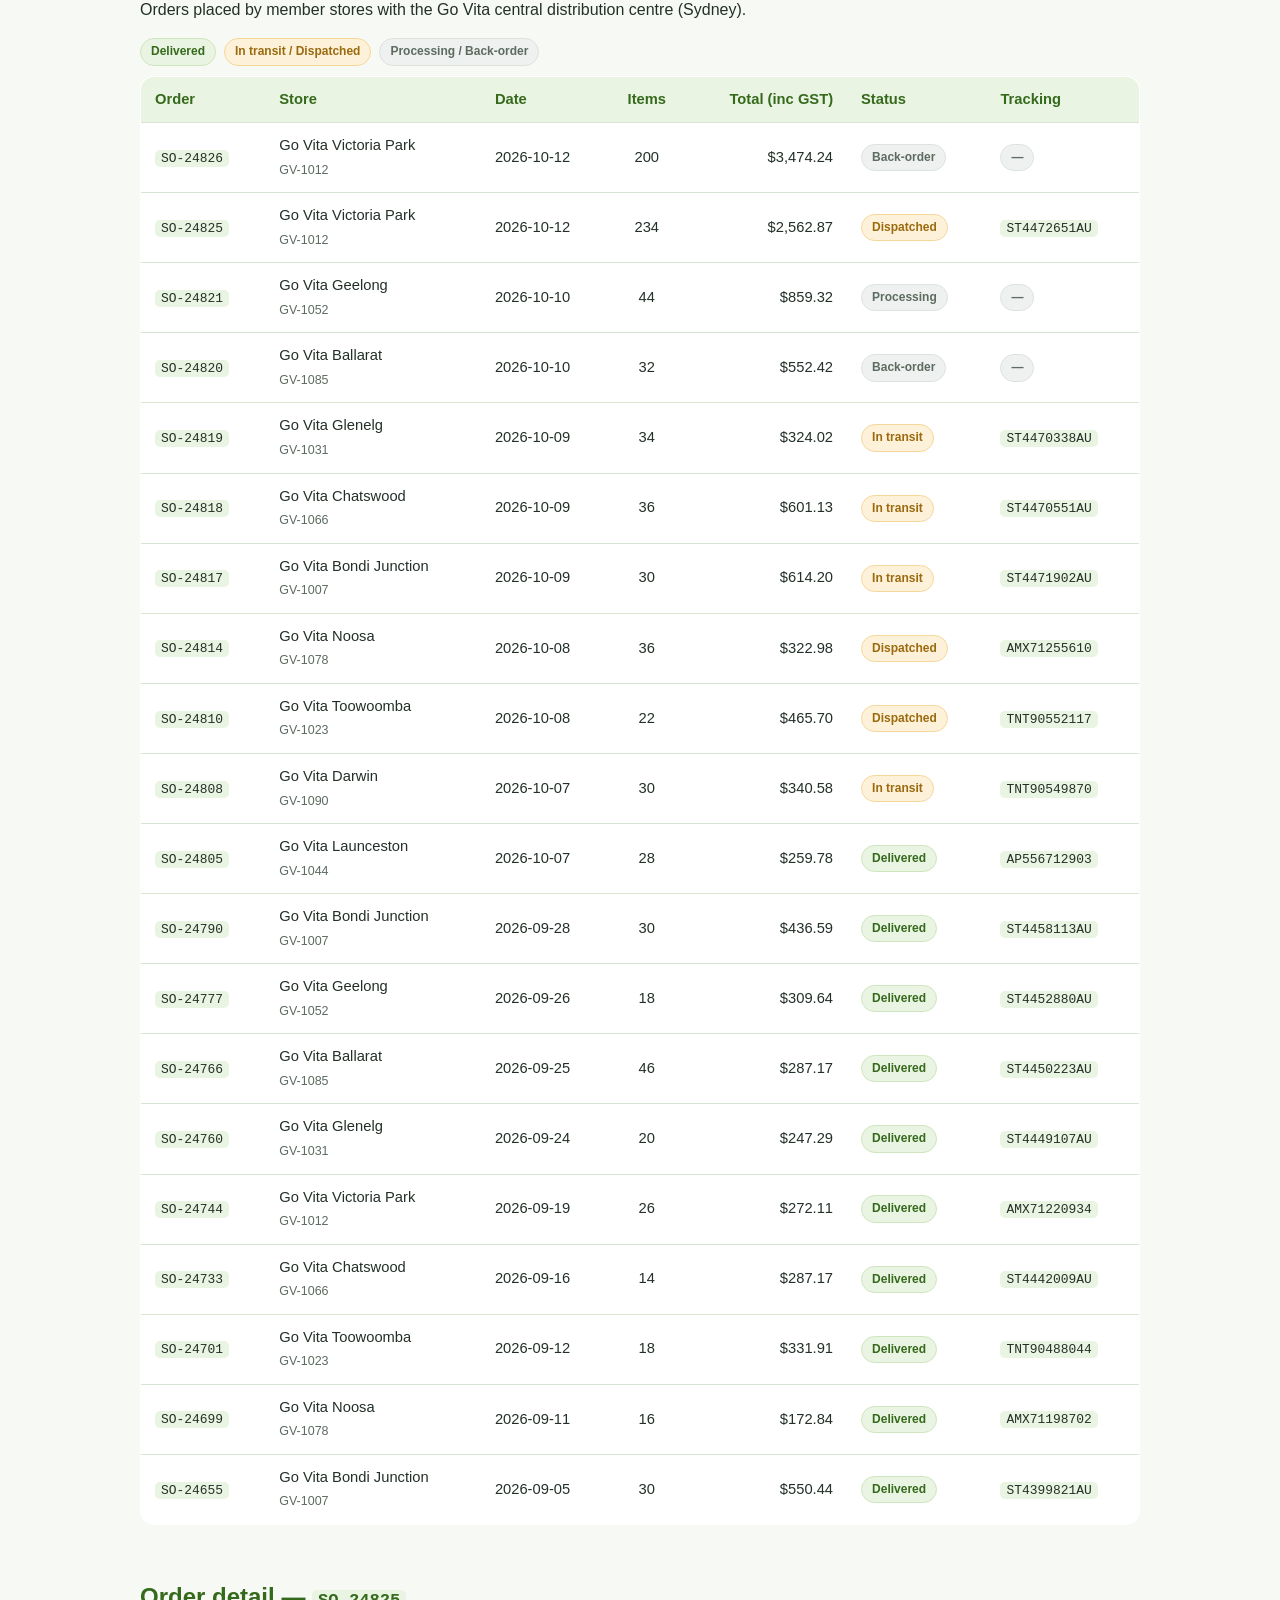
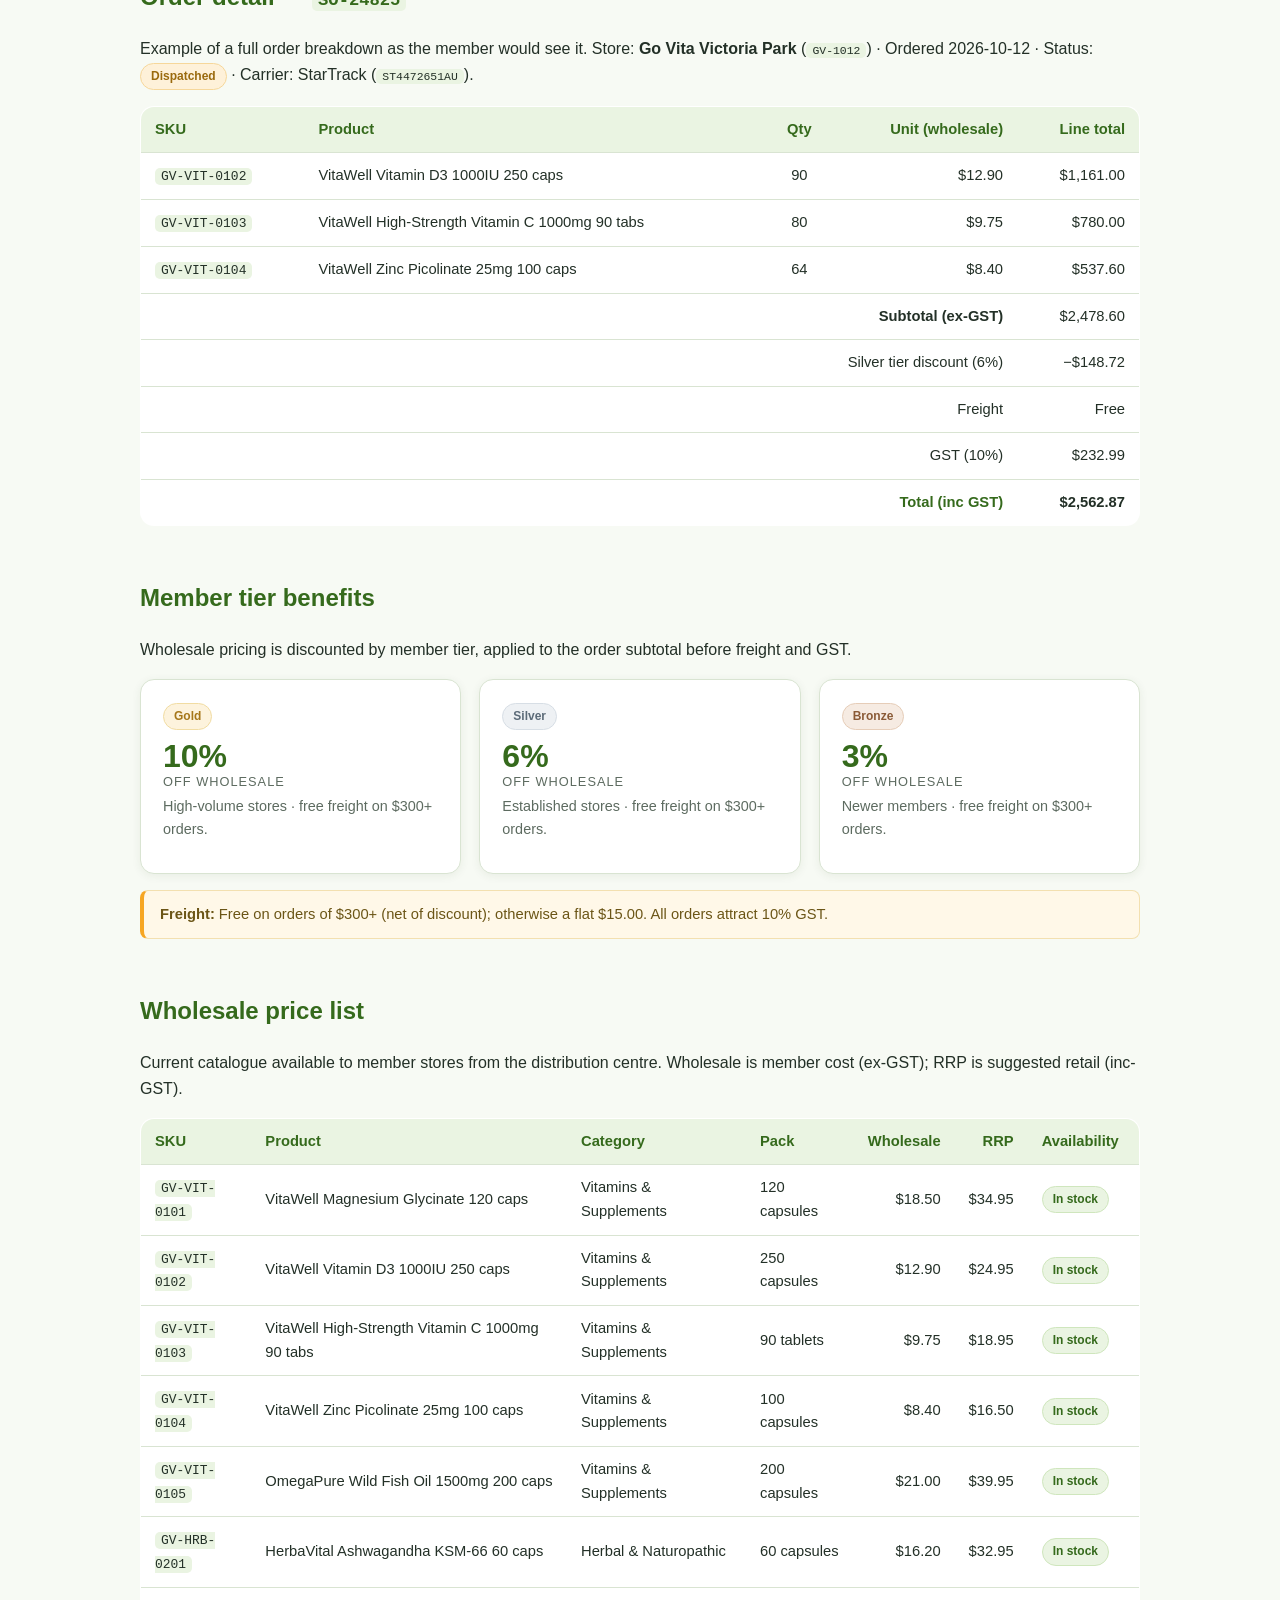
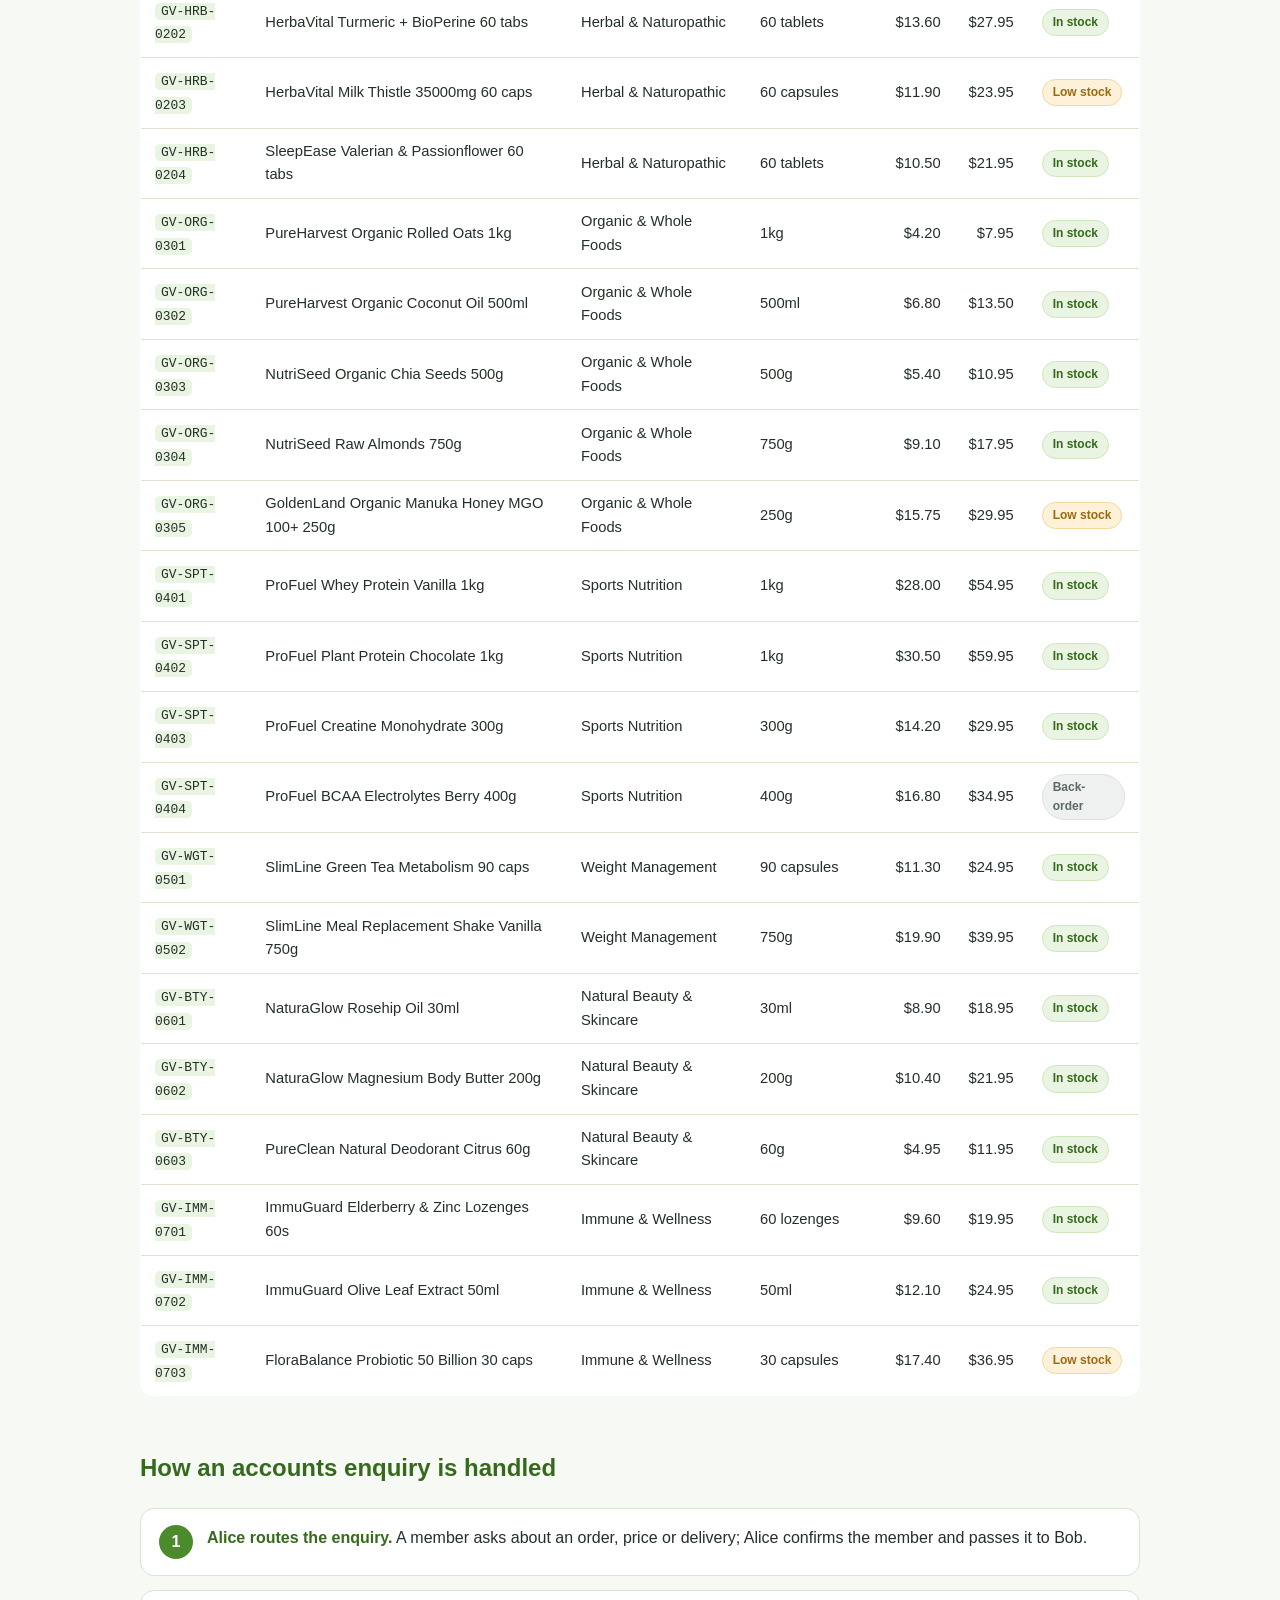
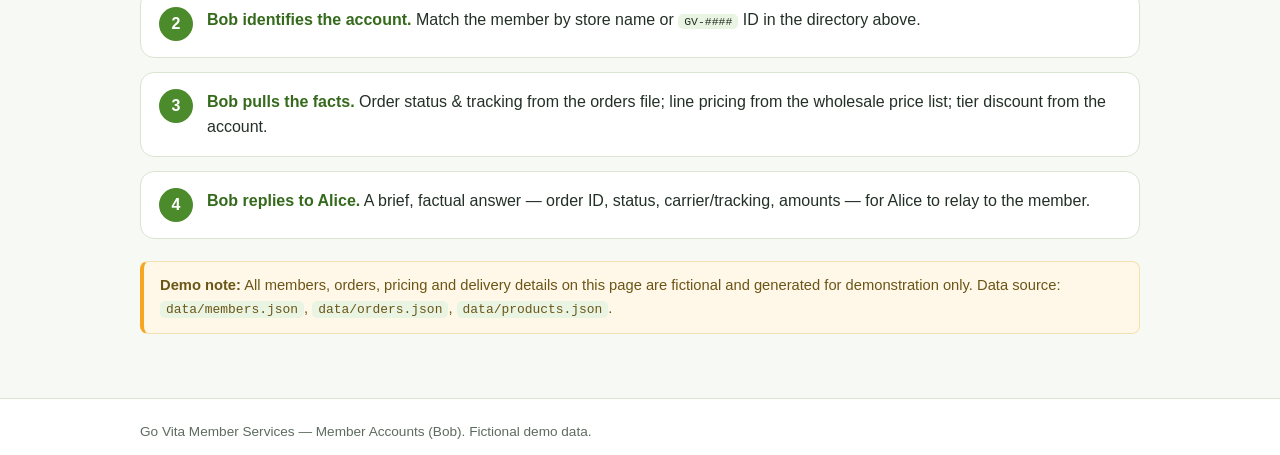
==== commit c75f2e05: "Demo: SO-24826 back-order is BCAA-only (20 ctn / 200 units) Per Alice's Step 5 correction: full back" ====
--- a/docs/accounts.html
+++ b/docs/accounts.html
@@ -39,7 +39,7 @@
       <div class="card"><div class="kpi">20</div><div class="kpi-label">Orders on file</div></div>
       <div class="card"><div class="kpi">10</div><div class="kpi-label">Open (not yet delivered)</div></div>
       <div class="card"><div class="kpi">7</div><div class="kpi-label">In transit / dispatched</div></div>
-      <div class="card"><div class="kpi">$10,397.88</div><div class="kpi-label">Order value (inc GST)</div></div>
+      <div class="card"><div class="kpi">$13,272.40</div><div class="kpi-label">Order value (inc GST)</div></div>
       <div class="card"><div class="kpi">26</div><div class="kpi-label">Catalogue lines</div></div>
     </div>
 
@@ -50,7 +50,7 @@
         <thead><tr><th>Member ID</th><th>Store</th><th>State</th><th>Region</th><th>Tier</th><th style="text-align:center">Orders</th><th>Last order</th><th style="text-align:right">Account value</th></tr></thead>
         <tbody>
         <tr><td><code class="inline">GV-1007</code></td><td>Go Vita Bondi Junction</td><td>NSW</td><td>Sydney Metro</td><td><span class="badge gold">Gold</span></td><td style="text-align:center">3</td><td>2026-10-09</td><td style="text-align:right">$1,601.23</td></tr>
-        <tr><td><code class="inline">GV-1012</code></td><td>Go Vita Victoria Park</td><td>WA</td><td>Perth Metro</td><td><span class="badge silver">Silver</span></td><td style="text-align:center">3</td><td>2026-10-12</td><td style="text-align:right">$3,434.70</td></tr>
+        <tr><td><code class="inline">GV-1012</code></td><td>Go Vita Victoria Park</td><td>WA</td><td>Perth Metro</td><td><span class="badge silver">Silver</span></td><td style="text-align:center">3</td><td>2026-10-12</td><td style="text-align:right">$6,309.22</td></tr>
         <tr><td><code class="inline">GV-1023</code></td><td>Go Vita Toowoomba</td><td>QLD</td><td>Regional QLD</td><td><span class="badge gold">Gold</span></td><td style="text-align:center">2</td><td>2026-10-08</td><td style="text-align:right">$797.61</td></tr>
         <tr><td><code class="inline">GV-1031</code></td><td>Go Vita Glenelg</td><td>SA</td><td>Adelaide Metro</td><td><span class="badge silver">Silver</span></td><td style="text-align:center">2</td><td>2026-10-09</td><td style="text-align:right">$571.31</td></tr>
         <tr><td><code class="inline">GV-1044</code></td><td>Go Vita Launceston</td><td>TAS</td><td>Regional TAS</td><td><span class="badge bronze">Bronze</span></td><td style="text-align:center">1</td><td>2026-10-07</td><td style="text-align:right">$259.78</td></tr>
@@ -74,7 +74,7 @@
       <table>
         <thead><tr><th>Order</th><th>Store</th><th>Date</th><th style="text-align:center">Items</th><th style="text-align:right">Total (inc GST)</th><th>Status</th><th>Tracking</th></tr></thead>
         <tbody>
-        <tr><td><code class="inline">SO-24826</code></td><td>Go Vita Victoria Park<br><span style="color:var(--muted);font-size:.85em">GV-1012</span></td><td>2026-10-12</td><td style="text-align:center">28</td><td style="text-align:right">$599.72</td><td><span class="badge grey">Back-order</span></td><td><span class="badge grey">—</span></td></tr>
+        <tr><td><code class="inline">SO-24826</code></td><td>Go Vita Victoria Park<br><span style="color:var(--muted);font-size:.85em">GV-1012</span></td><td>2026-10-12</td><td style="text-align:center">200</td><td style="text-align:right">$3,474.24</td><td><span class="badge grey">Back-order</span></td><td><span class="badge grey">—</span></td></tr>
         <tr><td><code class="inline">SO-24825</code></td><td>Go Vita Victoria Park<br><span style="color:var(--muted);font-size:.85em">GV-1012</span></td><td>2026-10-12</td><td style="text-align:center">234</td><td style="text-align:right">$2,562.87</td><td><span class="badge amber">Dispatched</span></td><td><code class="inline">ST4472651AU</code></td></tr>
         <tr><td><code class="inline">SO-24821</code></td><td>Go Vita Geelong<br><span style="color:var(--muted);font-size:.85em">GV-1052</span></td><td>2026-10-10</td><td style="text-align:center">44</td><td style="text-align:right">$859.32</td><td><span class="badge grey">Processing</span></td><td><span class="badge grey">—</span></td></tr>
         <tr><td><code class="inline">SO-24820</code></td><td>Go Vita Ballarat<br><span style="color:var(--muted);font-size:.85em">GV-1085</span></td><td>2026-10-10</td><td style="text-align:center">32</td><td style="text-align:right">$552.42</td><td><span class="badge grey">Back-order</span></td><td><span class="badge grey">—</span></td></tr>
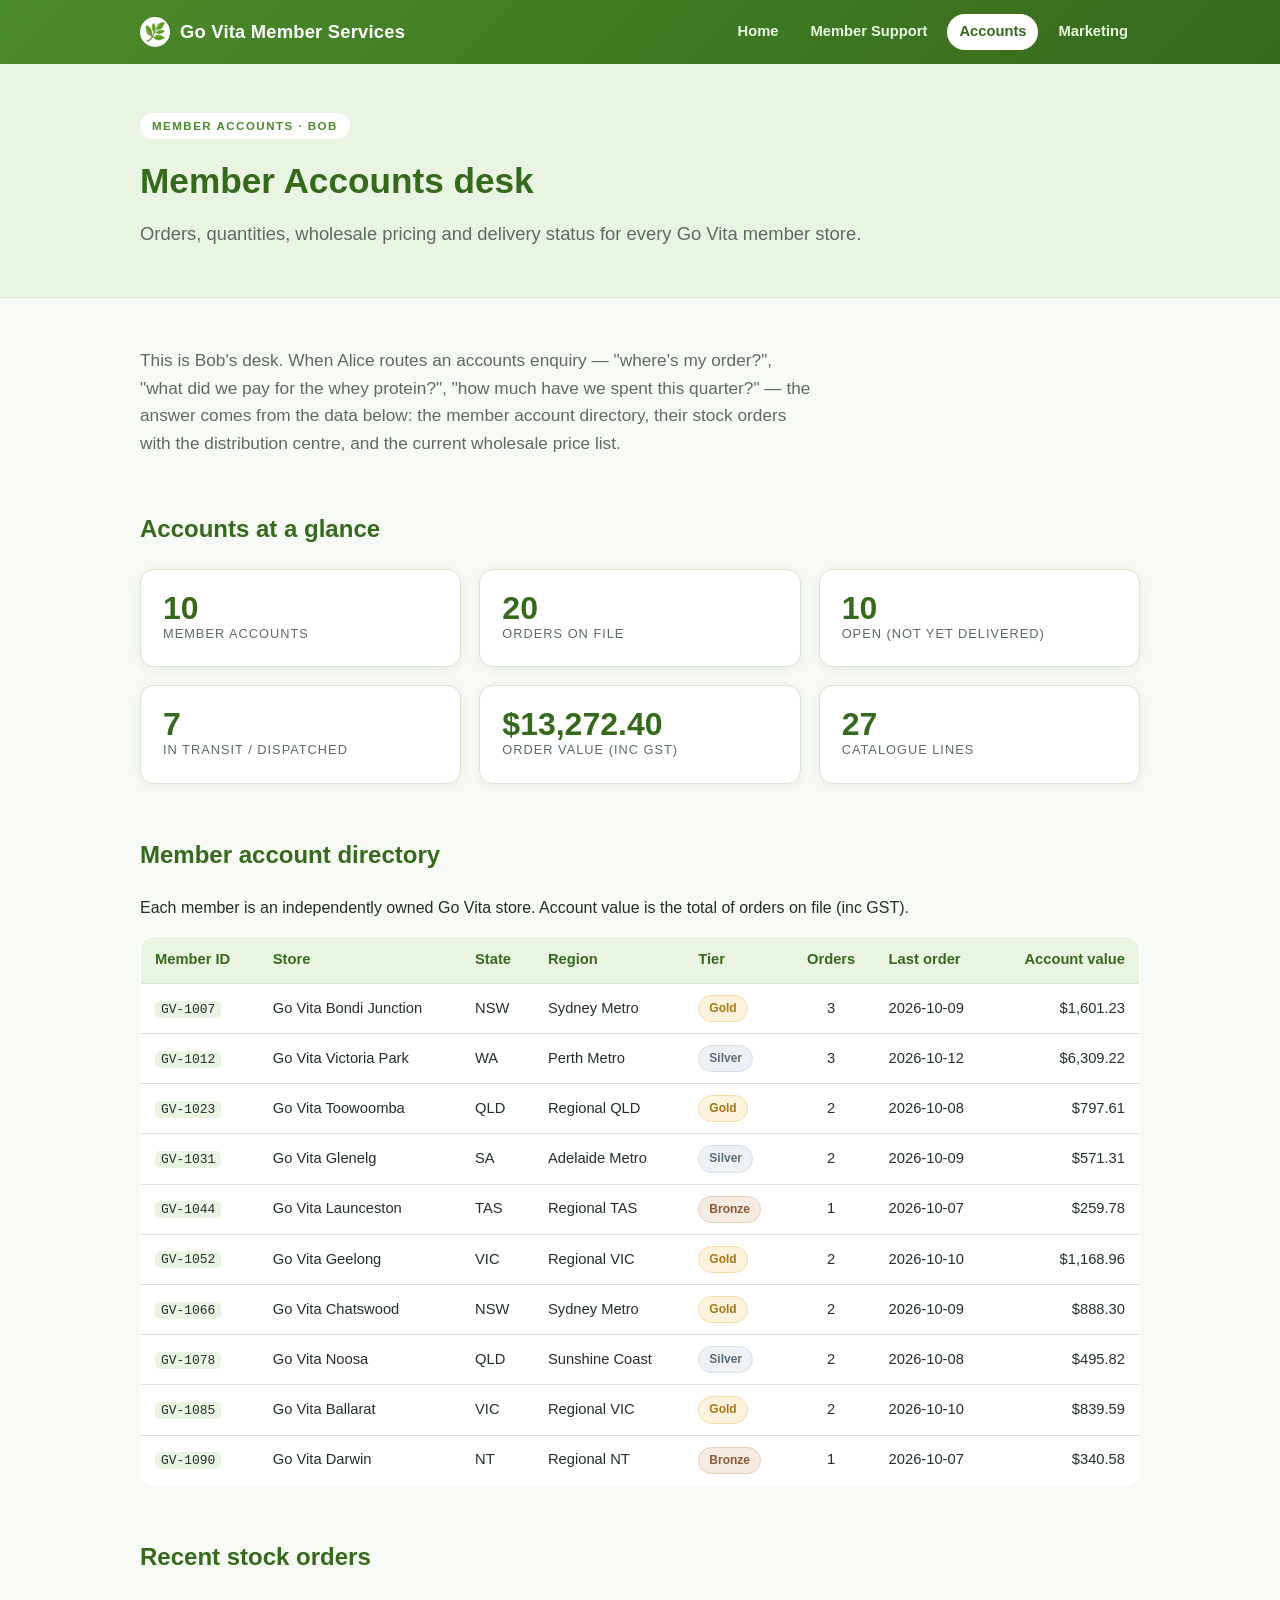
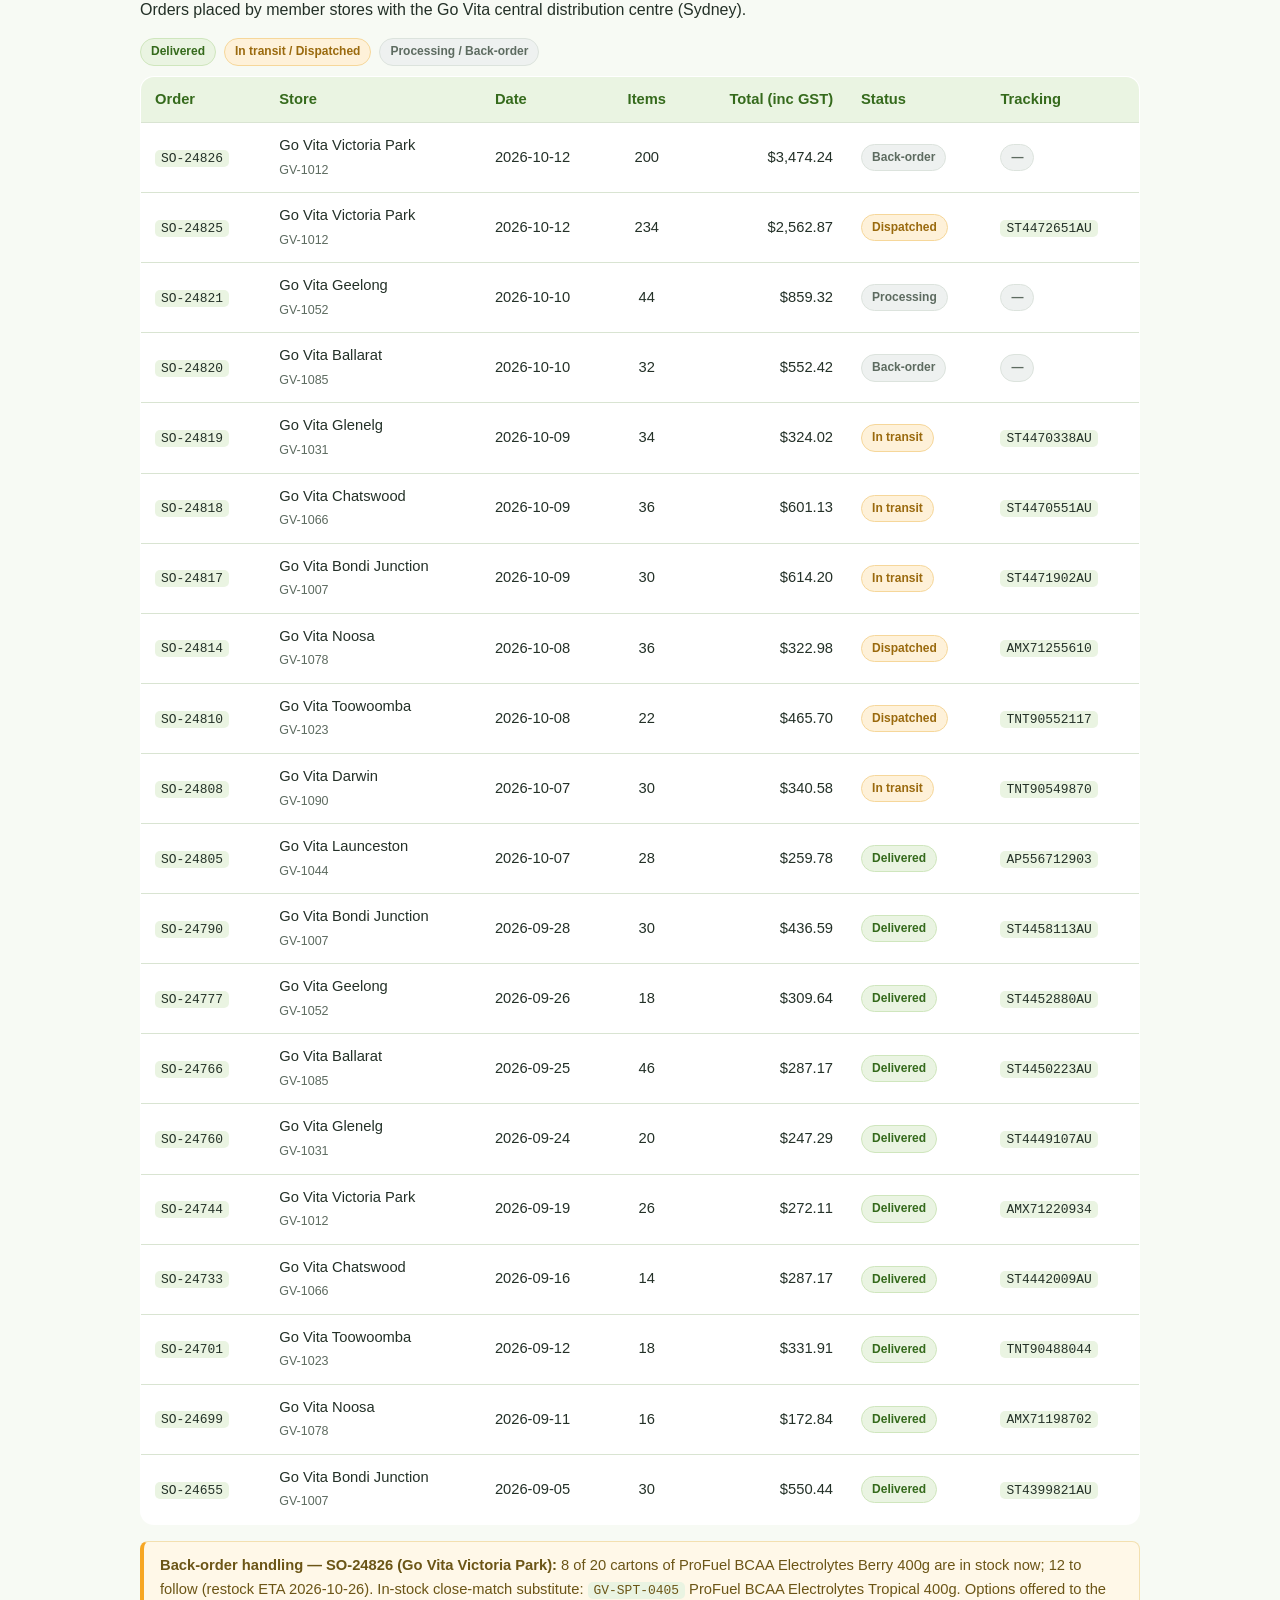
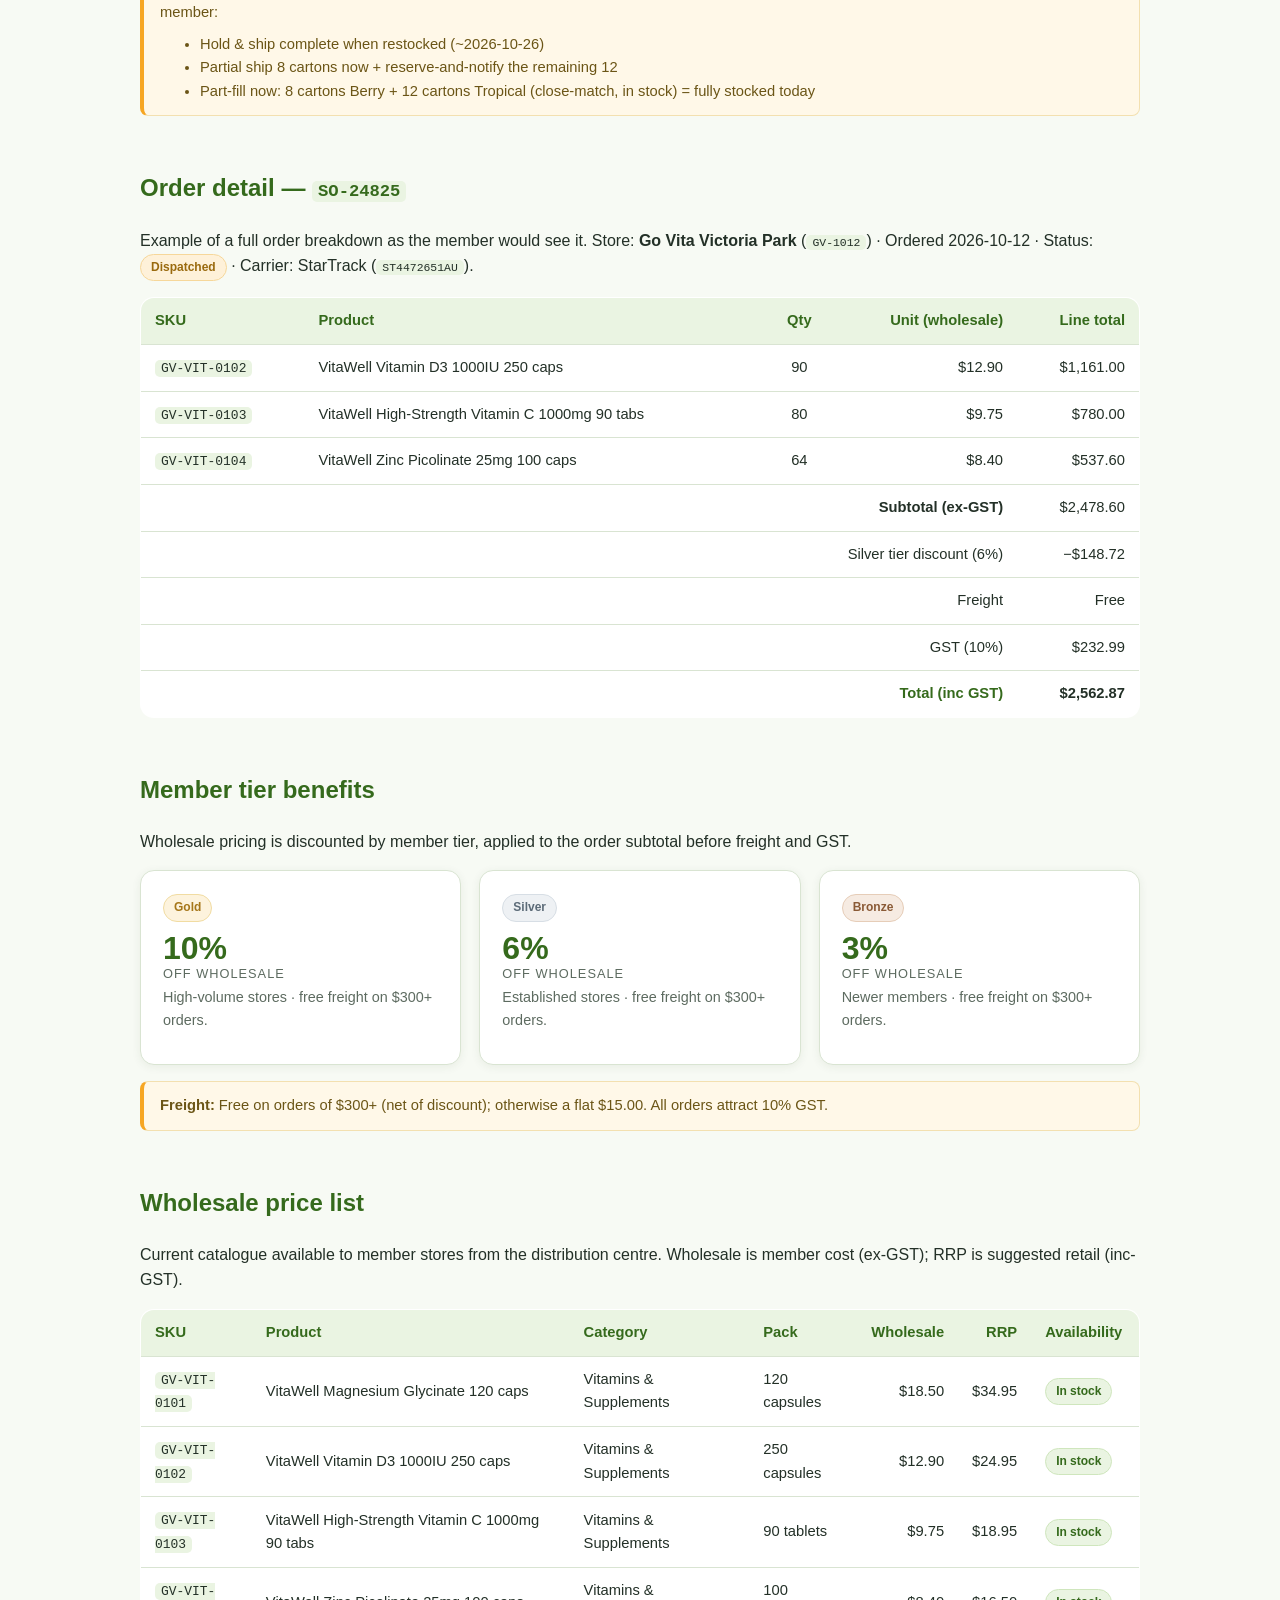
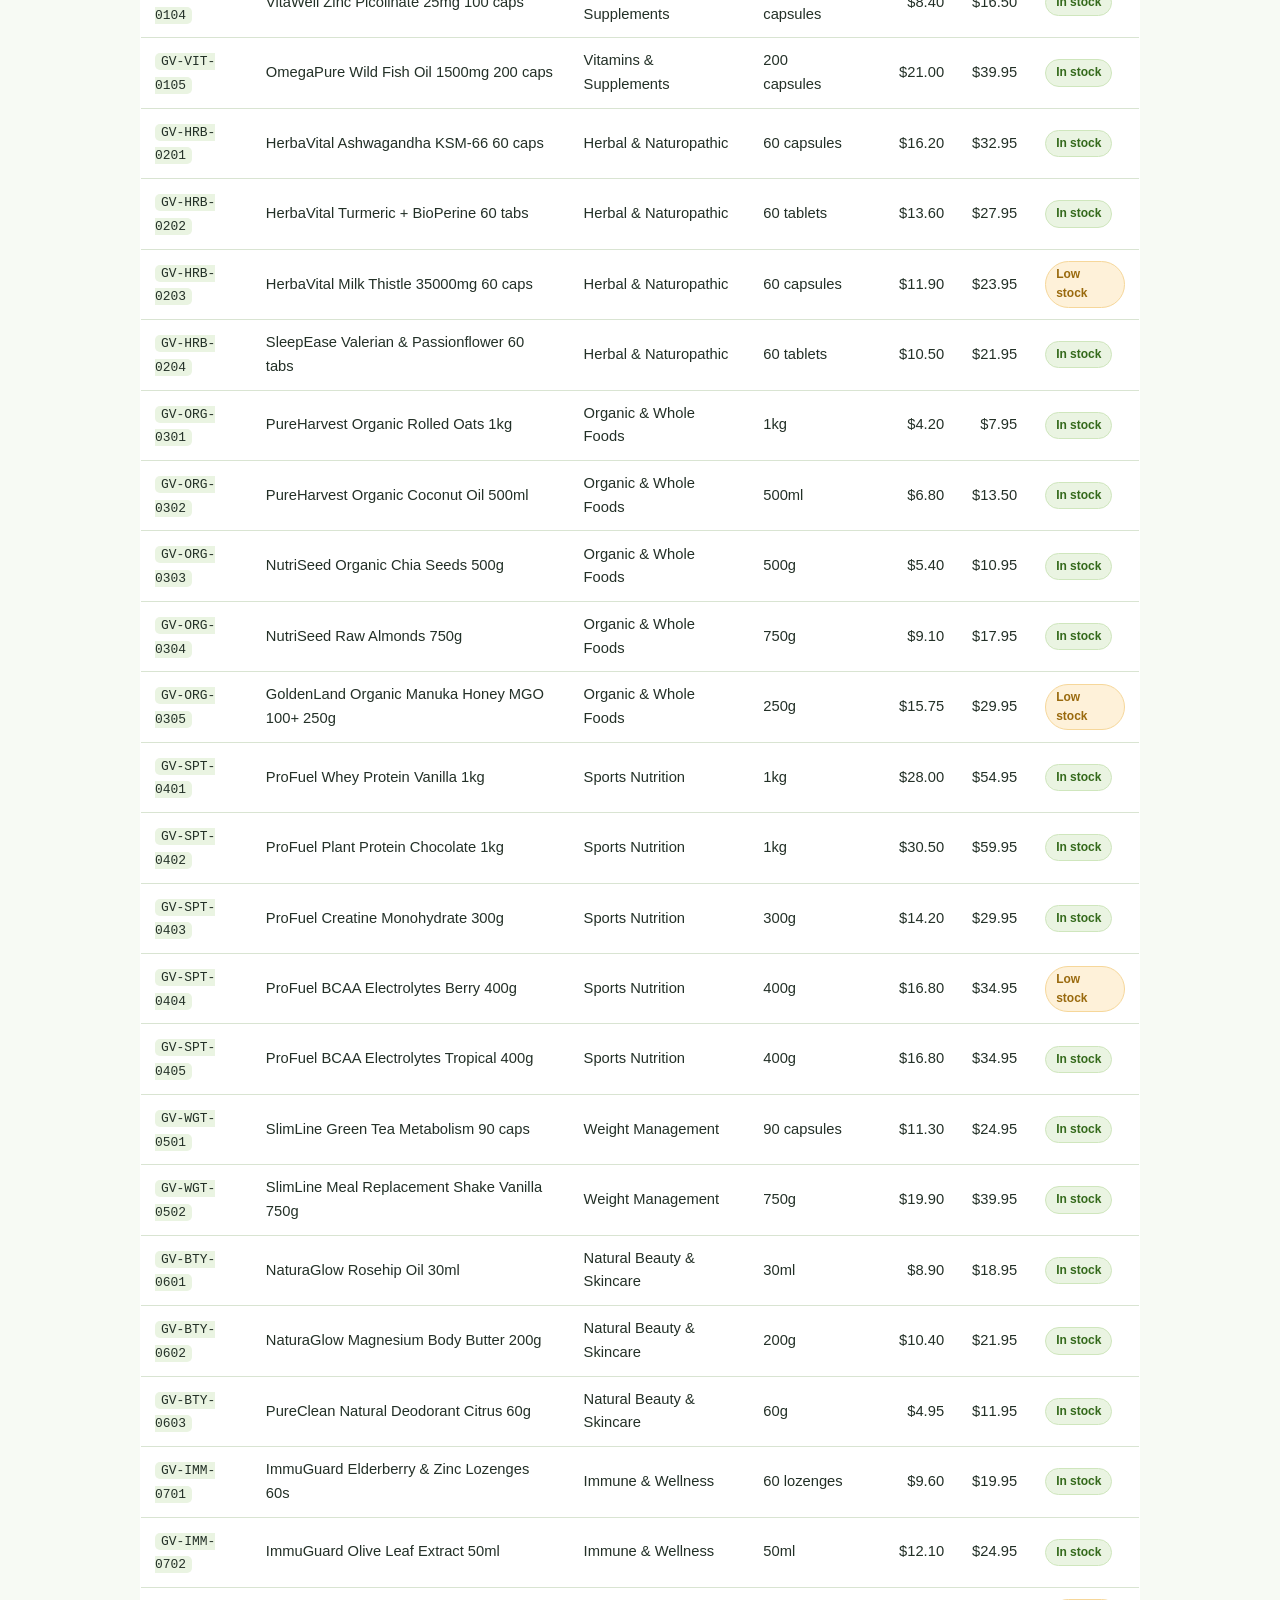
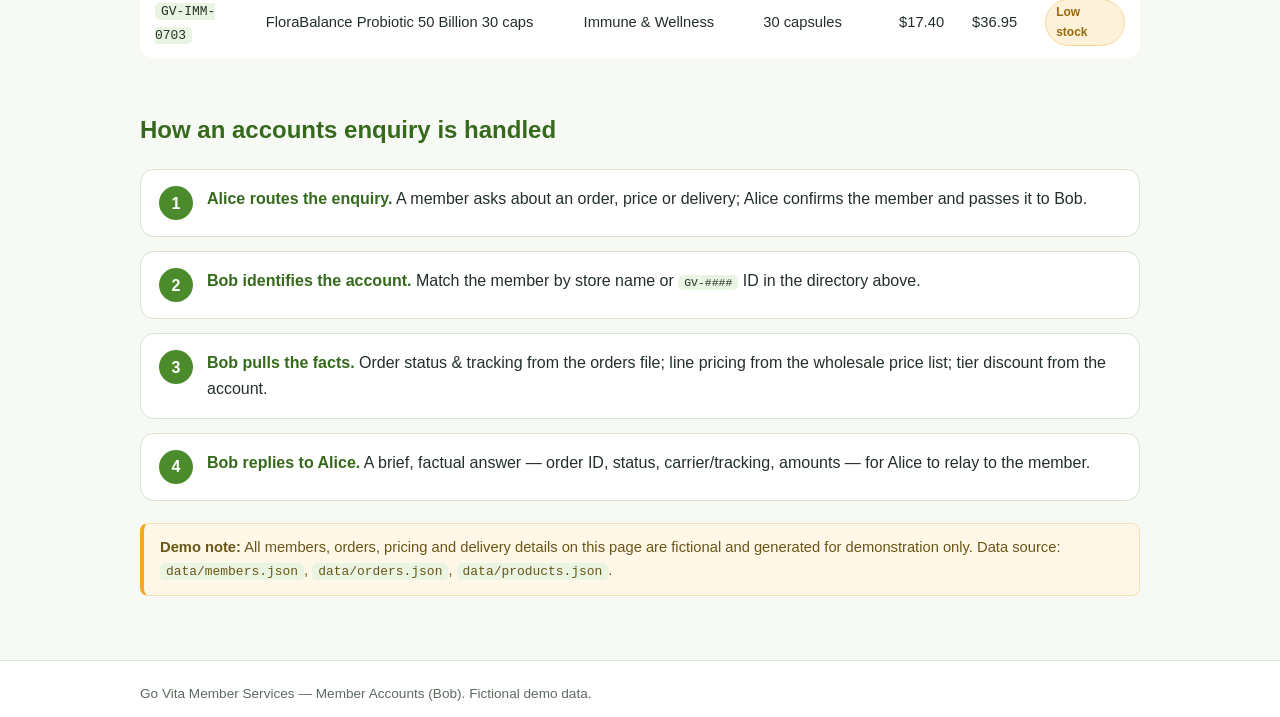
==== commit 97acd8ff: "Demo: 3-option back-order for SO-24826 + close-match substitute - Add in-stock close-match SKU GV-SP" ====
--- a/docs/accounts.html
+++ b/docs/accounts.html
@@ -40,7 +40,7 @@
       <div class="card"><div class="kpi">10</div><div class="kpi-label">Open (not yet delivered)</div></div>
       <div class="card"><div class="kpi">7</div><div class="kpi-label">In transit / dispatched</div></div>
       <div class="card"><div class="kpi">$13,272.40</div><div class="kpi-label">Order value (inc GST)</div></div>
-      <div class="card"><div class="kpi">26</div><div class="kpi-label">Catalogue lines</div></div>
+      <div class="card"><div class="kpi">27</div><div class="kpi-label">Catalogue lines</div></div>
     </div>
 
     <h2>Member account directory</h2>
@@ -97,6 +97,7 @@
         </tbody>
       </table>
     </div>
+    <div class="note" style="margin-top:16px"><strong>Back-order handling — SO-24826 (Go Vita Victoria Park):</strong> 8 of 20 cartons of ProFuel BCAA Electrolytes Berry 400g are in stock now; 12 to follow (restock ETA 2026-10-26). In-stock close-match substitute: <code class="inline">GV-SPT-0405</code> ProFuel BCAA Electrolytes Tropical 400g. Options offered to the member:<ul style="margin:8px 0 0"><li>Hold &amp; ship complete when restocked (~2026-10-26)</li><li>Partial ship 8 cartons now + reserve-and-notify the remaining 12</li><li>Part-fill now: 8 cartons Berry + 12 cartons Tropical (close-match, in stock) = fully stocked today</li></ul></div>
 
     <h2>Order detail — <code class="inline">SO-24825</code></h2>
     <p>Example of a full order breakdown as the member would see it. Store: <strong>Go Vita Victoria Park</strong>
@@ -147,7 +148,8 @@
         <tr><td><code class="inline">GV-SPT-0401</code></td><td>ProFuel Whey Protein Vanilla 1kg</td><td>Sports Nutrition</td><td>1kg</td><td style="text-align:right">$28.00</td><td style="text-align:right">$54.95</td><td><span class="badge green">In stock</span></td></tr>
         <tr><td><code class="inline">GV-SPT-0402</code></td><td>ProFuel Plant Protein Chocolate 1kg</td><td>Sports Nutrition</td><td>1kg</td><td style="text-align:right">$30.50</td><td style="text-align:right">$59.95</td><td><span class="badge green">In stock</span></td></tr>
         <tr><td><code class="inline">GV-SPT-0403</code></td><td>ProFuel Creatine Monohydrate 300g</td><td>Sports Nutrition</td><td>300g</td><td style="text-align:right">$14.20</td><td style="text-align:right">$29.95</td><td><span class="badge green">In stock</span></td></tr>
-        <tr><td><code class="inline">GV-SPT-0404</code></td><td>ProFuel BCAA Electrolytes Berry 400g</td><td>Sports Nutrition</td><td>400g</td><td style="text-align:right">$16.80</td><td style="text-align:right">$34.95</td><td><span class="badge grey">Back-order</span></td></tr>
+        <tr><td><code class="inline">GV-SPT-0404</code></td><td>ProFuel BCAA Electrolytes Berry 400g</td><td>Sports Nutrition</td><td>400g</td><td style="text-align:right">$16.80</td><td style="text-align:right">$34.95</td><td><span class="badge amber">Low stock</span></td></tr>
+        <tr><td><code class="inline">GV-SPT-0405</code></td><td>ProFuel BCAA Electrolytes Tropical 400g</td><td>Sports Nutrition</td><td>400g</td><td style="text-align:right">$16.80</td><td style="text-align:right">$34.95</td><td><span class="badge green">In stock</span></td></tr>
         <tr><td><code class="inline">GV-WGT-0501</code></td><td>SlimLine Green Tea Metabolism 90 caps</td><td>Weight Management</td><td>90 capsules</td><td style="text-align:right">$11.30</td><td style="text-align:right">$24.95</td><td><span class="badge green">In stock</span></td></tr>
         <tr><td><code class="inline">GV-WGT-0502</code></td><td>SlimLine Meal Replacement Shake Vanilla 750g</td><td>Weight Management</td><td>750g</td><td style="text-align:right">$19.90</td><td style="text-align:right">$39.95</td><td><span class="badge green">In stock</span></td></tr>
         <tr><td><code class="inline">GV-BTY-0601</code></td><td>NaturaGlow Rosehip Oil 30ml</td><td>Natural Beauty &amp; Skincare</td><td>30ml</td><td style="text-align:right">$8.90</td><td style="text-align:right">$18.95</td><td><span class="badge green">In stock</span></td></tr>
